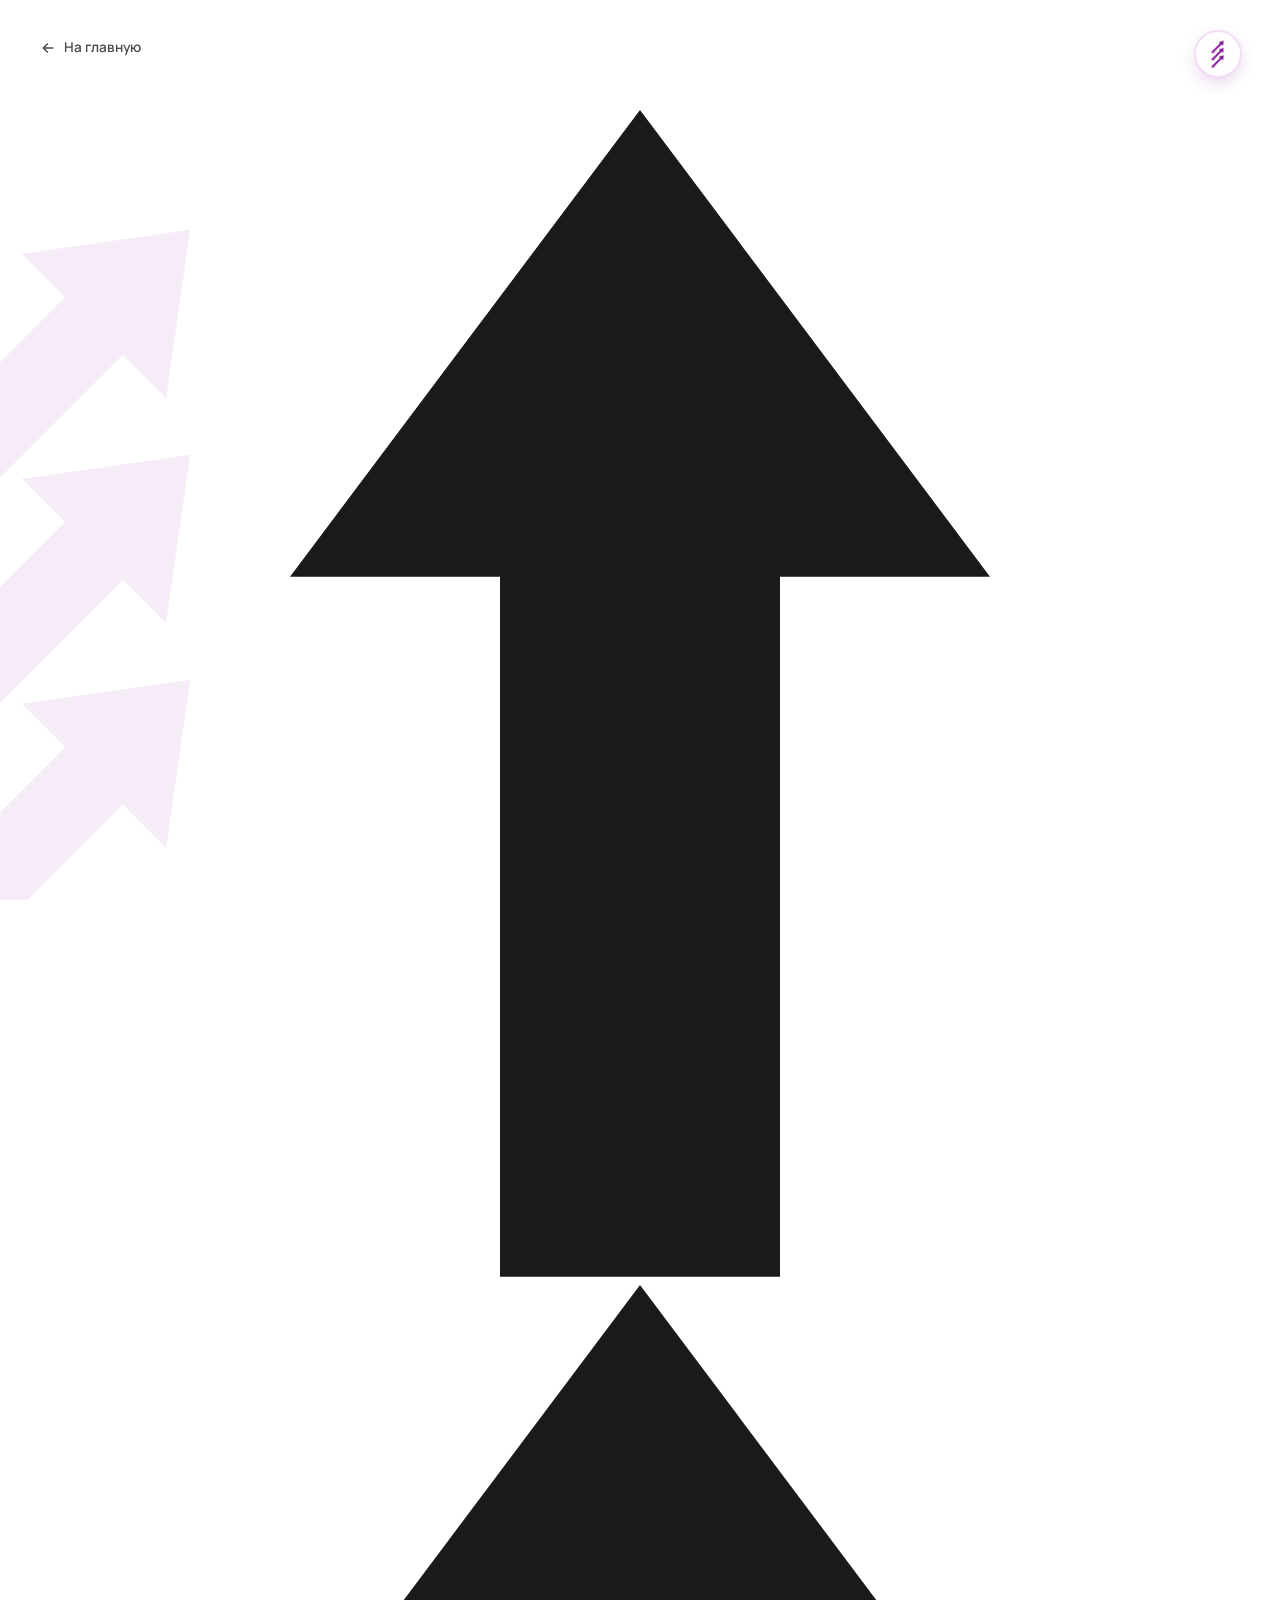
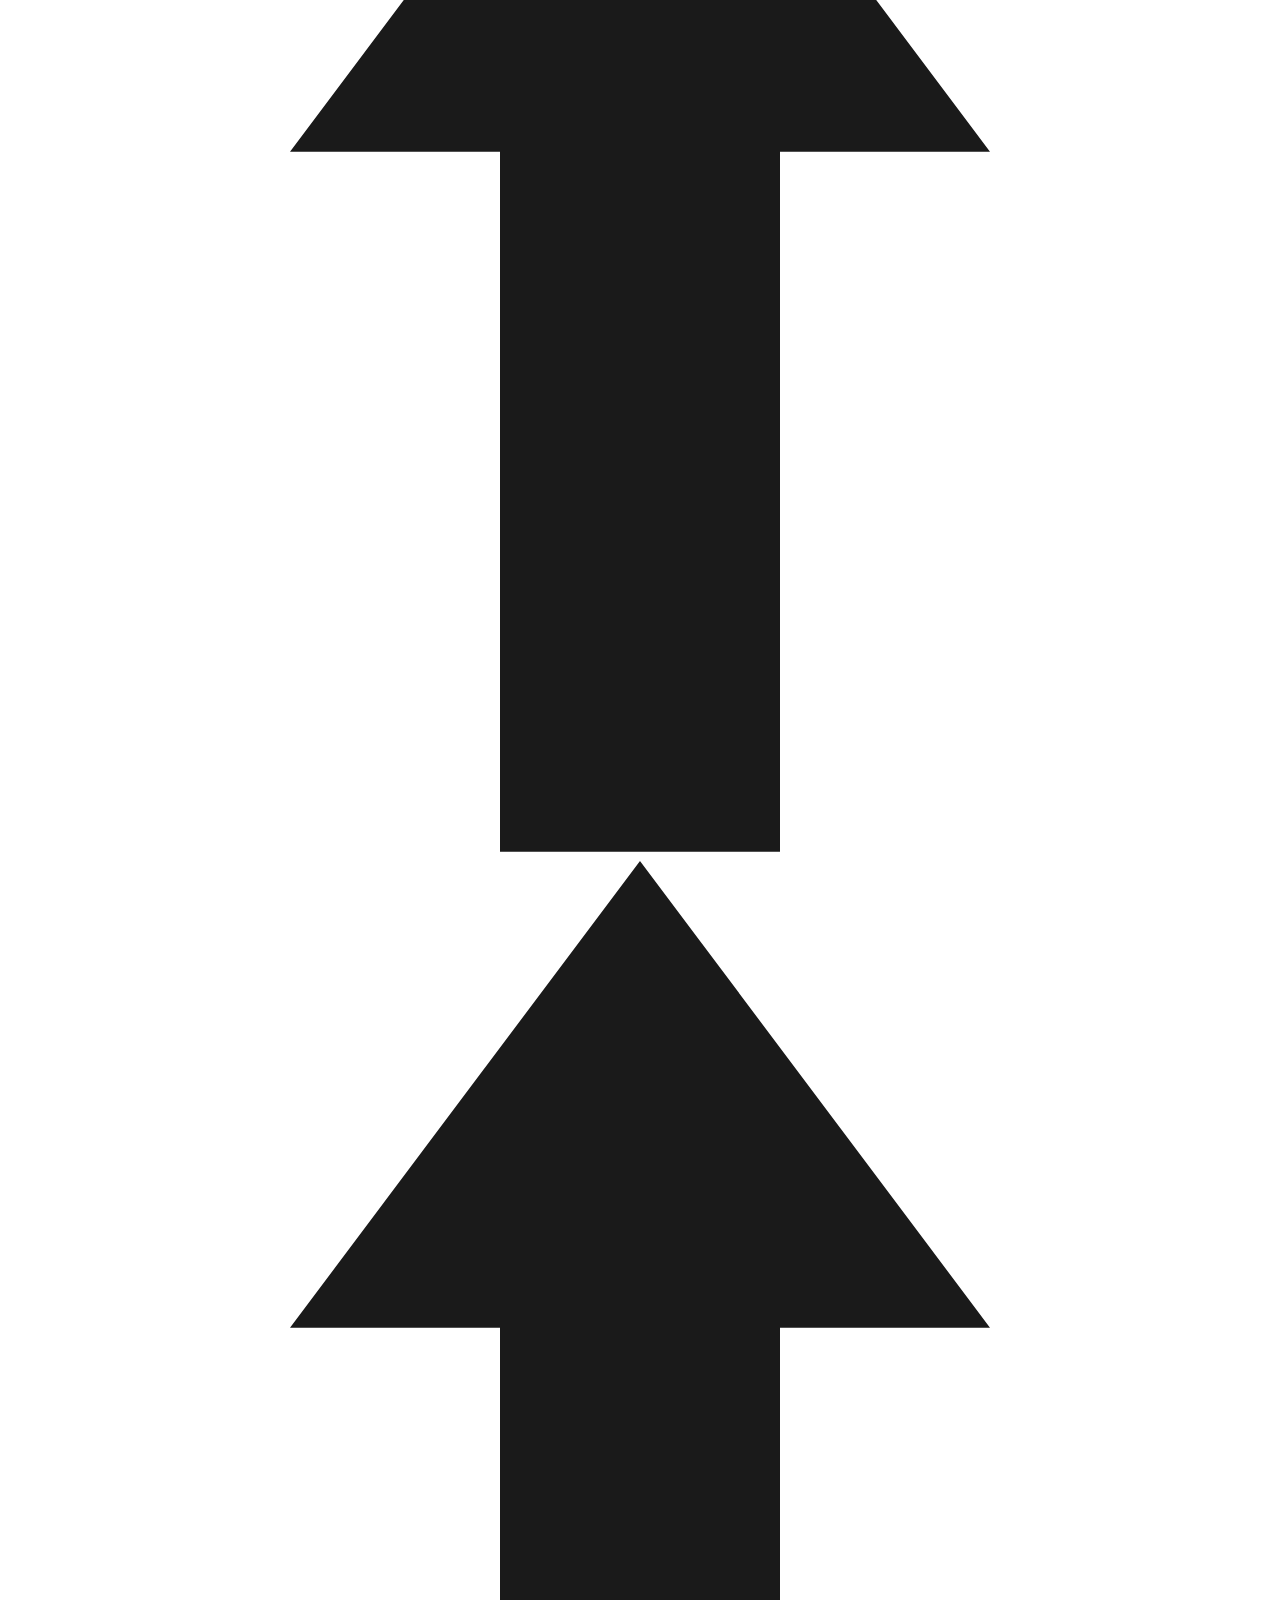
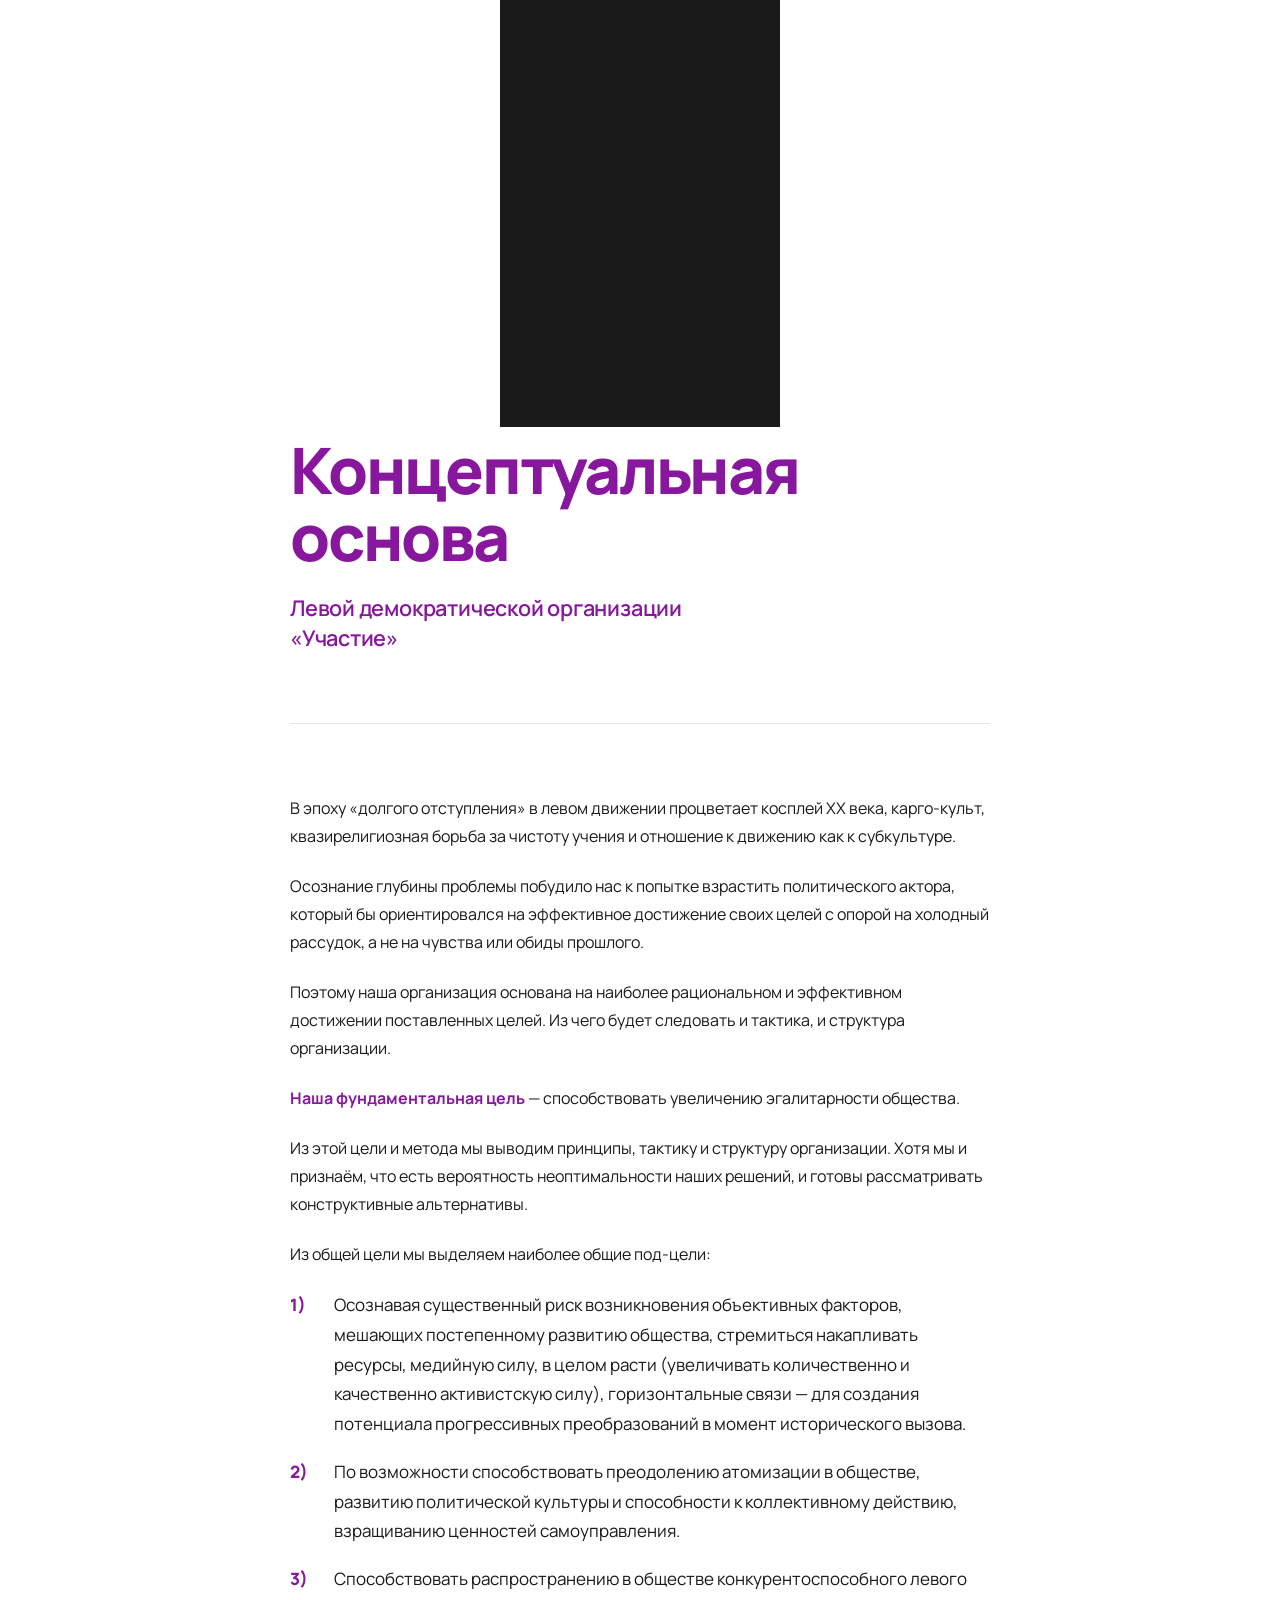
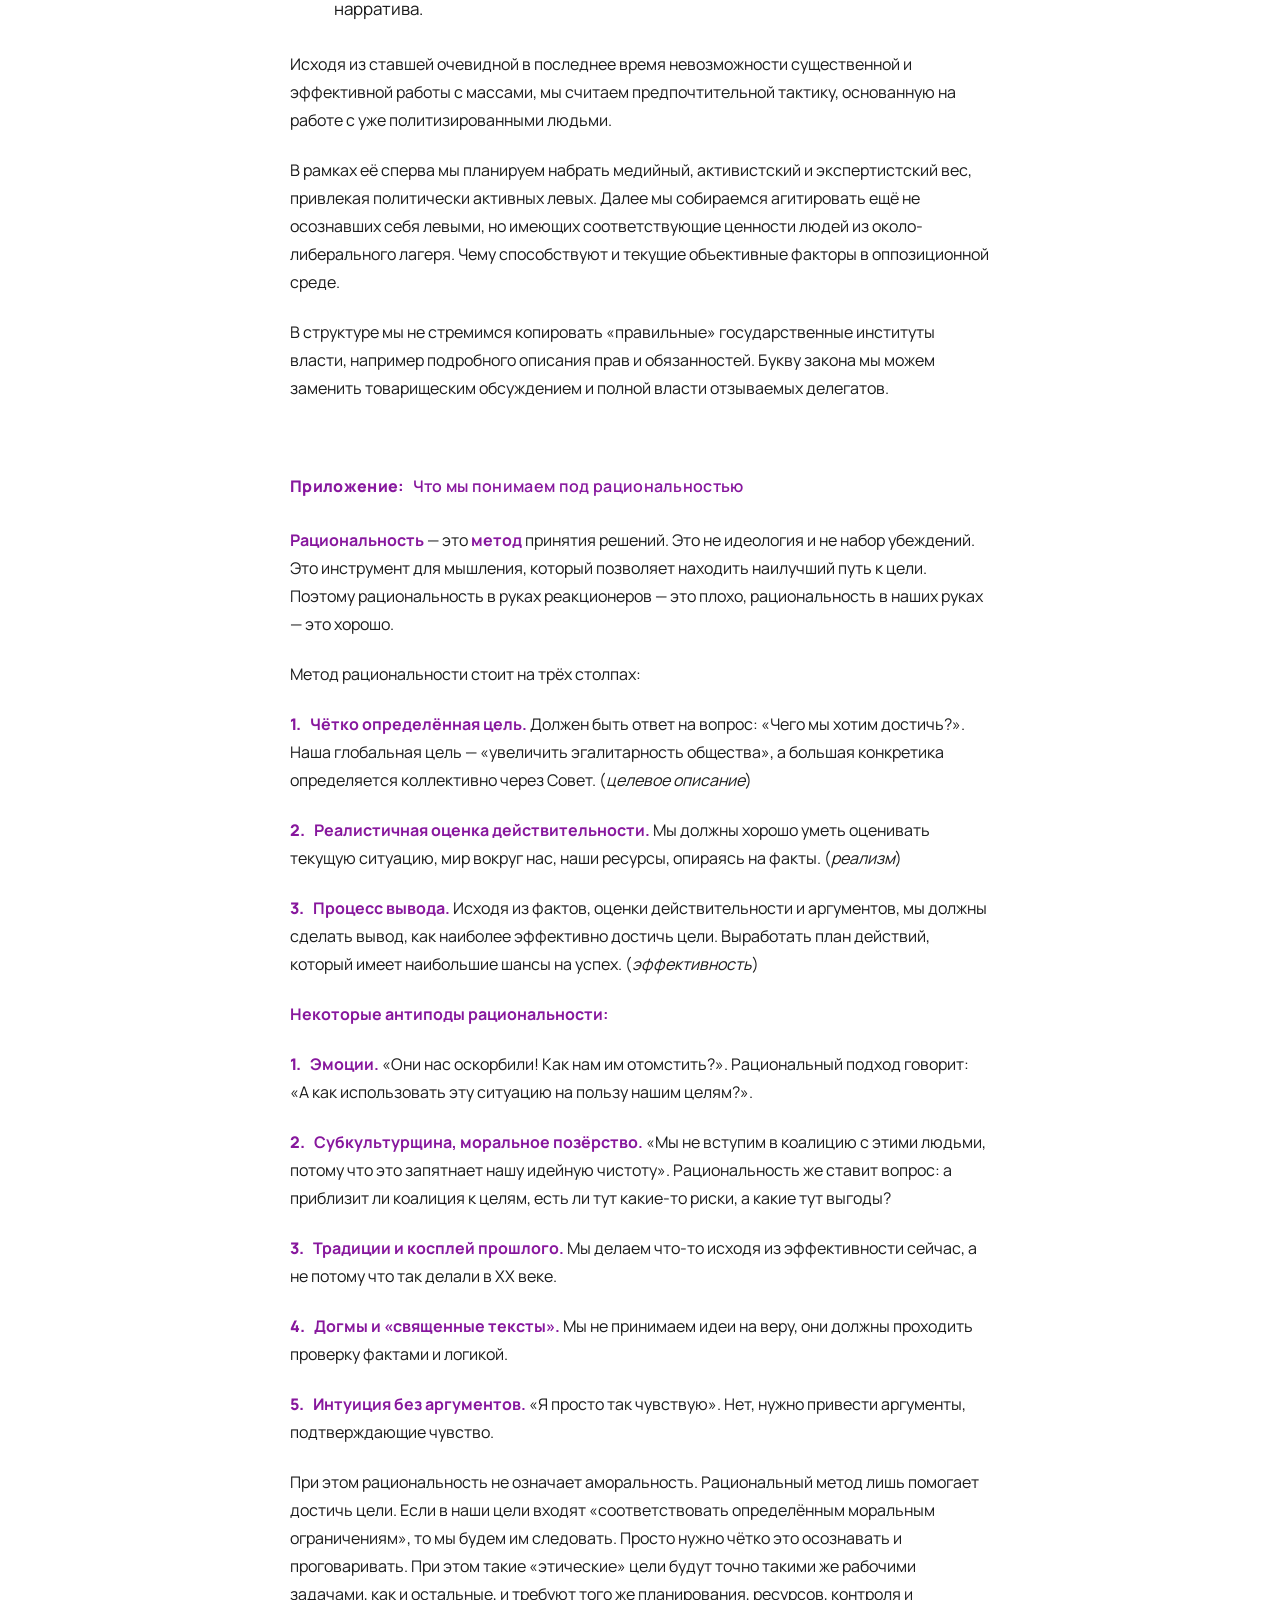
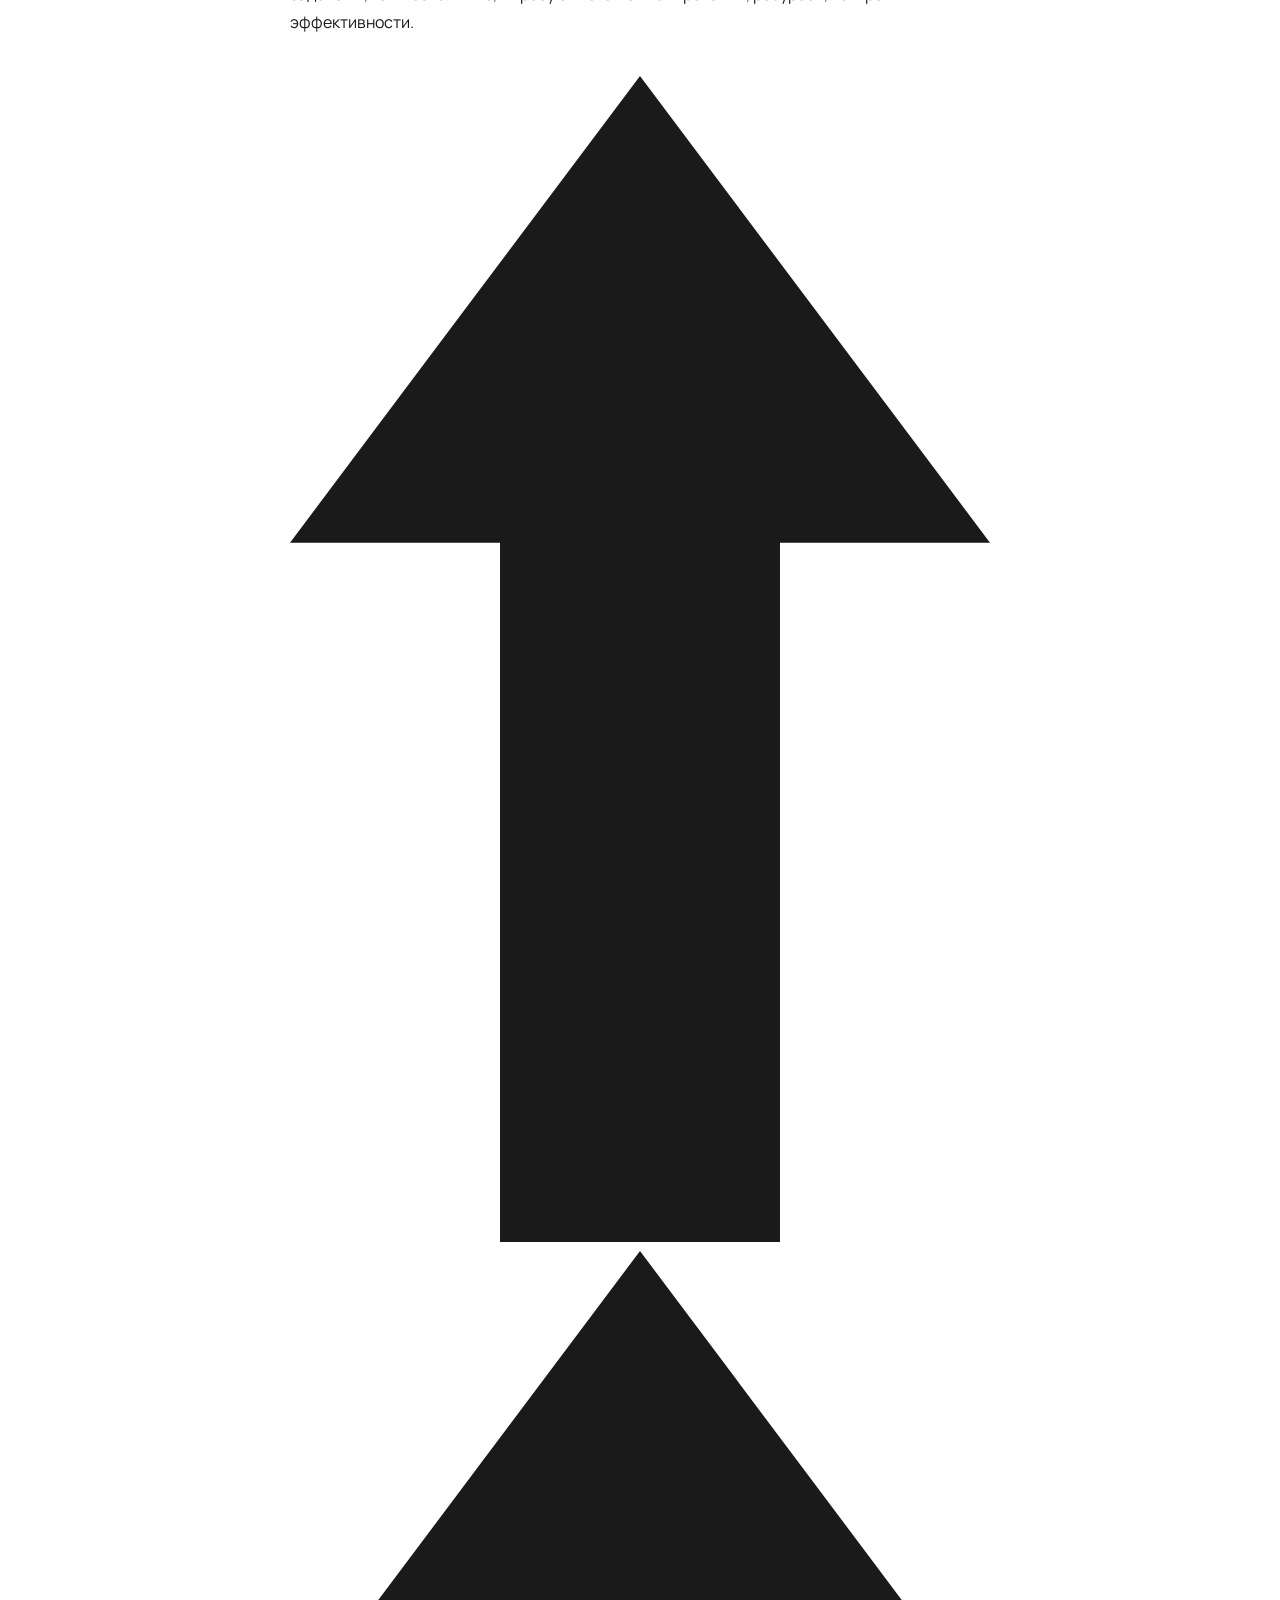
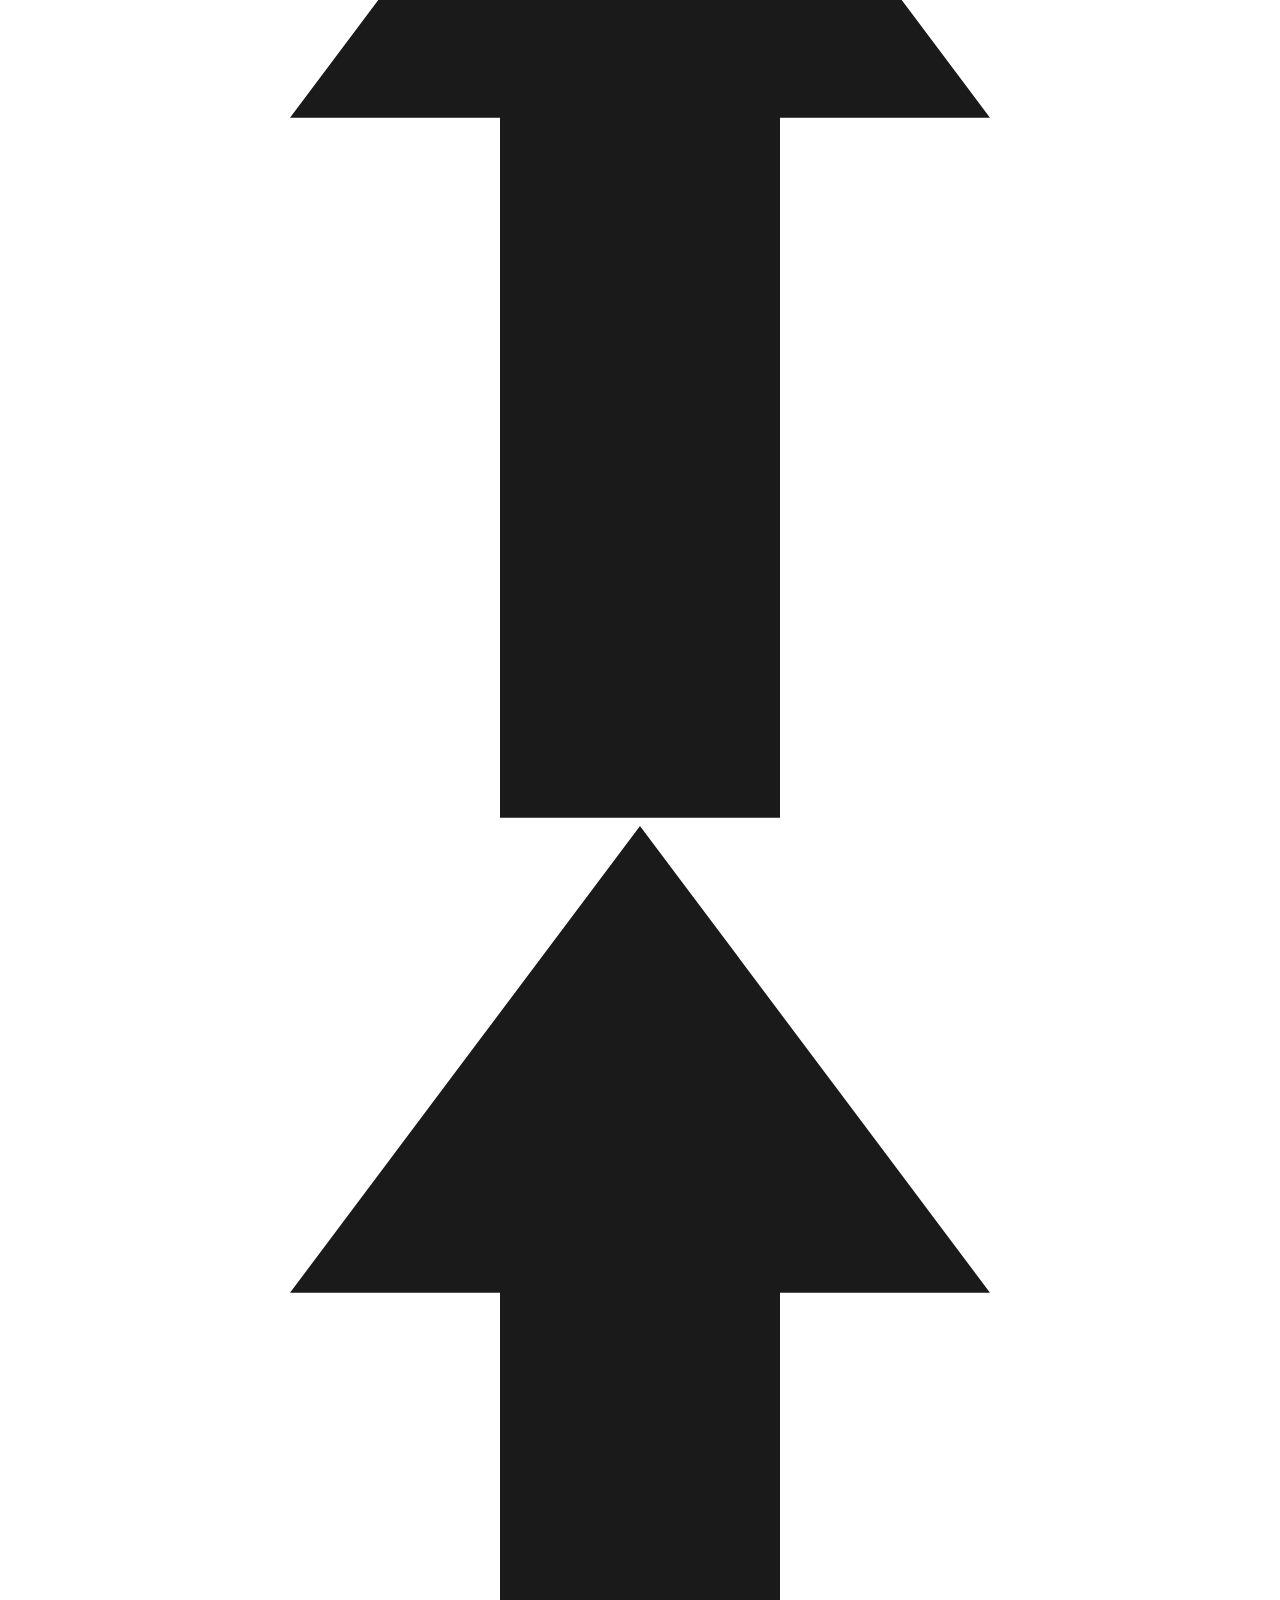
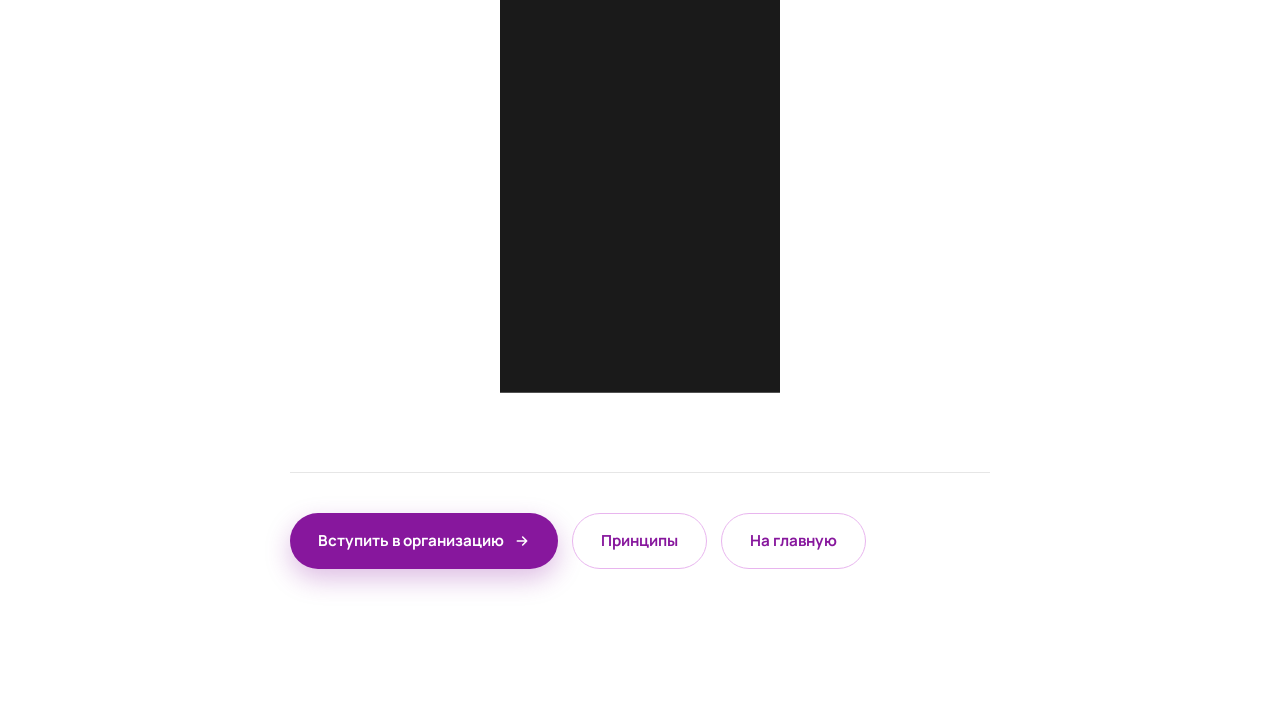
==== concept.html @ 1f8c71e1 "Update concept.html" ====
<!DOCTYPE html>
<html lang="ru">
<head>
<meta charset="UTF-8">
<meta name="viewport" content="width=device-width, initial-scale=1">
<link rel="icon" type="image/png" sizes="32x32" href="favicon-32x32.png">
<link rel="icon" type="image/png" sizes="16x16" href="favicon-16x16.png">
<link rel="apple-touch-icon" sizes="180x180" href="apple-touch-icon.png">
<title>Концептуальная основа — Левая демократическая организация «Участие»</title>
<meta name="description" content="Концептуальная основа Левой демократической организации «Участие».">
<link rel="preconnect" href="https://fonts.googleapis.com">
<link rel="preconnect" href="https://fonts.gstatic.com" crossorigin>
<link href="https://fonts.googleapis.com/css2?family=Manrope:wght@400;500;600;700;800&display=swap" rel="stylesheet">
<link rel="icon" type="image/png" href="favicon.png">
<style>
:root{
  --purple:#87179D;
  --purple-dark:#4F0F5D;
  --ink:#1a1a1a;
  --muted:#4a4a4a;
  --line:#e6e6e6;
}
*{margin:0;padding:0;box-sizing:border-box}
html{scroll-behavior:smooth}
body{
  font-family:'Manrope',-apple-system,system-ui,'Segoe UI',Roboto,sans-serif;
  color:var(--ink);
  background:#fff;
  line-height:1.75;
  font-size:17px;
  -webkit-font-smoothing:antialiased;
  overflow-x:hidden;
  position:relative;
}
a{text-decoration:none;color:inherit}

/* ---------- ФОНОВЫЕ СТРЕЛКИ (слева, столбиком) ---------- */
.bg-arrows{
  position:fixed;
  inset:0;
  pointer-events:none;
  z-index:0;
  overflow:hidden;
}
.bg-arrows svg{
  position:absolute;
  color:var(--purple);
  display:block;
}
.bg-arrows .bg-1{
  width:340px;height:340px;
  top:20%;left:-100px;
  transform:rotate(45deg);
  opacity:.08;
}
.bg-arrows .bg-2{
  width:340px;height:340px;
  top:45%;left:-100px;
  transform:rotate(45deg);
  opacity:.08;
}
.bg-arrows .bg-3{
  width:340px;height:340px;
  top:70%;left:-100px;
  transform:rotate(45deg);
  opacity:.08;
}

/* ---------- Верхняя навигация ---------- */
.top-back{
  position:absolute;
  top:36px;left:40px;
  display:inline-flex;align-items:center;gap:8px;
  font-size:.85rem;font-weight:600;
  color:var(--muted);
  transition:color .25s;
  z-index:5;
}
.top-back:hover{color:var(--purple)}
.top-back svg{width:16px;height:16px}
.top-logo{
  position:absolute;
  top:32px;right:40px;
  width:44px;height:44px;
  border-radius:50%;
  object-fit:cover;
  border:2px solid #fff;
  padding:2px;
  background:#fff;
  box-shadow:0 0 0 2px #F4DCF7, 0 6px 16px rgba(135,23,157,.20);
  z-index:5;
}

/* ---------- Документ ---------- */
.document{
  max-width:820px;
  margin:0 auto;
  padding:110px 60px 140px;
  position:relative;
  z-index:1;
}


/* ---------- Титул ---------- */
.title-block{
  position:relative;
  z-index:2;
  padding-bottom:70px;
  border-bottom:1px solid var(--line);
  margin-bottom:70px;
}
.title-block h1{
  font-size:clamp(2.4rem,6vw,4rem);
  line-height:1.05;
  letter-spacing:-.035em;
  font-weight:800;
  color:var(--purple);
  margin-bottom:22px;
}
.title-block .subtitle{
  font-size:clamp(1.1rem,2vw,1.35rem);
  font-weight:600;
  color:var(--purple);
  letter-spacing:-.01em;
  line-height:1.4;
  max-width:30ch;
}
.title-block .arrows-mid{
  position:absolute;
  bottom:-22px;
  left:0;
  display:flex;
  flex-direction:row;
  gap:8px;
}
.title-block .arrows-mid .arrow{
  width:30px;height:30px;
}

/* ---------- Секции ---------- */
.section-label{
  display:block;
  font-size:1rem;
  font-weight:800;
  color:var(--purple);
  letter-spacing:.02em;
  margin-bottom:26px;
}
.section-label span{
  color:var(--purple);
  font-weight:600;
  margin-left:8px;
}

.principles{
  margin-bottom:70px;
}
.principles:last-of-type{margin-bottom:40px}

.principles p{
  margin-bottom:22px;
  color:var(--ink);
  font-size:1rem;
  line-height:1.75;
}
.principles p .num{
  color:var(--purple);
  font-weight:800;
  margin-right:6px;
}
.principles p .name{
  font-weight:700;
  color:var(--purple);
}
.principles p strong{
  color:var(--purple);
  font-weight:700;
}

/* Список под-целей */
.subgoals{
  list-style:none;
  margin:10px 0 26px 0;
  display:flex;
  flex-direction:column;
  gap:18px;
}
.subgoals li{
  display:flex;
  gap:16px;
  align-items:flex-start;
}
.subgoals .num{
  color:var(--purple);
  font-weight:800;
  min-width:28px;
  flex:none;
}


/* ---------- Кнопки ---------- */
.actions{
  margin-top:70px;
  padding-top:40px;
  border-top:1px solid var(--line);
  display:flex;
  gap:14px;
  flex-wrap:wrap;
}
.btn{
  display:inline-flex;align-items:center;justify-content:center;gap:10px;
  padding:14px 28px;border-radius:100px;border:none;cursor:pointer;
  font-weight:700;font-size:.95rem;
  transition:transform .25s cubic-bezier(.22,.8,.3,1),
             box-shadow .25s cubic-bezier(.22,.8,.3,1),
             background .25s,color .25s;
}
.btn-primary{
  background:var(--purple);color:#fff;
  box-shadow:0 10px 26px rgba(135,23,157,.28);
}
.btn-primary:hover{
  background:var(--purple-dark);
  transform:translateY(-2px);
  box-shadow:0 16px 34px rgba(135,23,157,.36);
}
.btn-outline{
  background:#fff;color:var(--purple);
  border:1.5px solid #E8B5EE;
}
.btn-outline:hover{
  background:#FAF0FC;
  border-color:#D47DE0;
  transform:translateY(-2px);
}

/* ---------- Мобильные ---------- */
@media (max-width:760px){
  .document{padding:110px 28px 100px}
  .top-back{top:26px;left:20px;font-size:.78rem}
  .top-logo{top:22px;right:20px;width:38px;height:38px}
  .arrows-top{top:130px;right:20px}
  .arrows-top .arrow{width:34px;height:34px}
  .title-block{padding-bottom:56px;margin-bottom:56px}
  .title-block .subtitle{max-width:none}
  .principles{margin-bottom:56px}
  .principles p{font-size:.96rem}
  .actions .btn{width:100%}

  .bg-arrows .bg-1{width:220px;height:220px;top:22%;left:-70px}
  .bg-arrows .bg-2{width:220px;height:220px;top:46%;left:-70px}
  .bg-arrows .bg-3{width:220px;height:220px;top:70%;left:-70px}
}
@media (max-width:480px){
  .arrows-top{display:none}
  .document{padding-top:100px}

  .bg-arrows .bg-1{width:160px;height:160px;left:-50px}
  .bg-arrows .bg-2{width:160px;height:160px;left:-50px}
  .bg-arrows .bg-3{width:160px;height:160px;left:-50px}
}
</style>
</head>
<body>

<!-- ============ ФОН: ТРИ СТРЕЛКИ СЛЕВА ============ -->
<div class="bg-arrows" aria-hidden="true">
  <svg class="bg-1" viewBox="0 0 60 100" fill="currentColor">
    <path d="M30 0 L60 40 L42 40 L42 100 L18 100 L18 40 L0 40 Z"/>
  </svg>
  <svg class="bg-2" viewBox="0 0 60 100" fill="currentColor">
    <path d="M30 0 L60 40 L42 40 L42 100 L18 100 L18 40 L0 40 Z"/>
  </svg>
  <svg class="bg-3" viewBox="0 0 60 100" fill="currentColor">
    <path d="M30 0 L60 40 L42 40 L42 100 L18 100 L18 40 L0 40 Z"/>
  </svg>
</div>

<a href="index.html" class="top-back">
  <svg viewBox="0 0 24 24" fill="none" stroke="currentColor" stroke-width="2.4" stroke-linecap="round" stroke-linejoin="round">
    <path d="M19 12H5M11 18l-6-6 6-6"/>
  </svg>
  На главную
</a>
<img src="logo.png" alt="Участие" class="top-logo">

<main class="document">

  <!-- ============ ДЕКОР: СТРЕЛКИ СВЕРХУ СПРАВА ============ -->
  <div class="arrows arrows-top" aria-hidden="true">
    <span class="arrow arrow-1">
      <svg viewBox="0 0 60 100" fill="currentColor">
        <path d="M30 0 L60 40 L42 40 L42 100 L18 100 L18 40 L0 40 Z"/>
      </svg>
    </span>
    <span class="arrow arrow-2">
      <svg viewBox="0 0 60 100" fill="currentColor">
        <path d="M30 0 L60 40 L42 40 L42 100 L18 100 L18 40 L0 40 Z"/>
      </svg>
    </span>
    <span class="arrow arrow-3">
      <svg viewBox="0 0 60 100" fill="currentColor">
        <path d="M30 0 L60 40 L42 40 L42 100 L18 100 L18 40 L0 40 Z"/>
      </svg>
    </span>
  </div>

  <!-- ============ ТИТУЛ ============ -->
  <header class="title-block">
    <h1>Концептуальная основа</h1>
    <p class="subtitle">Левой демократической организации «Участие»</p>

    
  </header>

  <!-- ============ ОСНОВНОЙ ТЕКСТ ============ -->
  <section class="principles">

    <p>
      В эпоху «долгого отступления» в левом движении процветает косплей XX века, карго-культ, квазирелигиозная борьба за чистоту учения и отношение к движению как к субкультуре.
    </p>

    <p>
      Осознание глубины проблемы побудило нас к попытке взрастить политического актора, который бы ориентировался на эффективное достижение своих целей с опорой на холодный рассудок, а не на чувства или обиды прошлого.
    </p>

    <p>
      Поэтому наша организация основана на наиболее рациональном и эффективном достижении поставленных целей. Из чего будет следовать и тактика, и структура организации.
    </p>

    <p>
      <span class="name">Наша фундаментальная цель</span> — способствовать увеличению эгалитарности общества.
    </p>

    <p>
      Из этой цели и метода мы выводим принципы, тактику и структуру организации. Хотя мы и признаём, что есть вероятность неоптимальности наших решений, и готовы рассматривать конструктивные альтернативы.
    </p>

    <p>
      Из общей цели мы выделяем наиболее общие под-цели:
    </p>

    <ul class="subgoals">
      <li>
        <span class="num">1)</span>
        <span>Осознавая существенный риск возникновения объективных факторов, мешающих постепенному развитию общества, стремиться накапливать ресурсы, медийную силу, в целом расти (увеличивать количественно и качественно активистскую силу), горизонтальные связи — для создания потенциала прогрессивных преобразований в момент исторического вызова.</span>
      </li>
      <li>
        <span class="num">2)</span>
        <span>По возможности способствовать преодолению атомизации в обществе, развитию политической культуры и способности к коллективному действию, взращиванию ценностей самоуправления.</span>
      </li>
      <li>
        <span class="num">3)</span>
        <span>Способствовать распространению в обществе конкурентоспособного левого нарратива.</span>
      </li>
    </ul>

    <p>
      Исходя из ставшей очевидной в последнее время невозможности существенной и эффективной работы с массами, мы считаем предпочтительной тактику, основанную на работе с уже политизированными людьми.
    </p>

    <p>
      В рамках её сперва мы планируем набрать медийный, активистский и экспертистский вес, привлекая политически активных левых. Далее мы собираемся агитировать ещё не осознавших себя левыми, но имеющих соответствующие ценности людей из около-либерального лагеря. Чему способствуют и текущие объективные факторы в оппозиционной среде.
    </p>

    <p>
      В структуре мы не стремимся копировать «правильные» государственные институты власти, например подробного описания прав и обязанностей. Букву закона мы можем заменить товарищеским обсуждением и полной власти отзываемых делегатов.
    </p>

  </section>

  <!-- ============ ПРИЛОЖЕНИЕ ============ -->
  <section class="principles" aria-labelledby="prilozhenie">
    <span class="section-label" id="prilozhenie">Приложение:<span>Что мы понимаем под рациональностью</span></span>

    <p>
      <span class="name">Рациональность</span> — это <strong>метод</strong> принятия решений. Это не идеология и не набор убеждений. Это инструмент для мышления, который позволяет находить наилучший путь к цели. Поэтому рациональность в руках реакционеров — это плохо, рациональность в наших руках — это хорошо.
    </p>

    <p>
      Метод рациональности стоит на трёх столпах:
    </p>

    <p>
      <span class="num">1.</span>
      <span class="name">Чётко определённая цель.</span>
      Должен быть ответ на вопрос: «Чего мы хотим достичь?». Наша глобальная цель — «увеличить эгалитарность общества», а большая конкретика определяется коллективно через Совет. (<em>целевое описание</em>)
    </p>

    <p>
      <span class="num">2.</span>
      <span class="name">Реалистичная оценка действительности.</span>
      Мы должны хорошо уметь оценивать текущую ситуацию, мир вокруг нас, наши ресурсы, опираясь на факты. (<em>реализм</em>)
    </p>

    <p>
      <span class="num">3.</span>
      <span class="name">Процесс вывода.</span>
      Исходя из фактов, оценки действительности и аргументов, мы должны сделать вывод, как наиболее эффективно достичь цели. Выработать план действий, который имеет наибольшие шансы на успех. (<em>эффективность</em>)
    </p>

    <p>
      <span class="name">Некоторые антиподы рациональности:</span>
    </p>

    <p>
      <span class="num">1.</span>
      <span class="name">Эмоции.</span>
      «Они нас оскорбили! Как нам им отомстить?». Рациональный подход говорит: «А как использовать эту ситуацию на пользу нашим целям?».
    </p>

    <p>
      <span class="num">2.</span>
      <span class="name">Субкультурщина, моральное позёрство.</span>
      «Мы не вступим в коалицию с этими людьми, потому что это запятнает нашу идейную чистоту». Рациональность же ставит вопрос: а приблизит ли коалиция к целям, есть ли тут какие-то риски, а какие тут выгоды?
    </p>

    <p>
      <span class="num">3.</span>
      <span class="name">Традиции и косплей прошлого.</span>
      Мы делаем что-то исходя из эффективности сейчас, а не потому что так делали в XX веке.
    </p>

    <p>
      <span class="num">4.</span>
      <span class="name">Догмы и «священные тексты».</span>
      Мы не принимаем идеи на веру, они должны проходить проверку фактами и логикой.
    </p>

    <p>
      <span class="num">5.</span>
      <span class="name">Интуиция без аргументов.</span>
      «Я просто так чувствую». Нет, нужно привести аргументы, подтверждающие чувство.
    </p>

    <p>
      При этом рациональность не означает аморальность. Рациональный метод лишь помогает достичь цели. Если в наши цели входят «соответствовать определённым моральным ограничениям», то мы будем им следовать. Просто нужно чётко это осознавать и проговаривать. При этом такие «этические» цели будут точно такими же рабочими задачами, как и остальные, и требуют того же планирования, ресурсов, контроля и эффективности.
    </p>

  </section>

  <!-- ============ ФИНАЛЬНЫЕ СТРЕЛКИ ============ -->
  <div class="arrows-end" aria-hidden="true">
    <span class="arrow arrow-1">
      <svg viewBox="0 0 60 100" fill="currentColor">
        <path d="M30 0 L60 40 L42 40 L42 100 L18 100 L18 40 L0 40 Z"/>
      </svg>
    </span>
    <span class="arrow arrow-2">
      <svg viewBox="0 0 60 100" fill="currentColor">
        <path d="M30 0 L60 40 L42 40 L42 100 L18 100 L18 40 L0 40 Z"/>
      </svg>
    </span>
    <span class="arrow arrow-3">
      <svg viewBox="0 0 60 100" fill="currentColor">
        <path d="M30 0 L60 40 L42 40 L42 100 L18 100 L18 40 L0 40 Z"/>
      </svg>
    </span>
  </div>

  <!-- ============ КНОПКИ ============ -->
  <div class="actions">
    <a href="index.html#join" class="btn btn-primary">
      Вступить в организацию
      <svg width="16" height="16" viewBox="0 0 24 24" fill="none" stroke="currentColor" stroke-width="2.4" stroke-linecap="round" stroke-linejoin="round">
        <path d="M5 12h14M13 6l6 6-6 6"/>
      </svg>
    </a>
    <a href="printsipy.html" class="btn btn-outline">Принципы</a>
    <a href="index.html" class="btn btn-outline">На главную</a>
  </div>

</main>

</body>
</html>
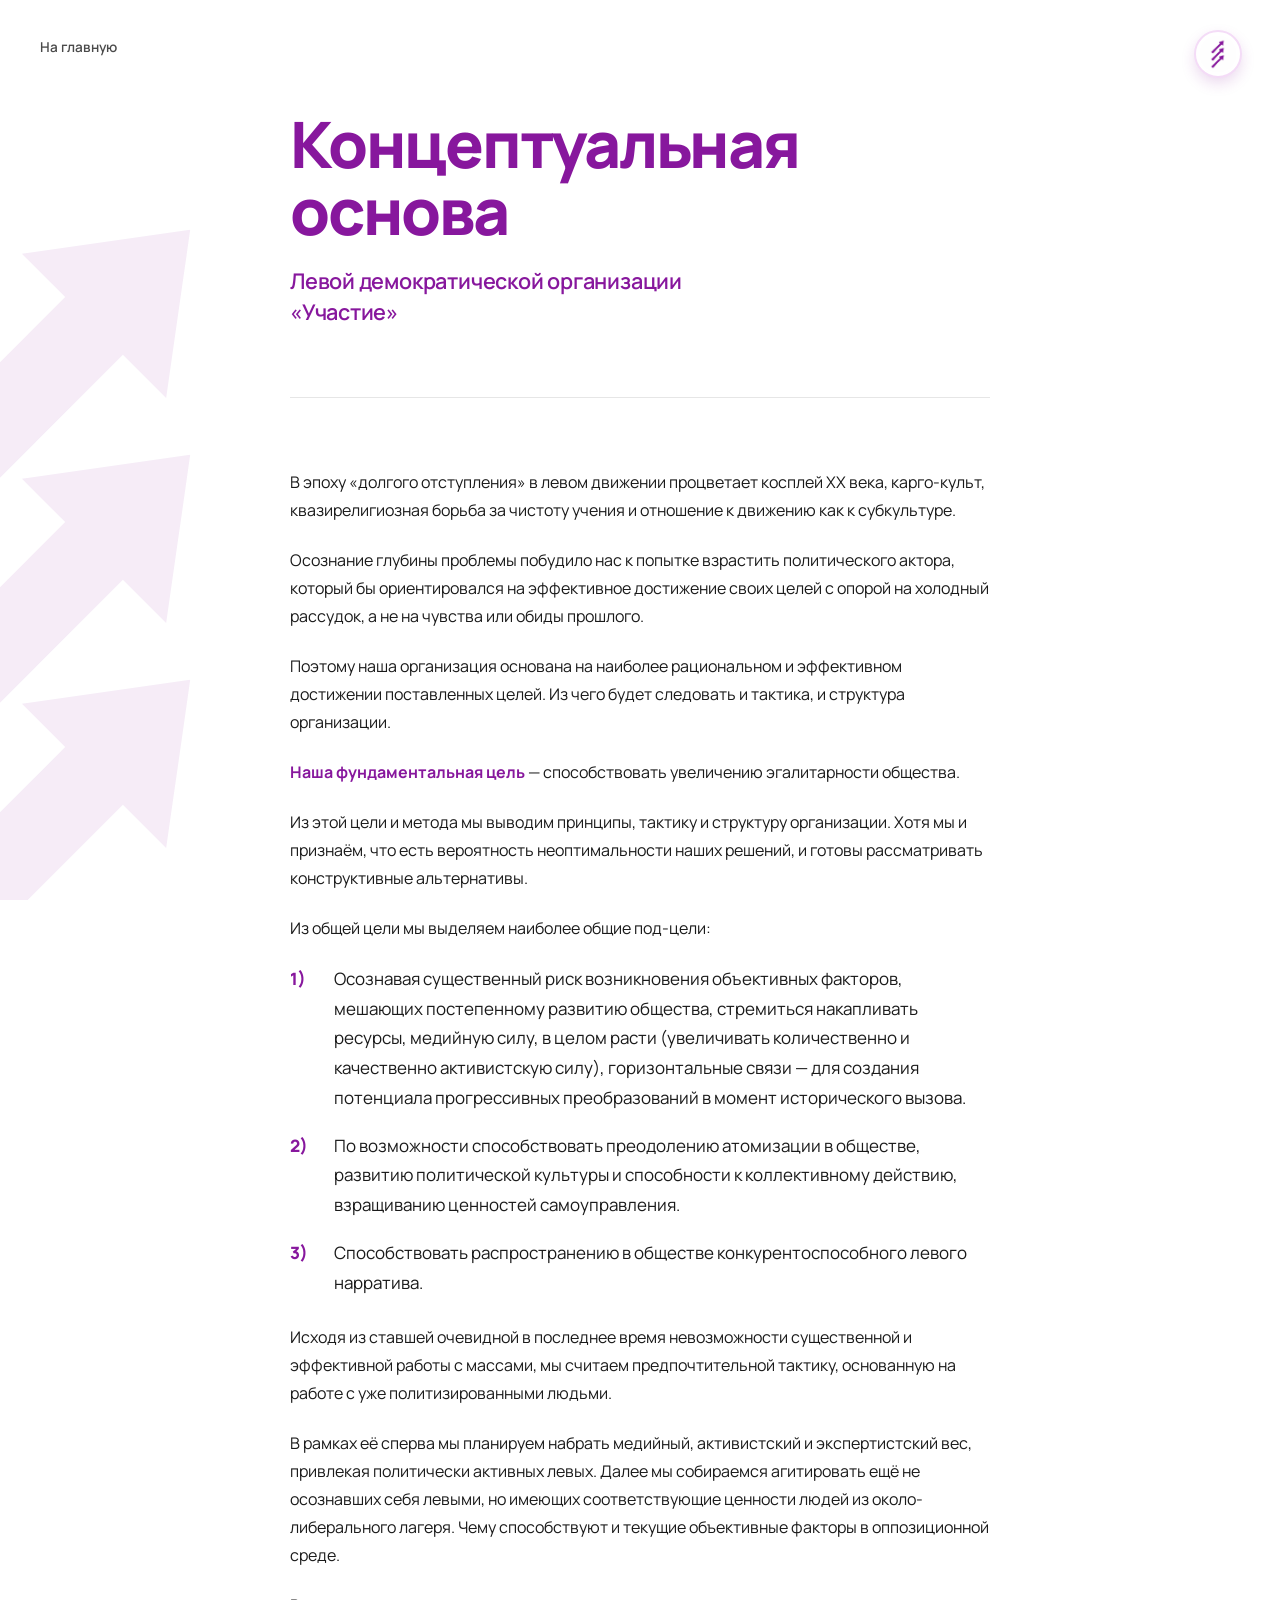
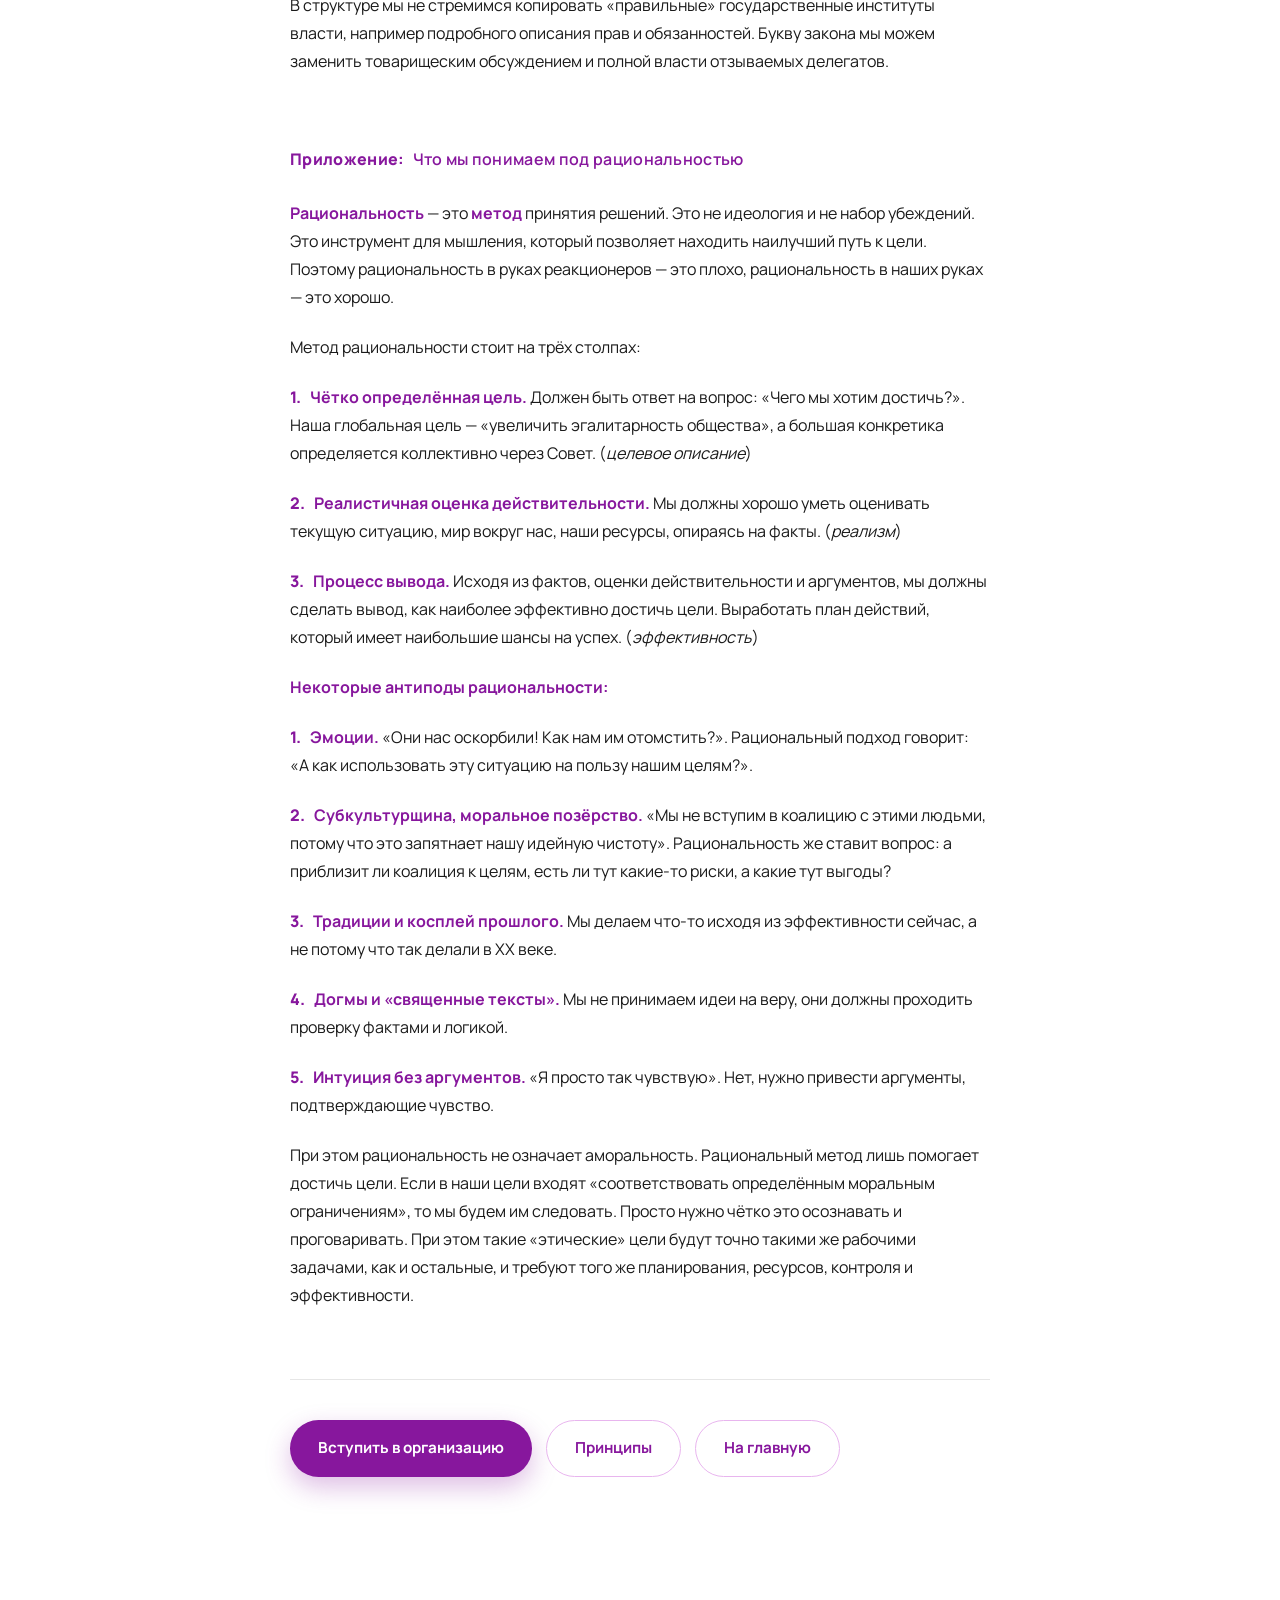
==== commit eac5730d: "Update concept.html" ====
--- a/concept.html
+++ b/concept.html
@@ -11,7 +11,6 @@
 <link rel="preconnect" href="https://fonts.googleapis.com">
 <link rel="preconnect" href="https://fonts.gstatic.com" crossorigin>
 <link href="https://fonts.googleapis.com/css2?family=Manrope:wght@400;500;600;700;800&display=swap" rel="stylesheet">
-<link rel="icon" type="image/png" href="favicon.png">
 <style>
 :root{
   --purple:#87179D;
@@ -77,7 +76,6 @@
   z-index:5;
 }
 .top-back:hover{color:var(--purple)}
-.top-back svg{width:16px;height:16px}
 .top-logo{
   position:absolute;
   top:32px;right:40px;
@@ -100,7 +98,6 @@
   z-index:1;
 }
 
-
 /* ---------- Титул ---------- */
 .title-block{
   position:relative;
@@ -125,17 +122,6 @@
   line-height:1.4;
   max-width:30ch;
 }
-.title-block .arrows-mid{
-  position:absolute;
-  bottom:-22px;
-  left:0;
-  display:flex;
-  flex-direction:row;
-  gap:8px;
-}
-.title-block .arrows-mid .arrow{
-  width:30px;height:30px;
-}
 
 /* ---------- Секции ---------- */
 .section-label{
@@ -196,7 +182,6 @@
   min-width:28px;
   flex:none;
 }
-
 
 /* ---------- Кнопки ---------- */
 .actions{
@@ -208,7 +193,7 @@
   flex-wrap:wrap;
 }
 .btn{
-  display:inline-flex;align-items:center;justify-content:center;gap:10px;
+  display:inline-flex;align-items:center;justify-content:center;
   padding:14px 28px;border-radius:100px;border:none;cursor:pointer;
   font-weight:700;font-size:.95rem;
   transition:transform .25s cubic-bezier(.22,.8,.3,1),
@@ -239,8 +224,6 @@
   .document{padding:110px 28px 100px}
   .top-back{top:26px;left:20px;font-size:.78rem}
   .top-logo{top:22px;right:20px;width:38px;height:38px}
-  .arrows-top{top:130px;right:20px}
-  .arrows-top .arrow{width:34px;height:34px}
   .title-block{padding-bottom:56px;margin-bottom:56px}
   .title-block .subtitle{max-width:none}
   .principles{margin-bottom:56px}
@@ -252,7 +235,6 @@
   .bg-arrows .bg-3{width:220px;height:220px;top:70%;left:-70px}
 }
 @media (max-width:480px){
-  .arrows-top{display:none}
   .document{padding-top:100px}
 
   .bg-arrows .bg-1{width:160px;height:160px;left:-50px}
@@ -277,40 +259,16 @@
 </div>
 
 <a href="index.html" class="top-back">
-  <svg viewBox="0 0 24 24" fill="none" stroke="currentColor" stroke-width="2.4" stroke-linecap="round" stroke-linejoin="round">
-    <path d="M19 12H5M11 18l-6-6 6-6"/>
-  </svg>
   На главную
 </a>
 <img src="logo.png" alt="Участие" class="top-logo">
 
 <main class="document">
-
-  <!-- ============ ДЕКОР: СТРЕЛКИ СВЕРХУ СПРАВА ============ -->
-  <div class="arrows arrows-top" aria-hidden="true">
-    <span class="arrow arrow-1">
-      <svg viewBox="0 0 60 100" fill="currentColor">
-        <path d="M30 0 L60 40 L42 40 L42 100 L18 100 L18 40 L0 40 Z"/>
-      </svg>
-    </span>
-    <span class="arrow arrow-2">
-      <svg viewBox="0 0 60 100" fill="currentColor">
-        <path d="M30 0 L60 40 L42 40 L42 100 L18 100 L18 40 L0 40 Z"/>
-      </svg>
-    </span>
-    <span class="arrow arrow-3">
-      <svg viewBox="0 0 60 100" fill="currentColor">
-        <path d="M30 0 L60 40 L42 40 L42 100 L18 100 L18 40 L0 40 Z"/>
-      </svg>
-    </span>
-  </div>
 
   <!-- ============ ТИТУЛ ============ -->
   <header class="title-block">
     <h1>Концептуальная основа</h1>
     <p class="subtitle">Левой демократической организации «Участие»</p>
-
-    
   </header>
 
   <!-- ============ ОСНОВНОЙ ТЕКСТ ============ -->
@@ -439,32 +397,10 @@
 
   </section>
 
-  <!-- ============ ФИНАЛЬНЫЕ СТРЕЛКИ ============ -->
-  <div class="arrows-end" aria-hidden="true">
-    <span class="arrow arrow-1">
-      <svg viewBox="0 0 60 100" fill="currentColor">
-        <path d="M30 0 L60 40 L42 40 L42 100 L18 100 L18 40 L0 40 Z"/>
-      </svg>
-    </span>
-    <span class="arrow arrow-2">
-      <svg viewBox="0 0 60 100" fill="currentColor">
-        <path d="M30 0 L60 40 L42 40 L42 100 L18 100 L18 40 L0 40 Z"/>
-      </svg>
-    </span>
-    <span class="arrow arrow-3">
-      <svg viewBox="0 0 60 100" fill="currentColor">
-        <path d="M30 0 L60 40 L42 40 L42 100 L18 100 L18 40 L0 40 Z"/>
-      </svg>
-    </span>
-  </div>
-
   <!-- ============ КНОПКИ ============ -->
   <div class="actions">
     <a href="index.html#join" class="btn btn-primary">
       Вступить в организацию
-      <svg width="16" height="16" viewBox="0 0 24 24" fill="none" stroke="currentColor" stroke-width="2.4" stroke-linecap="round" stroke-linejoin="round">
-        <path d="M5 12h14M13 6l6 6-6 6"/>
-      </svg>
     </a>
     <a href="printsipy.html" class="btn btn-outline">Принципы</a>
     <a href="index.html" class="btn btn-outline">На главную</a>
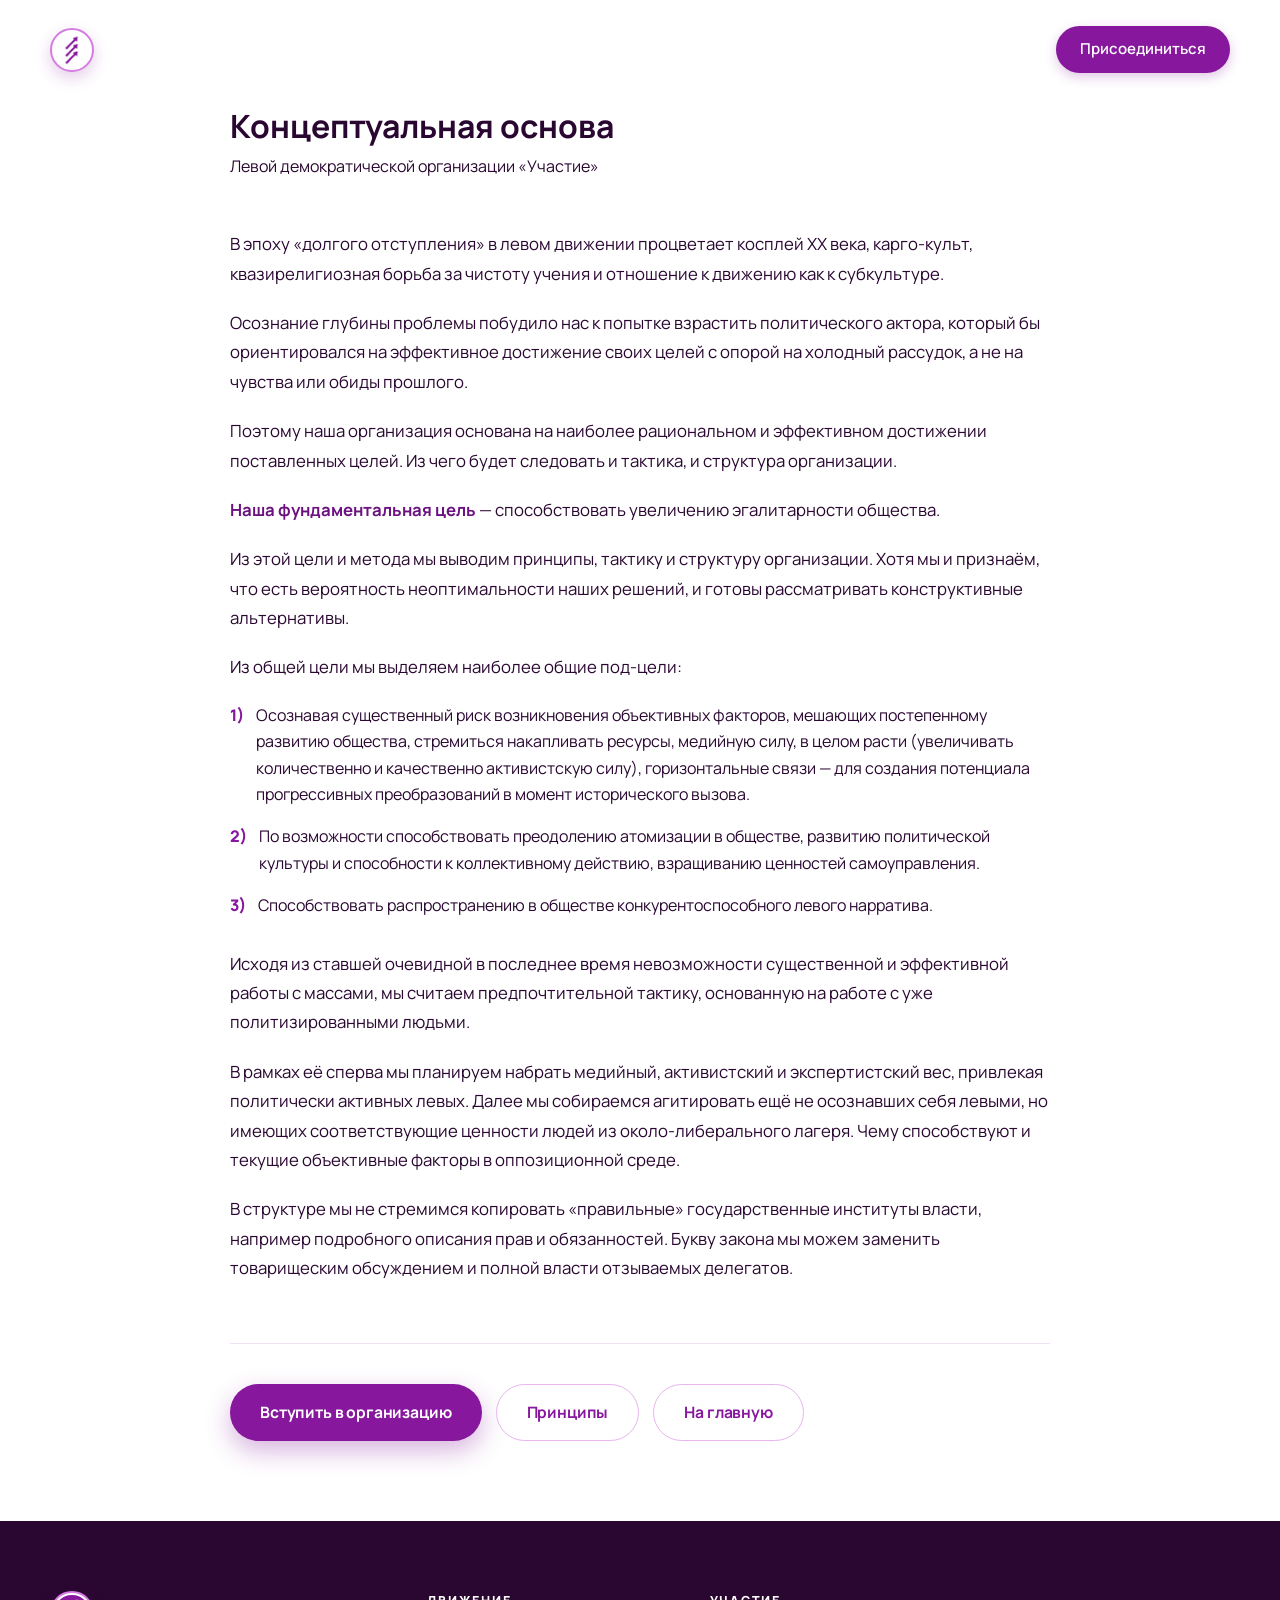
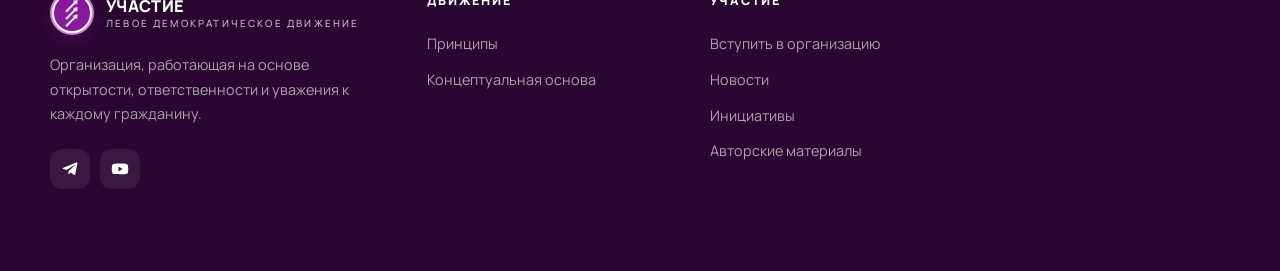
==== commit e9b23984: "Update concept.html" ====
--- a/concept.html
+++ b/concept.html
@@ -3,410 +3,71 @@
 <head>
 <meta charset="UTF-8">
 <meta name="viewport" content="width=device-width, initial-scale=1">
-<link rel="icon" type="image/png" sizes="32x32" href="favicon-32x32.png">
-<link rel="icon" type="image/png" sizes="16x16" href="favicon-16x16.png">
-<link rel="apple-touch-icon" sizes="180x180" href="apple-touch-icon.png">
 <title>Концептуальная основа — Левая демократическая организация «Участие»</title>
 <meta name="description" content="Концептуальная основа Левой демократической организации «Участие».">
 <link rel="preconnect" href="https://fonts.googleapis.com">
 <link rel="preconnect" href="https://fonts.gstatic.com" crossorigin>
 <link href="https://fonts.googleapis.com/css2?family=Manrope:wght@400;500;600;700;800&display=swap" rel="stylesheet">
-<style>
-:root{
-  --purple:#87179D;
-  --purple-dark:#4F0F5D;
-  --ink:#1a1a1a;
-  --muted:#4a4a4a;
-  --line:#e6e6e6;
-}
-*{margin:0;padding:0;box-sizing:border-box}
-html{scroll-behavior:smooth}
-body{
-  font-family:'Manrope',-apple-system,system-ui,'Segoe UI',Roboto,sans-serif;
-  color:var(--ink);
-  background:#fff;
-  line-height:1.75;
-  font-size:17px;
-  -webkit-font-smoothing:antialiased;
-  overflow-x:hidden;
-  position:relative;
-}
-a{text-decoration:none;color:inherit}
-
-/* ---------- ФОНОВЫЕ СТРЕЛКИ (слева, столбиком) ---------- */
-.bg-arrows{
-  position:fixed;
-  inset:0;
-  pointer-events:none;
-  z-index:0;
-  overflow:hidden;
-}
-.bg-arrows svg{
-  position:absolute;
-  color:var(--purple);
-  display:block;
-}
-.bg-arrows .bg-1{
-  width:340px;height:340px;
-  top:20%;left:-100px;
-  transform:rotate(45deg);
-  opacity:.08;
-}
-.bg-arrows .bg-2{
-  width:340px;height:340px;
-  top:45%;left:-100px;
-  transform:rotate(45deg);
-  opacity:.08;
-}
-.bg-arrows .bg-3{
-  width:340px;height:340px;
-  top:70%;left:-100px;
-  transform:rotate(45deg);
-  opacity:.08;
-}
-
-/* ---------- Верхняя навигация ---------- */
-.top-back{
-  position:absolute;
-  top:36px;left:40px;
-  display:inline-flex;align-items:center;gap:8px;
-  font-size:.85rem;font-weight:600;
-  color:var(--muted);
-  transition:color .25s;
-  z-index:5;
-}
-.top-back:hover{color:var(--purple)}
-.top-logo{
-  position:absolute;
-  top:32px;right:40px;
-  width:44px;height:44px;
-  border-radius:50%;
-  object-fit:cover;
-  border:2px solid #fff;
-  padding:2px;
-  background:#fff;
-  box-shadow:0 0 0 2px #F4DCF7, 0 6px 16px rgba(135,23,157,.20);
-  z-index:5;
-}
-
-/* ---------- Документ ---------- */
-.document{
-  max-width:820px;
-  margin:0 auto;
-  padding:110px 60px 140px;
-  position:relative;
-  z-index:1;
-}
-
-/* ---------- Титул ---------- */
-.title-block{
-  position:relative;
-  z-index:2;
-  padding-bottom:70px;
-  border-bottom:1px solid var(--line);
-  margin-bottom:70px;
-}
-.title-block h1{
-  font-size:clamp(2.4rem,6vw,4rem);
-  line-height:1.05;
-  letter-spacing:-.035em;
-  font-weight:800;
-  color:var(--purple);
-  margin-bottom:22px;
-}
-.title-block .subtitle{
-  font-size:clamp(1.1rem,2vw,1.35rem);
-  font-weight:600;
-  color:var(--purple);
-  letter-spacing:-.01em;
-  line-height:1.4;
-  max-width:30ch;
-}
-
-/* ---------- Секции ---------- */
-.section-label{
-  display:block;
-  font-size:1rem;
-  font-weight:800;
-  color:var(--purple);
-  letter-spacing:.02em;
-  margin-bottom:26px;
-}
-.section-label span{
-  color:var(--purple);
-  font-weight:600;
-  margin-left:8px;
-}
-
-.principles{
-  margin-bottom:70px;
-}
-.principles:last-of-type{margin-bottom:40px}
-
-.principles p{
-  margin-bottom:22px;
-  color:var(--ink);
-  font-size:1rem;
-  line-height:1.75;
-}
-.principles p .num{
-  color:var(--purple);
-  font-weight:800;
-  margin-right:6px;
-}
-.principles p .name{
-  font-weight:700;
-  color:var(--purple);
-}
-.principles p strong{
-  color:var(--purple);
-  font-weight:700;
-}
-
-/* Список под-целей */
-.subgoals{
-  list-style:none;
-  margin:10px 0 26px 0;
-  display:flex;
-  flex-direction:column;
-  gap:18px;
-}
-.subgoals li{
-  display:flex;
-  gap:16px;
-  align-items:flex-start;
-}
-.subgoals .num{
-  color:var(--purple);
-  font-weight:800;
-  min-width:28px;
-  flex:none;
-}
-
-/* ---------- Кнопки ---------- */
-.actions{
-  margin-top:70px;
-  padding-top:40px;
-  border-top:1px solid var(--line);
-  display:flex;
-  gap:14px;
-  flex-wrap:wrap;
-}
-.btn{
-  display:inline-flex;align-items:center;justify-content:center;
-  padding:14px 28px;border-radius:100px;border:none;cursor:pointer;
-  font-weight:700;font-size:.95rem;
-  transition:transform .25s cubic-bezier(.22,.8,.3,1),
-             box-shadow .25s cubic-bezier(.22,.8,.3,1),
-             background .25s,color .25s;
-}
-.btn-primary{
-  background:var(--purple);color:#fff;
-  box-shadow:0 10px 26px rgba(135,23,157,.28);
-}
-.btn-primary:hover{
-  background:var(--purple-dark);
-  transform:translateY(-2px);
-  box-shadow:0 16px 34px rgba(135,23,157,.36);
-}
-.btn-outline{
-  background:#fff;color:var(--purple);
-  border:1.5px solid #E8B5EE;
-}
-.btn-outline:hover{
-  background:#FAF0FC;
-  border-color:#D47DE0;
-  transform:translateY(-2px);
-}
-
-/* ---------- Мобильные ---------- */
-@media (max-width:760px){
-  .document{padding:110px 28px 100px}
-  .top-back{top:26px;left:20px;font-size:.78rem}
-  .top-logo{top:22px;right:20px;width:38px;height:38px}
-  .title-block{padding-bottom:56px;margin-bottom:56px}
-  .title-block .subtitle{max-width:none}
-  .principles{margin-bottom:56px}
-  .principles p{font-size:.96rem}
-  .actions .btn{width:100%}
-
-  .bg-arrows .bg-1{width:220px;height:220px;top:22%;left:-70px}
-  .bg-arrows .bg-2{width:220px;height:220px;top:46%;left:-70px}
-  .bg-arrows .bg-3{width:220px;height:220px;top:70%;left:-70px}
-}
-@media (max-width:480px){
-  .document{padding-top:100px}
-
-  .bg-arrows .bg-1{width:160px;height:160px;left:-50px}
-  .bg-arrows .bg-2{width:160px;height:160px;left:-50px}
-  .bg-arrows .bg-3{width:160px;height:160px;left:-50px}
-}
-</style>
+<link rel="icon" type="image/png" sizes="32x32" href="favicon-32x32.png">
+<link rel="icon" type="image/png" sizes="16x16" href="favicon-16x16.png">
+<link rel="apple-touch-icon" sizes="180x180" href="apple-touch-icon.png">
+<link rel="stylesheet" href="style.css">
 </head>
 <body>
 
-<!-- ============ ФОН: ТРИ СТРЕЛКИ СЛЕВА ============ -->
-<div class="bg-arrows" aria-hidden="true">
-  <svg class="bg-1" viewBox="0 0 60 100" fill="currentColor">
-    <path d="M30 0 L60 40 L42 40 L42 100 L18 100 L18 40 L0 40 Z"/>
-  </svg>
-  <svg class="bg-2" viewBox="0 0 60 100" fill="currentColor">
-    <path d="M30 0 L60 40 L42 40 L42 100 L18 100 L18 40 L0 40 Z"/>
-  </svg>
-  <svg class="bg-3" viewBox="0 0 60 100" fill="currentColor">
-    <path d="M30 0 L60 40 L42 40 L42 100 L18 100 L18 40 L0 40 Z"/>
-  </svg>
-</div>
+<main id="top" style="padding-top: 100px; padding-bottom: 80px;">
+  <div class="container" style="max-width: 820px;">
+    
+    <header class="title-block reveal" style="margin-bottom: 50px;">
+      <h1>Концептуальная основа</h1>
+      <p class="subtitle">Левой демократической организации «Участие»</p>
+    </header>
 
-<a href="index.html" class="top-back">
-  На главную
-</a>
-<img src="logo.png" alt="Участие" class="top-logo">
+    <section class="principles" style="margin-bottom: 60px;">
+      <p style="margin-bottom: 20px; font-size: 1.05rem; line-height: 1.75;">В эпоху «долгого отступления» в левом движении процветает косплей XX века, карго-культ, квазирелигиозная борьба за чистоту учения и отношение к движению как к субкультуре.</p>
+      
+      <p style="margin-bottom: 20px; font-size: 1.05rem; line-height: 1.75;">Осознание глубины проблемы побудило нас к попытке взрастить политического актора, который бы ориентировался на эффективное достижение своих целей с опорой на холодный рассудок, а не на чувства или обиды прошлого.</p>
+      
+      <p style="margin-bottom: 20px; font-size: 1.05rem; line-height: 1.75;">Поэтому наша организация основана на наиболее рациональном и эффективном достижении поставленных целей. Из чего будет следовать и тактика, и структура организации.</p>
+      
+      <p style="margin-bottom: 20px; font-size: 1.05rem; line-height: 1.75;"><strong style="color: var(--purple-700);">Наша фундаментальная цель</strong> — способствовать увеличению эгалитарности общества.</p>
+      
+      <p style="margin-bottom: 20px; font-size: 1.05rem; line-height: 1.75;">Из этой цели и метода мы выводим принципы, тактику и структуру организации. Хотя мы и признаём, что есть вероятность неоптимальности наших решений, и готовы рассматривать конструктивные альтернативы.</p>
+      
+      <p style="margin-bottom: 20px; font-size: 1.05rem; line-height: 1.75;">Из общей цели мы выделяем наиболее общие под-цели:</p>
 
-<main class="document">
+      <ul style="list-style: none; padding: 0; margin-bottom: 30px;">
+        <li style="margin-bottom: 16px; display: flex; gap: 12px; align-items: flex-start;">
+          <span style="color: var(--purple-600); font-weight: 800;">1)</span>
+          <span>Осознавая существенный риск возникновения объективных факторов, мешающих постепенному развитию общества, стремиться накапливать ресурсы, медийную силу, в целом расти (увеличивать количественно и качественно активистскую силу), горизонтальные связи — для создания потенциала прогрессивных преобразований в момент исторического вызова.</span>
+        </li>
+        <li style="margin-bottom: 16px; display: flex; gap: 12px; align-items: flex-start;">
+          <span style="color: var(--purple-600); font-weight: 800;">2)</span>
+          <span>По возможности способствовать преодолению атомизации в обществе, развитию политической культуры и способности к коллективному действию, взращиванию ценностей самоуправления.</span>
+        </li>
+        <li style="margin-bottom: 16px; display: flex; gap: 12px; align-items: flex-start;">
+          <span style="color: var(--purple-600); font-weight: 800;">3)</span>
+          <span>Способствовать распространению в обществе конкурентоспособного левого нарратива.</span>
+        </li>
+      </ul>
 
-  <!-- ============ ТИТУЛ ============ -->
-  <header class="title-block">
-    <h1>Концептуальная основа</h1>
-    <p class="subtitle">Левой демократической организации «Участие»</p>
-  </header>
+      <p style="margin-bottom: 20px; font-size: 1.05rem; line-height: 1.75;">Исходя из ставшей очевидной в последнее время невозможности существенной и эффективной работы с массами, мы считаем предпочтительной тактику, основанную на работе с уже политизированными людьми.</p>
 
-  <!-- ============ ОСНОВНОЙ ТЕКСТ ============ -->
-  <section class="principles">
+      <p style="margin-bottom: 20px; font-size: 1.05rem; line-height: 1.75;">В рамках её сперва мы планируем набрать медийный, активистский и экспертистский вес, привлекая политически активных левых. Далее мы собираемся агитировать ещё не осознавших себя левыми, но имеющих соответствующие ценности людей из около-либерального лагеря. Чему способствуют и текущие объективные факторы в оппозиционной среде.</p>
 
-    <p>
-      В эпоху «долгого отступления» в левом движении процветает косплей XX века, карго-культ, квазирелигиозная борьба за чистоту учения и отношение к движению как к субкультуре.
-    </p>
+      <p style="margin-bottom: 20px; font-size: 1.05rem; line-height: 1.75;">В структуре мы не стремимся копировать «правильные» государственные институты власти, например подробного описания прав и обязанностей. Букву закона мы можем заменить товарищеским обсуждением и полной власти отзываемых делегатов.</p>
+    </section>
 
-    <p>
-      Осознание глубины проблемы побудило нас к попытке взрастить политического актора, который бы ориентировался на эффективное достижение своих целей с опорой на холодный рассудок, а не на чувства или обиды прошлого.
-    </p>
+    <div class="actions" style="margin-top: 40px; padding-top: 40px; border-top: 1px solid var(--line); display: flex; gap: 14px; flex-wrap: wrap;">
+      <a href="index.html#join" class="btn btn-primary">Вступить в организацию</a>
+      <a href="printsipy.html" class="btn btn-outline" style="background: #fff; color: var(--purple-600); border: 1.5px solid var(--purple-200);">Принципы</a>
+      <a href="index.html" class="btn btn-outline" style="background: #fff; color: var(--purple-600); border: 1.5px solid var(--purple-200);">На главную</a>
+    </div>
 
-    <p>
-      Поэтому наша организация основана на наиболее рациональном и эффективном достижении поставленных целей. Из чего будет следовать и тактика, и структура организации.
-    </p>
-
-    <p>
-      <span class="name">Наша фундаментальная цель</span> — способствовать увеличению эгалитарности общества.
-    </p>
-
-    <p>
-      Из этой цели и метода мы выводим принципы, тактику и структуру организации. Хотя мы и признаём, что есть вероятность неоптимальности наших решений, и готовы рассматривать конструктивные альтернативы.
-    </p>
-
-    <p>
-      Из общей цели мы выделяем наиболее общие под-цели:
-    </p>
-
-    <ul class="subgoals">
-      <li>
-        <span class="num">1)</span>
-        <span>Осознавая существенный риск возникновения объективных факторов, мешающих постепенному развитию общества, стремиться накапливать ресурсы, медийную силу, в целом расти (увеличивать количественно и качественно активистскую силу), горизонтальные связи — для создания потенциала прогрессивных преобразований в момент исторического вызова.</span>
-      </li>
-      <li>
-        <span class="num">2)</span>
-        <span>По возможности способствовать преодолению атомизации в обществе, развитию политической культуры и способности к коллективному действию, взращиванию ценностей самоуправления.</span>
-      </li>
-      <li>
-        <span class="num">3)</span>
-        <span>Способствовать распространению в обществе конкурентоспособного левого нарратива.</span>
-      </li>
-    </ul>
-
-    <p>
-      Исходя из ставшей очевидной в последнее время невозможности существенной и эффективной работы с массами, мы считаем предпочтительной тактику, основанную на работе с уже политизированными людьми.
-    </p>
-
-    <p>
-      В рамках её сперва мы планируем набрать медийный, активистский и экспертистский вес, привлекая политически активных левых. Далее мы собираемся агитировать ещё не осознавших себя левыми, но имеющих соответствующие ценности людей из около-либерального лагеря. Чему способствуют и текущие объективные факторы в оппозиционной среде.
-    </p>
-
-    <p>
-      В структуре мы не стремимся копировать «правильные» государственные институты власти, например подробного описания прав и обязанностей. Букву закона мы можем заменить товарищеским обсуждением и полной власти отзываемых делегатов.
-    </p>
-
-  </section>
-
-  <!-- ============ ПРИЛОЖЕНИЕ ============ -->
-  <section class="principles" aria-labelledby="prilozhenie">
-    <span class="section-label" id="prilozhenie">Приложение:<span>Что мы понимаем под рациональностью</span></span>
-
-    <p>
-      <span class="name">Рациональность</span> — это <strong>метод</strong> принятия решений. Это не идеология и не набор убеждений. Это инструмент для мышления, который позволяет находить наилучший путь к цели. Поэтому рациональность в руках реакционеров — это плохо, рациональность в наших руках — это хорошо.
-    </p>
-
-    <p>
-      Метод рациональности стоит на трёх столпах:
-    </p>
-
-    <p>
-      <span class="num">1.</span>
-      <span class="name">Чётко определённая цель.</span>
-      Должен быть ответ на вопрос: «Чего мы хотим достичь?». Наша глобальная цель — «увеличить эгалитарность общества», а большая конкретика определяется коллективно через Совет. (<em>целевое описание</em>)
-    </p>
-
-    <p>
-      <span class="num">2.</span>
-      <span class="name">Реалистичная оценка действительности.</span>
-      Мы должны хорошо уметь оценивать текущую ситуацию, мир вокруг нас, наши ресурсы, опираясь на факты. (<em>реализм</em>)
-    </p>
-
-    <p>
-      <span class="num">3.</span>
-      <span class="name">Процесс вывода.</span>
-      Исходя из фактов, оценки действительности и аргументов, мы должны сделать вывод, как наиболее эффективно достичь цели. Выработать план действий, который имеет наибольшие шансы на успех. (<em>эффективность</em>)
-    </p>
-
-    <p>
-      <span class="name">Некоторые антиподы рациональности:</span>
-    </p>
-
-    <p>
-      <span class="num">1.</span>
-      <span class="name">Эмоции.</span>
-      «Они нас оскорбили! Как нам им отомстить?». Рациональный подход говорит: «А как использовать эту ситуацию на пользу нашим целям?».
-    </p>
-
-    <p>
-      <span class="num">2.</span>
-      <span class="name">Субкультурщина, моральное позёрство.</span>
-      «Мы не вступим в коалицию с этими людьми, потому что это запятнает нашу идейную чистоту». Рациональность же ставит вопрос: а приблизит ли коалиция к целям, есть ли тут какие-то риски, а какие тут выгоды?
-    </p>
-
-    <p>
-      <span class="num">3.</span>
-      <span class="name">Традиции и косплей прошлого.</span>
-      Мы делаем что-то исходя из эффективности сейчас, а не потому что так делали в XX веке.
-    </p>
-
-    <p>
-      <span class="num">4.</span>
-      <span class="name">Догмы и «священные тексты».</span>
-      Мы не принимаем идеи на веру, они должны проходить проверку фактами и логикой.
-    </p>
-
-    <p>
-      <span class="num">5.</span>
-      <span class="name">Интуиция без аргументов.</span>
-      «Я просто так чувствую». Нет, нужно привести аргументы, подтверждающие чувство.
-    </p>
-
-    <p>
-      При этом рациональность не означает аморальность. Рациональный метод лишь помогает достичь цели. Если в наши цели входят «соответствовать определённым моральным ограничениям», то мы будем им следовать. Просто нужно чётко это осознавать и проговаривать. При этом такие «этические» цели будут точно такими же рабочими задачами, как и остальные, и требуют того же планирования, ресурсов, контроля и эффективности.
-    </p>
-
-  </section>
-
-  <!-- ============ КНОПКИ ============ -->
-  <div class="actions">
-    <a href="index.html#join" class="btn btn-primary">
-      Вступить в организацию
-    </a>
-    <a href="printsipy.html" class="btn btn-outline">Принципы</a>
-    <a href="index.html" class="btn btn-outline">На главную</a>
   </div>
-
 </main>
 
+<script src="components.js"></script>
+<script src="app.js"></script>
 </body>
 </html>
--- a/style.css
+++ b/style.css
@@ -0,0 +1,465 @@
+:root{
+  --purple-950:#2A0731;
+  --purple-900:#3D0B47;
+  --purple-800:#4F0F5D;
+  --purple-700:#6B1280;
+  --purple-600:#87179D;
+  --purple-500:#A21DB8;
+  --purple-400:#BC3DD0;
+  --purple-300:#D47DE0;
+  --purple-200:#E8B5EE;
+  --purple-100:#F4DCF7;
+  --purple-50:#FAF0FC;
+  --purple-25:#FDF7FE;
+  --ink:#2A0731;
+  --muted:#7E5C86;
+  --line:#F0E0F3;
+  --white:#ffffff;
+  --radius:24px; /* Увеличенное скругление */
+  --shadow-sm:0 2px 8px rgba(42,7,49,.06);
+  --shadow-md:0 12px 32px rgba(42,7,49,.10);
+  --shadow-lg:0 28px 60px rgba(42,7,49,.18);
+  --ease:cubic-bezier(.22,.8,.3,1);
+}
+*{margin:0;padding:0;box-sizing:border-box}
+html{scroll-behavior:smooth;scroll-padding-top:96px}
+body{
+  font-family:'Manrope',system-ui,-apple-system,'Segoe UI',Roboto,sans-serif;
+  color:var(--ink);
+  background:var(--white);
+  line-height:1.65;
+  -webkit-font-smoothing:antialiased;
+  overflow-x:hidden;
+}
+img{max-width:100%;display:block}
+a{text-decoration:none;color:inherit}
+button{font:inherit;color:inherit;cursor:pointer;border:none;background:transparent}
+.container{width:min(1180px,100% - 40px);margin-inline:auto}
+
+/* ---------- UTILITIES ---------- */
+.section{padding:clamp(80px,10vw,150px) 0; /* Больше воздуха */}
+.eyebrow{
+  display:inline-flex;align-items:center;gap:9px;
+  font-size:.78rem;font-weight:800;letter-spacing:.14em;text-transform:uppercase;
+  color:var(--purple-600);margin-bottom:18px;
+}
+.eyebrow::before{content:"";width:26px;height:2px;background:var(--purple-500);border-radius:2px}
+h2.title{
+  font-size:clamp(1.85rem,4.2vw,3rem);
+  line-height:1.14;letter-spacing:-.025em;font-weight:800;
+}
+.lead{color:var(--muted);font-size:1.06rem;max-width:60ch}
+.section-head{max-width:720px;margin-bottom:clamp(40px,5vw,64px)}
+.section-head .lead{margin-top:18px}
+
+.btn{
+  display:inline-flex;align-items:center;justify-content:center;gap:10px;
+  padding:15px 30px;border-radius:100px;
+  font-weight:700;font-size:.98rem;letter-spacing:-.01em;
+  transition:transform .25s var(--ease),box-shadow .25s var(--ease),background .25s,color .25s;
+  white-space:nowrap;
+}
+.btn:active{transform:translateY(1px) scale(.99)}
+.btn-primary{
+  background:var(--purple-600);color:#fff;
+  box-shadow:0 10px 26px rgba(135,23,157,.32);
+}
+.btn-primary:hover{
+  background:var(--purple-700);transform:translateY(-2px);
+  box-shadow:0 16px 34px rgba(135,23,157,.4);
+}
+.btn-ghost{
+  background:rgba(255,255,255,.08);color:#fff;
+  border:1.5px solid rgba(255,255,255,.32);
+  backdrop-filter:blur(8px);
+}
+.btn-ghost:hover{background:rgba(255,255,255,.16);transform:translateY(-2px)}
+
+/* ---------- HEADER ---------- */
+.site-header{
+  position:fixed;inset:0 0 auto 0;z-index:200;
+  --hdr:#fff;
+  padding:16px 0;
+  transition:background .35s var(--ease),box-shadow .35s var(--ease),padding .35s var(--ease);
+}
+.site-header.scrolled{
+  --hdr:var(--ink);
+  background:rgba(255,255,255,.88);
+  backdrop-filter:blur(16px) saturate(180%);
+  box-shadow:0 1px 0 var(--line),0 8px 28px rgba(42,7,49,.07);
+  padding:10px 0;
+}
+.header-inner{display:flex;align-items:center;justify-content:space-between;gap:24px}
+.logo{display:flex;align-items:center;gap:12px;color:var(--hdr);transition:color .35s}
+.logo-img{
+  width:44px;height:44px;
+  object-fit:cover;
+  border-radius:50%;
+  border:2px solid var(--purple-300);
+  padding:2px;
+  background:#fff;
+  flex:none;
+  box-shadow:0 6px 16px rgba(135,23,157,.22);
+}
+.logo-text{font-weight:800;font-size:1.02rem;letter-spacing:.02em;text-transform:uppercase;line-height:1}
+.logo-text span{font-weight:500;opacity:.72;display:block;font-size:.62rem;letter-spacing:.22em;margin-top:4px}
+
+.nav{display:flex;align-items:center;gap:6px}
+.nav a{
+  color:var(--hdr);font-weight:600;font-size:.94rem;
+  padding:9px 15px;border-radius:100px;
+  transition:background .25s,color .25s,opacity .25s;
+  opacity:.86;
+}
+.nav a:hover{opacity:1;background:rgba(135,23,157,.14)}
+.nav .nav-cta{
+  margin-left:10px;
+  background:var(--purple-600);
+  color:#fff !important;
+  opacity:1;
+  padding:11px 24px;
+  border:none;
+  box-shadow:0 4px 12px rgba(135,23,157,.25); /* Упрощенная кнопка */
+}
+.nav .nav-cta:hover{
+  background:var(--purple-700);
+  box-shadow:0 6px 16px rgba(135,23,157,.35);
+  transform:translateY(-1px);
+}
+
+.burger{
+  display:none;width:44px;height:44px;
+  border-radius:12px;position:relative;
+}
+.burger span{
+  position:absolute;left:11px;width:22px;height:2px;border-radius:2px;
+  background:var(--hdr);transition:.3s var(--ease);
+}
+.burger span:nth-child(1){top:16px}
+.burger span:nth-child(2){top:21px}
+.burger span:nth-child(3){top:26px}
+.burger.open span:nth-child(1){top:21px;transform:rotate(45deg)}
+.burger.open span:nth-child(2){opacity:0}
+.burger.open span:nth-child(3){top:21px;transform:rotate(-45deg)}
+
+/* ---------- HERO ---------- */
+.hero{
+  position:relative;overflow:hidden;
+  background:linear-gradient(155deg, #2A0731 0%, #4F0F5D 100%); /* Строгий градиент */
+  color:#fff;
+  padding:clamp(140px,17vw,210px) 0 clamp(90px,11vw,140px);
+}
+.hero::before{
+  content:"";position:absolute;inset:0;
+  background-image:linear-gradient(rgba(255,255,255,.045) 1px,transparent 1px),
+                   linear-gradient(90deg,rgba(255,255,255,.045) 1px,transparent 1px);
+  background-size:64px 64px;
+  mask-image:radial-gradient(ellipse 90% 70% at 50% 30%,#000 20%,transparent 78%);
+  -webkit-mask-image:radial-gradient(ellipse 90% 70% at 50% 30%,#000 20%,transparent 78%);
+}
+.orb{position:absolute;border-radius:50%;filter:blur(70px);pointer-events:none}
+.orb-1{width:520px;height:520px;background:rgba(188,61,208,.35);top:-160px;right:-120px}
+.orb-2{width:420px;height:420px;background:rgba(135,23,157,.45);bottom:-180px;left:-140px}
+.orb-3{width:300px;height:300px;background:rgba(212,125,224,.25);top:42%;left:52%}
+.hero-inner{position:relative;z-index:2;max-width:920px}
+.hero h1{
+  font-size:clamp(2rem,5.5vw,3.8rem); /* Чуть компактнее */
+  line-height:1.1;letter-spacing:-.03em;font-weight:800;
+  margin-bottom:26px;
+  max-width: 20ch;
+}
+.hero h1 .accent{
+  background:linear-gradient(100deg,var(--purple-300),#fff 60%);
+  -webkit-background-clip:text;background-clip:text;color:transparent;
+}
+.hero p.hero-sub{
+  font-size:clamp(1.02rem,1.6vw,1.18rem);
+  color:rgba(255,255,255,.8);max-width:60ch;margin-bottom:38px;
+}
+.hero-actions{display:flex;flex-wrap:wrap;gap:14px}
+
+/* ---------- VALUES ---------- */
+.values{background:var(--purple-50);position:relative;overflow:hidden}
+.values::before{
+  content:"";position:absolute;width:600px;height:600px;border-radius:50%;
+  background:radial-gradient(circle,rgba(188,61,208,.22),transparent 68%);
+  top:-260px;left:-200px;
+}
+
+.value-list{
+  display: flex;
+  flex-direction: column;
+  position: relative;
+  padding-left: 32px;
+  max-width: 900px;
+  margin-top: 40px;
+}
+
+.value-list::before{
+  content: "";
+  position: absolute;
+  left: 0;
+  top: 10px;
+  bottom: 10px;
+  width: 2px;
+  background: var(--purple-100);
+  border-radius: 2px;
+}
+
+.value-item{
+  position: relative;
+  padding: 28px 0 28px 16px;
+  transition: background .3s ease;
+  border-radius: 0 12px 12px 0;
+  border-bottom: 1px solid rgba(135,23,157,.08); /* Тонкий разделитель */
+}
+
+.value-header{
+  display: flex;
+  align-items: baseline;
+  gap: 14px;
+  margin-bottom: 12px;
+}
+
+.value-num{
+  background: var(--purple-100);
+  color: var(--purple-700);
+  padding: 4px 10px;
+  border-radius: 8px;
+  font-size: 0.95rem;
+  font-weight: 800;
+  line-height: 1;
+}
+
+.value-header h4{
+  font-size: 1.35rem;
+  font-weight: 800;
+  letter-spacing: -.02em;
+  color: var(--ink);
+  line-height: 1.25;
+  margin: 0;
+}
+
+.value-desc{
+  color: var(--muted);
+  font-size: 1rem;
+  line-height: 1.7;
+  max-width: 75ch;
+}
+
+.value-item:hover{
+  background: rgba(135,23,157,.03); /* Мягкая подсветка */
+}
+
+/* ---------- NEWS / INITIATIVES / AUTHORS ---------- */
+.news-grid{
+  display:grid;
+  grid-template-columns:repeat(3,1fr);
+  gap:24px;
+  max-width: 1200px; 
+  margin-inline: auto;
+}
+.news-card{
+  border-radius:var(--radius);overflow:hidden;background:#fff;
+  border:1px solid var(--line);
+  transition:box-shadow .35s var(--ease), border-color .35s var(--ease);
+  display:flex;flex-direction:column;
+}
+/* Без прыжков, только тень */
+.news-card:hover{
+  box-shadow: 0 12px 24px rgba(42,7,49,.12); 
+  border-color: var(--purple-300);
+}
+
+.news-thumb{
+  height:350px; /* Вернули прежнюю высоту */
+  position:relative;overflow:hidden;
+  background:linear-gradient(140deg,var(--purple-700),var(--purple-500) 60%,var(--purple-400));
+}
+.news-thumb::before{
+  content:"";position:absolute;inset:0;
+  background-image:radial-gradient(circle at 22% 28%,rgba(255,255,255,.35),transparent 42%),
+                   radial-gradient(circle at 78% 72%,rgba(255,255,255,.22),transparent 46%);
+  z-index:0;
+}
+.news-thumb img{
+  position:absolute;
+  inset:0;
+  width:100%;
+  height:100%;
+  object-fit:cover;
+  z-index:1;
+}
+.news-thumb img.is-full {
+  inset: 0;
+  top: 0;
+  left: 0;
+  transform: none;
+  width: 100%;
+  height: 100%;
+  border-radius: 0;
+  border: none;
+  padding: 0;              
+  background: transparent;
+  box-shadow: none;
+  object-fit: cover;       
+}
+
+.news-body{
+  padding: 28px 32px 32px;  
+  display: flex;
+  flex-direction: column;
+  flex: 1;
+}
+.news-meta{
+  display:flex;align-items:center;gap:12px;
+  font-size:.78rem;font-weight:700;letter-spacing:.06em;text-transform:uppercase;
+  color:var(--purple-600);margin-bottom:14px;
+}
+.news-meta .dot{width:4px;height:4px;border-radius:50%;background:var(--purple-300)}
+.news-meta .date{color:var(--muted);font-weight:600;letter-spacing:.02em;text-transform:none;font-size:.84rem}
+
+.news-card h3{
+  font-size: 1.15rem; 
+  font-weight: 800;
+  letter-spacing: -.02em;
+  line-height: 1.35;
+  margin-bottom: 10px;
+  color: var(--ink);
+  display: -webkit-box;
+  -webkit-line-clamp: 3;
+  -webkit-box-orient: vertical;
+  overflow: hidden;
+}
+
+.news-card p{
+  color: #5A4664; 
+  font-size: .94rem;
+  flex: 1;
+  line-height: 1.65;
+  display: -webkit-box;
+  -webkit-line-clamp: 4;
+  -webkit-box-orient: vertical;
+  overflow: hidden;
+}
+
+/* Эмодзи 1.6em */
+.tg-emoji {
+  width: 1.6em;
+  height: 1.6em;
+  display: inline-block;
+  vertical-align: -0.3em;
+  margin: 0 3px;
+  max-width: none;
+}
+
+.news-link{
+  margin-top:20px;display:inline-flex;align-items:center;gap:8px;
+  font-weight:700;font-size:.9rem;color:var(--purple-600);
+  transition:gap .3s var(--ease);
+}
+.news-card:hover .news-link{gap:14px}
+
+/* ---------- INITIATIVES ---------- */
+.initiatives{background:var(--purple-25);position:relative;overflow:hidden}
+.initiatives::before{
+  content:"";position:absolute;width:520px;height:520px;border-radius:50%;
+  background:radial-gradient(circle,rgba(188,61,208,.18),transparent 68%);
+  bottom:-240px;right:-180px;
+  pointer-events:none;
+}
+.initiatives .container{position:relative;z-index:1}
+.initiatives .news-card{border-color:var(--purple-200)}
+.initiatives .news-thumb{
+  background:linear-gradient(140deg,var(--purple-800),var(--purple-600) 60%,var(--purple-500));
+}
+
+/* ---------- AUTHORS ---------- */
+.authors{background:#fff;position:relative;overflow:hidden}
+.authors::before{
+  content:"";position:absolute;width:520px;height:520px;border-radius:50%;
+  background:radial-gradient(circle,rgba(188,61,208,.14),transparent 68%);
+  top:-240px;left:-180px;
+  pointer-events:none;
+}
+.authors .container{position:relative;z-index:1}
+.authors .news-card{border-color:var(--purple-200)}
+.authors .news-thumb{
+  background:linear-gradient(140deg,var(--purple-900),var(--purple-700) 60%,var(--purple-500));
+}
+
+/* ---------- FOOTER ---------- */
+.footer{background:var(--purple-950);color:rgba(255,255,255,.62);padding:70px 0 34px;font-size:.9rem}
+.footer-top{
+  display:grid;grid-template-columns:1.4fr repeat(3,1fr);gap:44px;
+  padding-bottom:48px;
+}
+.footer .logo{color:#fff;margin-bottom:18px}
+.footer-about{max-width:34ch;line-height:1.7}
+.footer h5{
+  color:#fff;font-size:.78rem;font-weight:800;letter-spacing:.14em;
+  text-transform:uppercase;margin-bottom:20px;
+}
+.footer ul{list-style:none;display:flex;flex-direction:column;gap:12px}
+.footer ul a{transition:color .25s,padding-left .25s}
+.footer ul a:hover{color:#fff;padding-left:5px}
+.socials{display:flex;gap:10px;margin-top:22px}
+.socials a{
+  width:40px;height:40px;border-radius:12px;display:grid;place-items:center;
+  background:rgba(255,255,255,.07);color:#fff;
+  transition:background .25s,transform .25s var(--ease);
+}
+.socials a:hover{background:var(--purple-600);transform:translateY(-3px)}
+.socials svg{width:18px;height:18px}
+.footer-bottom{
+  padding-top:26px;display:flex;justify-content:space-between;gap:20px;flex-wrap:wrap;
+  font-size:.82rem;color:rgba(255,255,255,.42);
+}
+.footer-bottom a:hover{color:#fff}
+
+/* ---------- REVEAL ---------- */
+.reveal{opacity:0;transform:translateY(28px);transition:opacity .8s var(--ease),transform .8s var(--ease)}
+.reveal.in{opacity:1;transform:none}
+
+/* ---------- RESPONSIVE ---------- */
+@media (max-width:1024px){
+  .news-grid{ grid-template-columns: repeat(2, 1fr); }
+  .footer-top{grid-template-columns:1fr 1fr;gap:36px}
+}
+@media (max-width:860px){
+  .nav{
+    position:fixed;top:0;right:0;height:100vh;width:min(340px,86vw);
+    background:#fff;flex-direction:column;align-items:stretch;
+    padding:104px 26px 40px;gap:6px;
+    box-shadow:-20px 0 60px rgba(42,7,49,.18);
+    transform:translateX(105%);transition:transform .45s var(--ease);
+    --hdr:var(--ink);
+  }
+  .nav.open{transform:none}
+  .nav a{color:var(--ink) !important;padding:15px 18px;font-size:1.05rem;border-radius:14px}
+  .nav a:hover{background:var(--purple-50)}
+  .nav .nav-cta{margin:16px 0 0;text-align:center;justify-content:center;padding:16px 24px}
+  .burger{display:block;position:relative;z-index:10}
+  .site-header.menu-open{--hdr:var(--ink);background:#fff}
+}
+@media (max-width:768px){
+  .value-list{ padding-left: 24px; }
+  .value-item{ padding: 22px 0 22px 12px; }
+  .value-header{ flex-direction: column; gap: 6px; margin-bottom: 8px; align-items: flex-start; }
+  .value-num{ font-size: 0.85rem; }
+  .value-header h4{ font-size: 1.15rem; }
+  .value-desc{ font-size: .93rem; }
+}
+@media (max-width:640px){
+  .container{width:calc(100% - 32px)}
+  .news-grid{grid-template-columns:1fr}
+  .news-thumb{height:350px} /* Вернули прежнюю высоту для мобилки */
+  .hero-actions .btn{width:100%}
+  .footer-top{grid-template-columns:1fr}
+  .news-body{padding: 22px 24px 28px;}
+}
+@media (prefers-reduced-motion:reduce){
+  *{animation:none !important;transition:none !important}
+  .reveal{opacity:1;transform:none}
+  html{scroll-behavior:auto}
+}
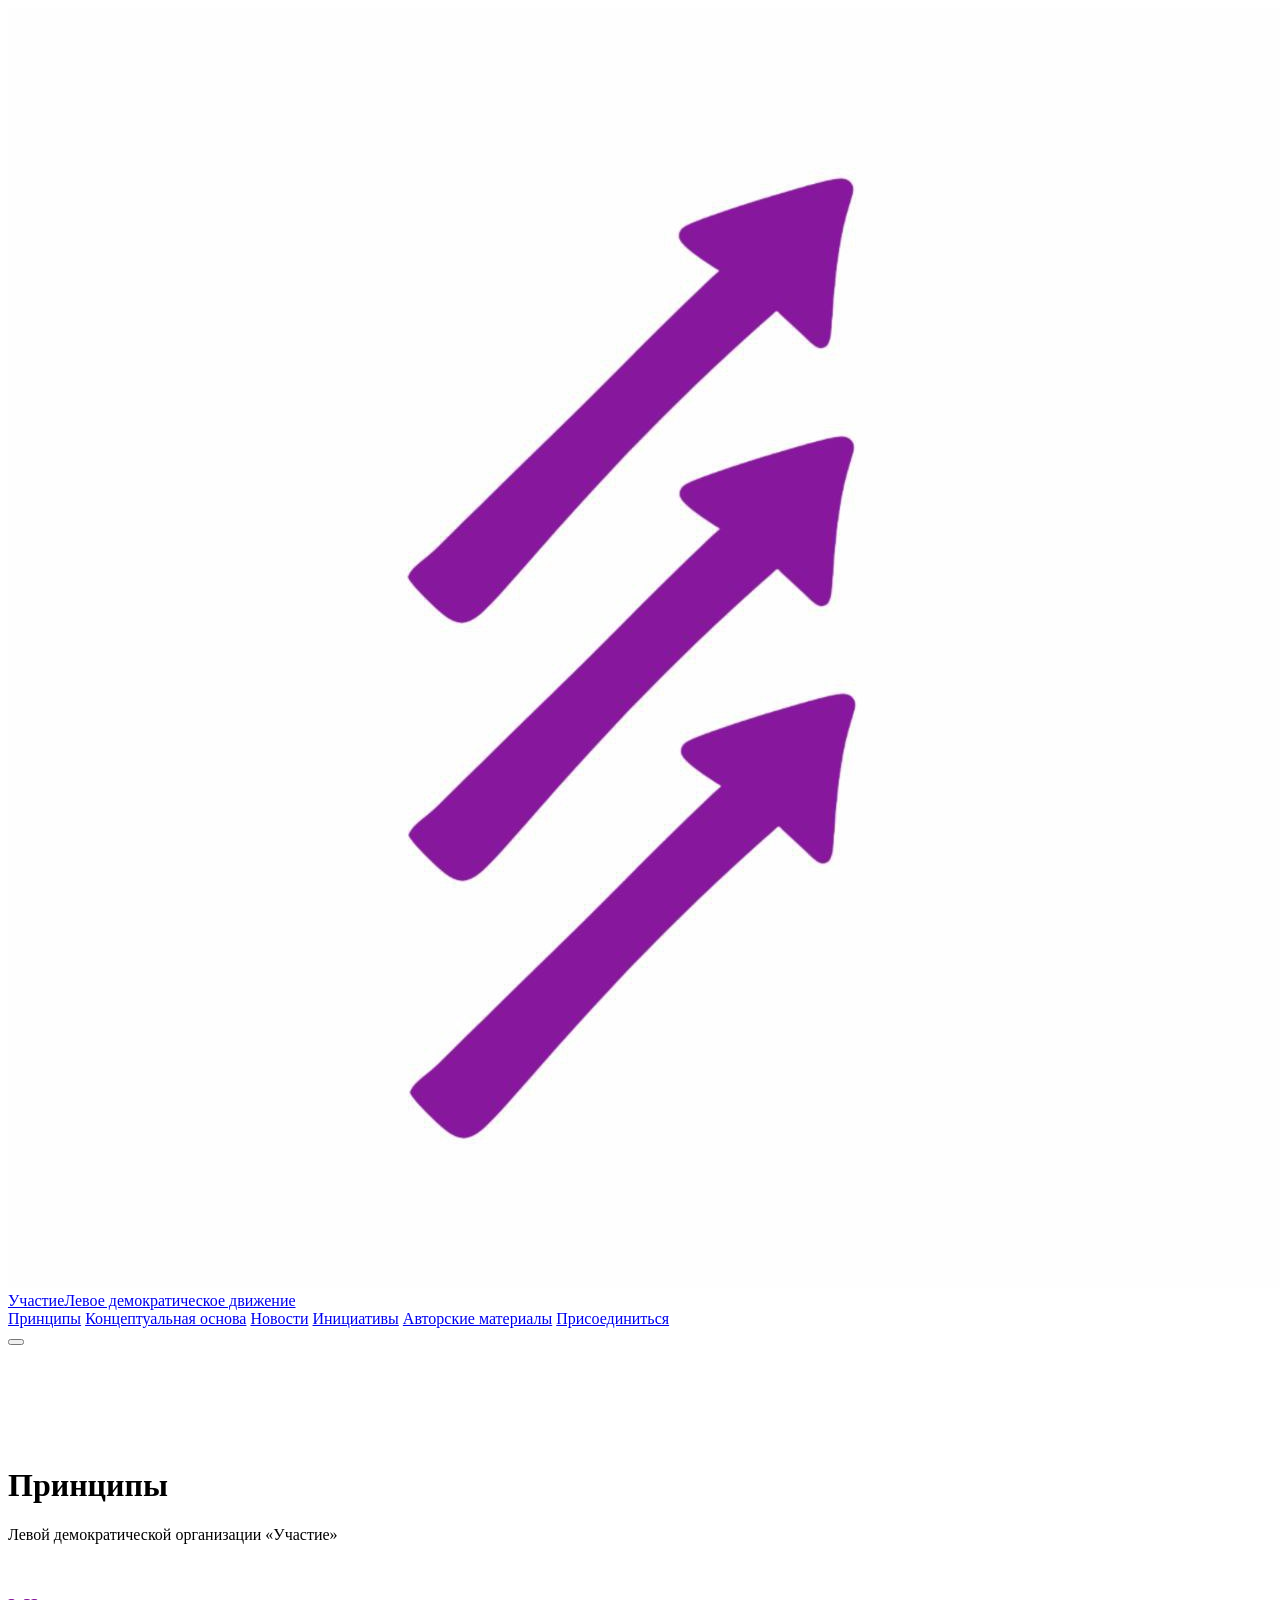
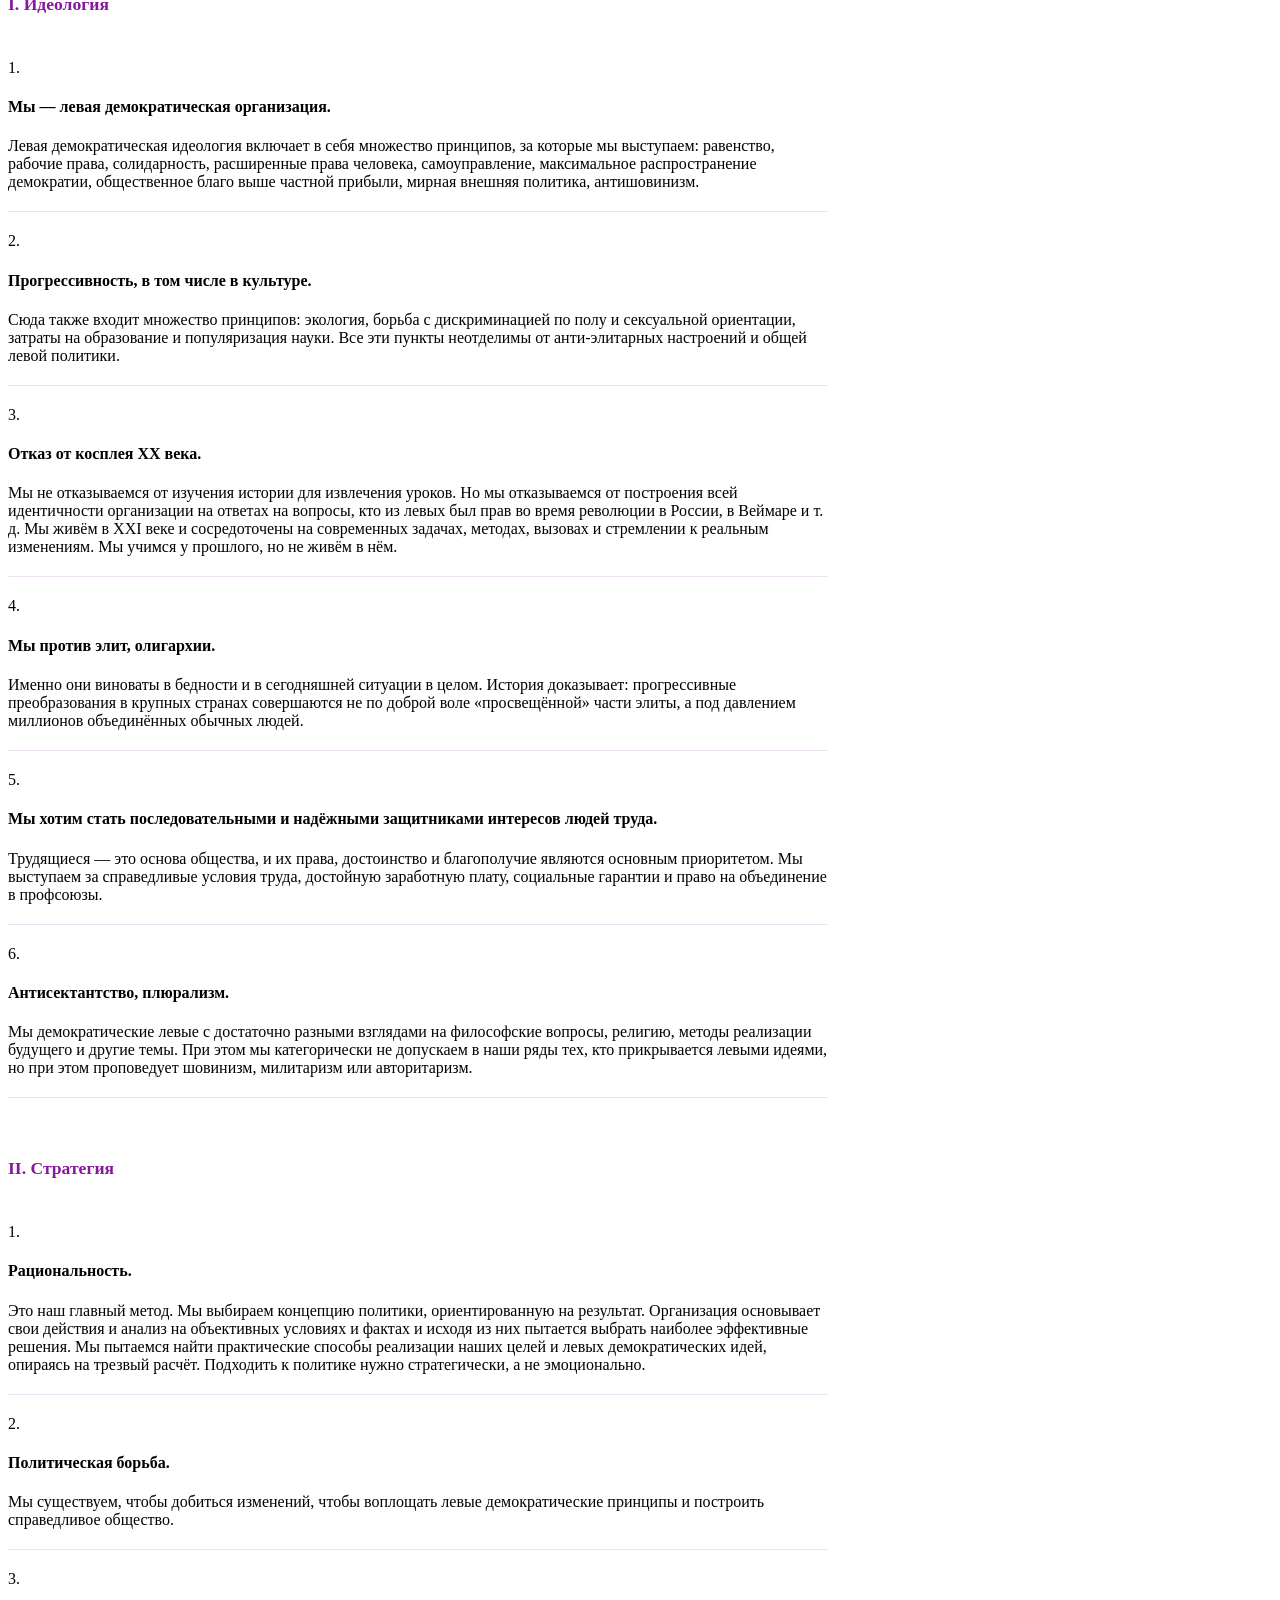
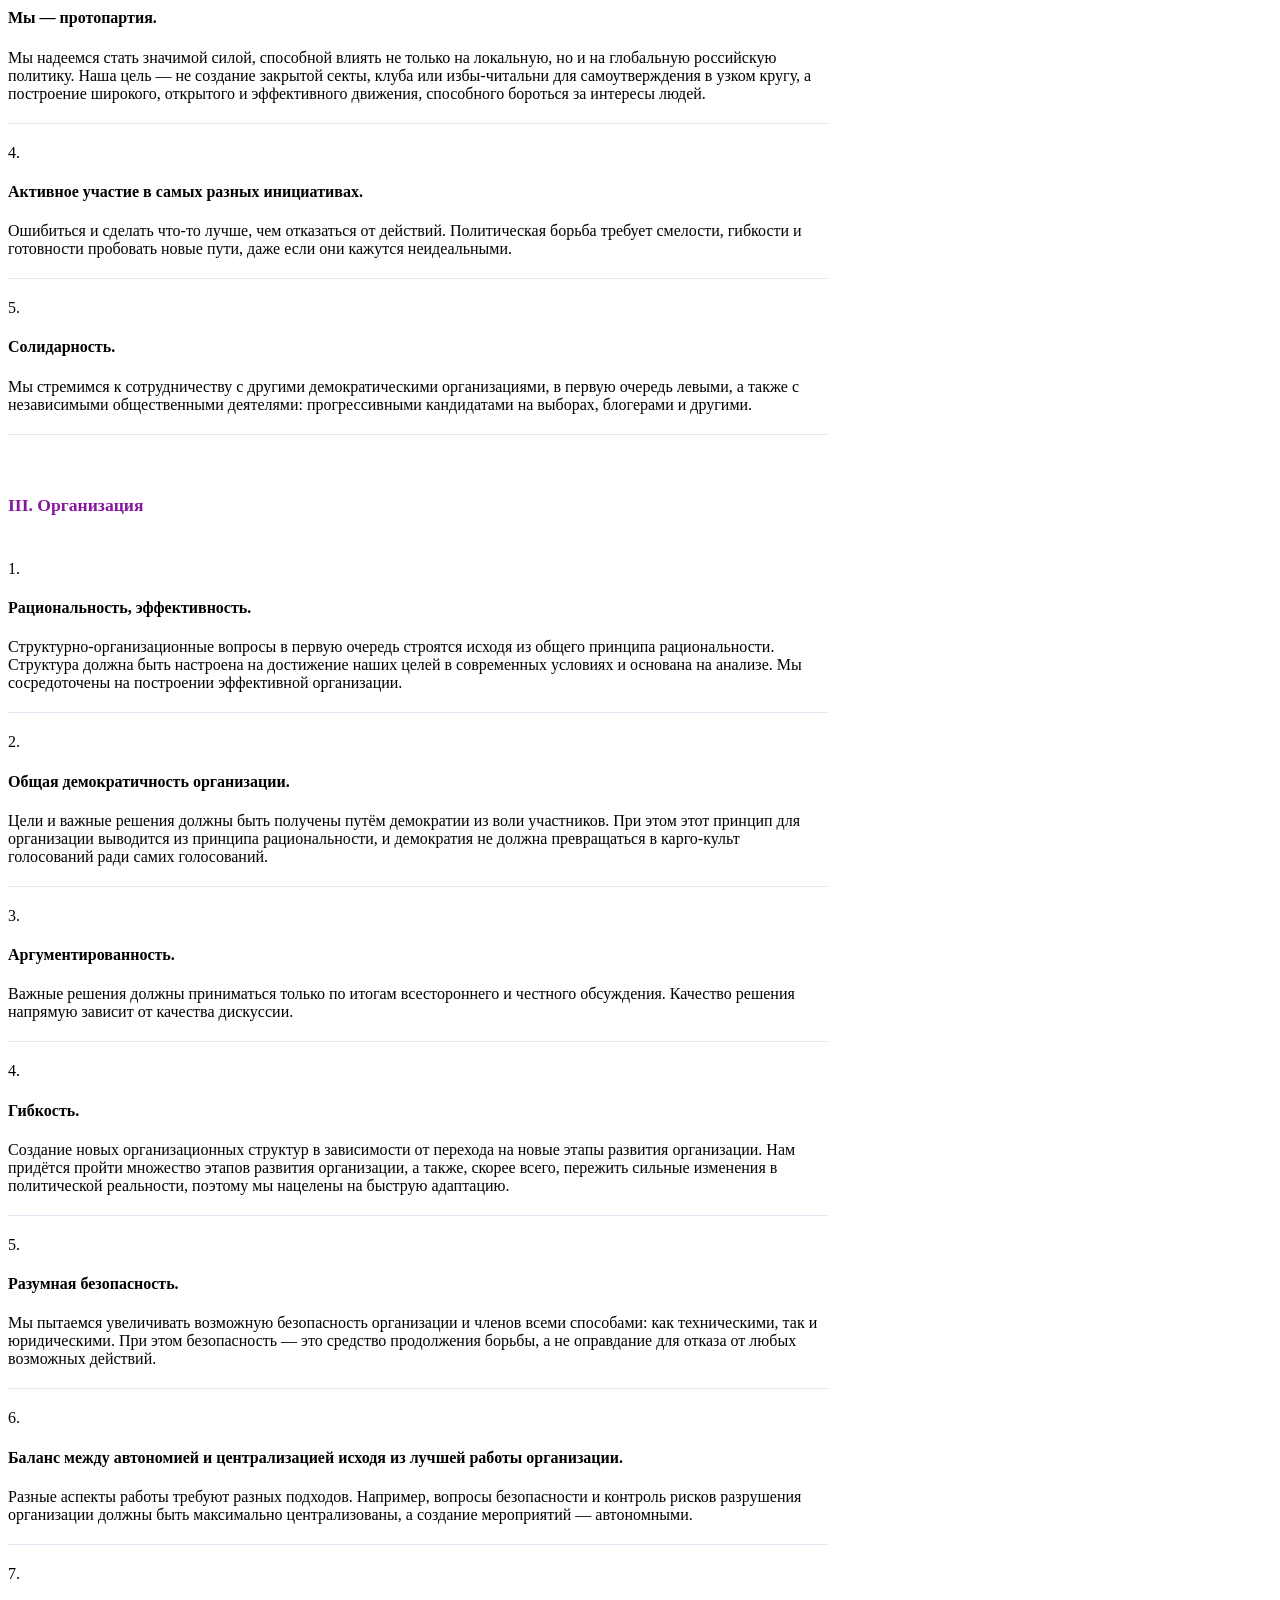
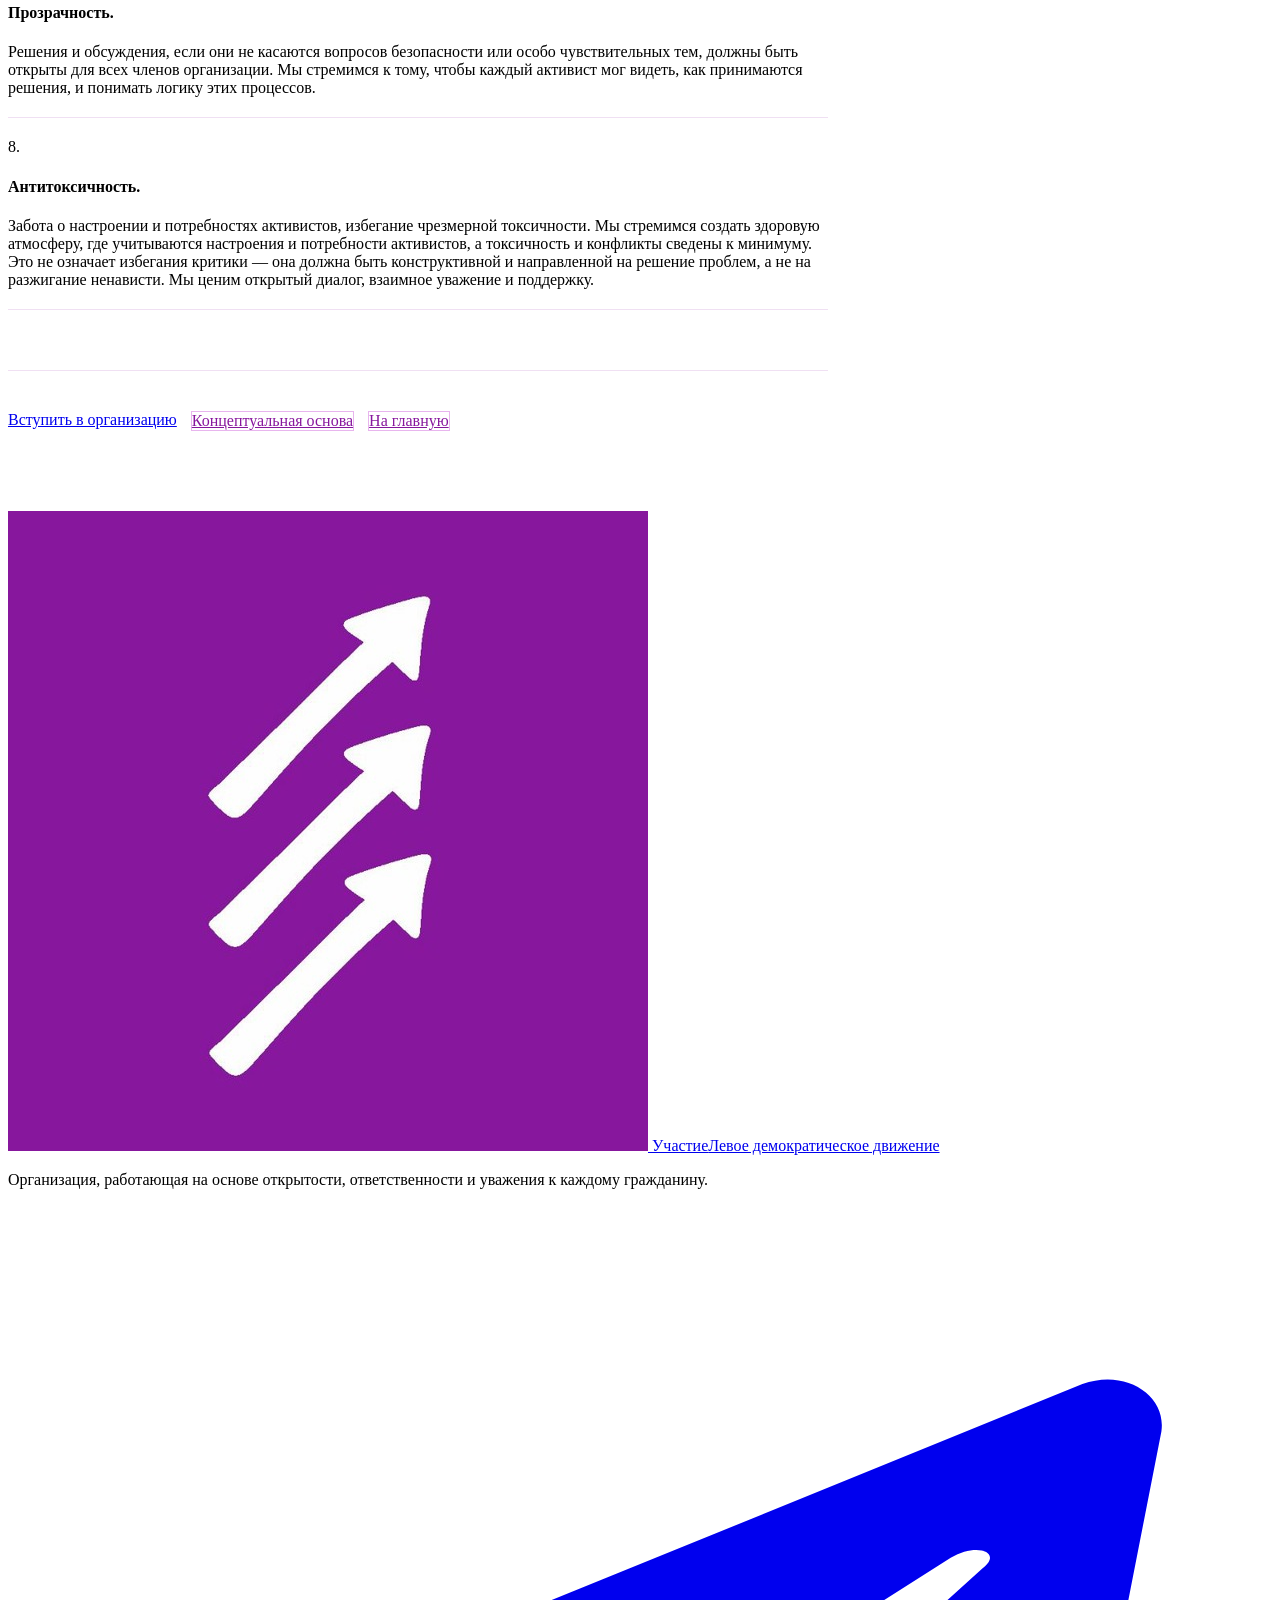
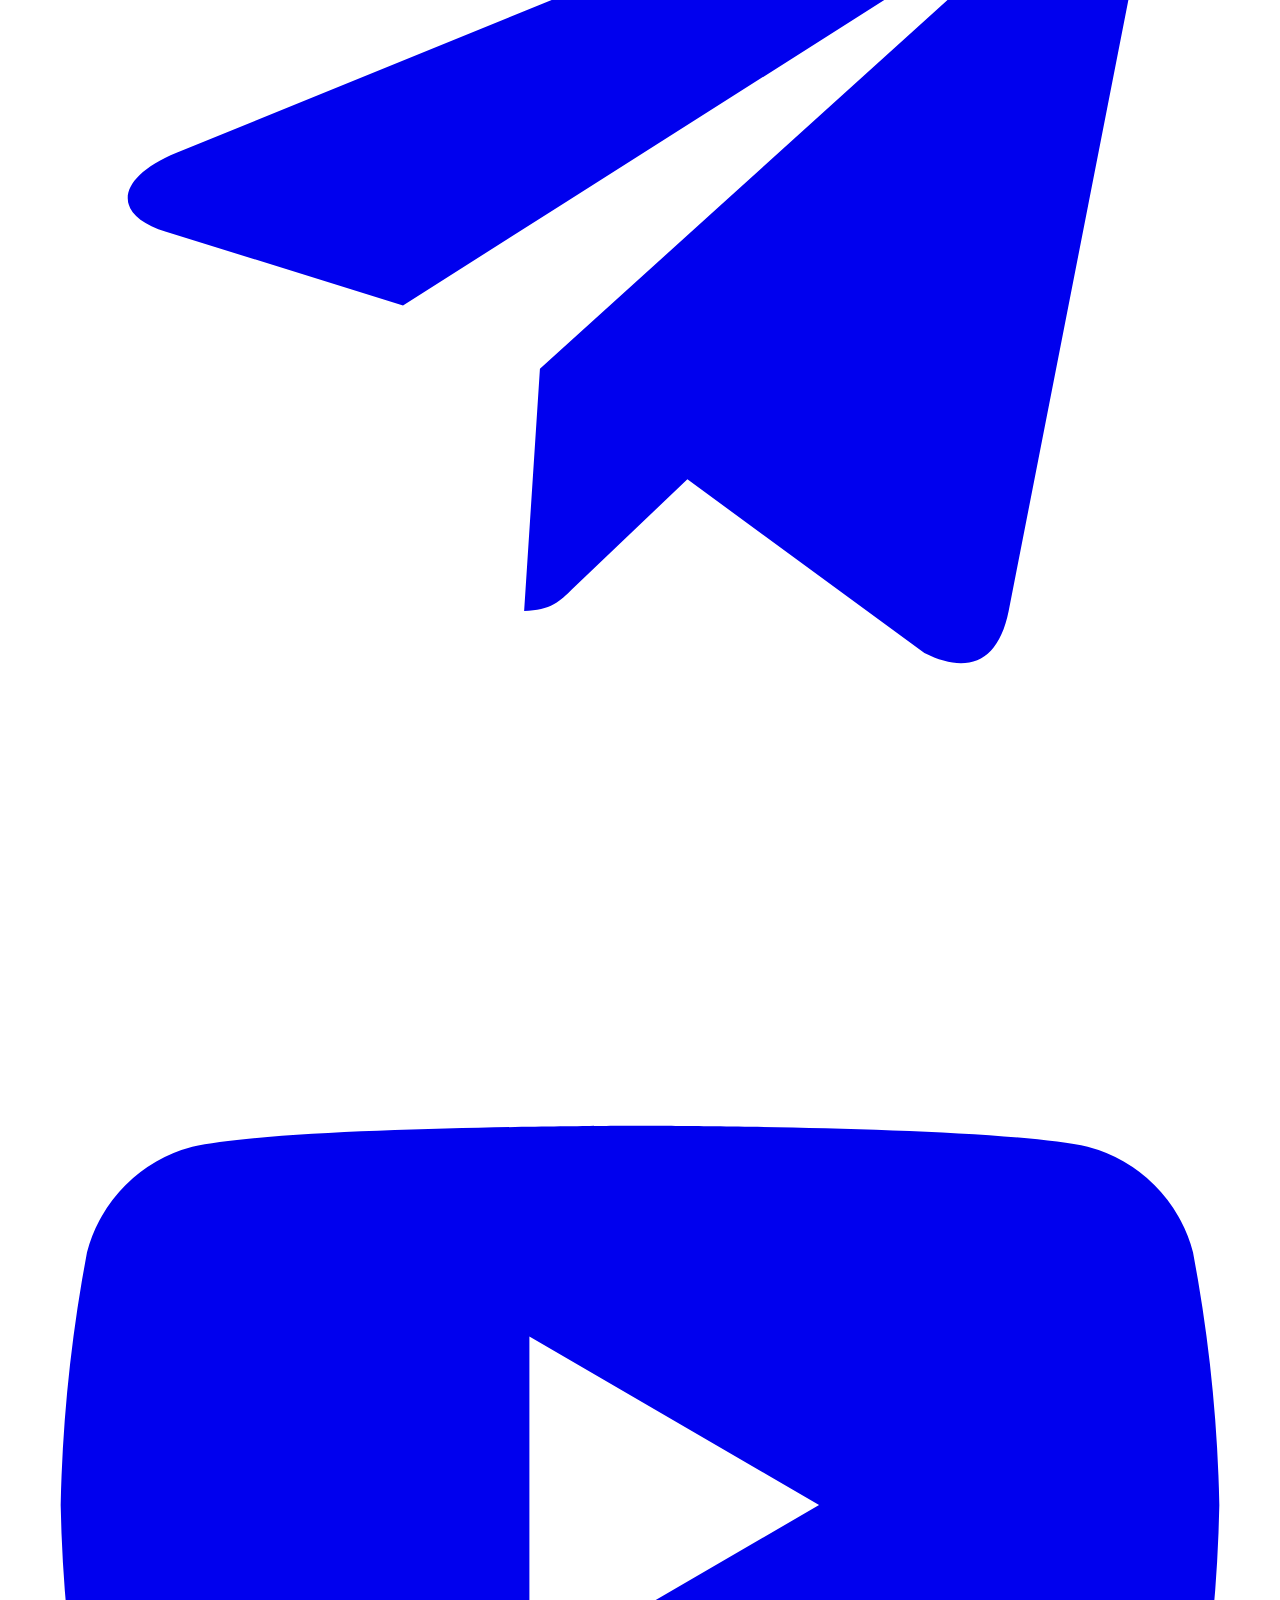
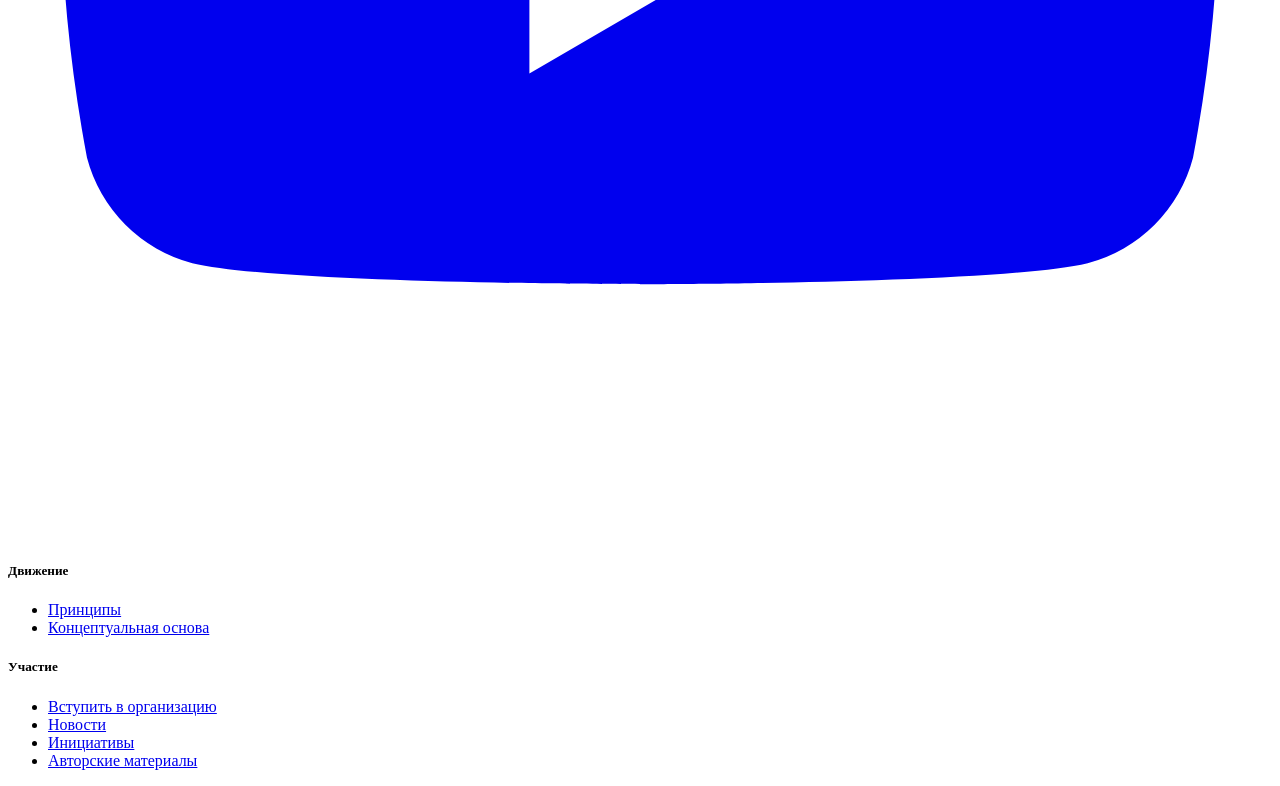
==== commit eef9fa50: "Update concept.html" ====
--- a/concept.html
+++ b/concept.html
@@ -3,8 +3,8 @@
 <head>
 <meta charset="UTF-8">
 <meta name="viewport" content="width=device-width, initial-scale=1">
-<title>Концептуальная основа — Левая демократическая организация «Участие»</title>
-<meta name="description" content="Концептуальная основа Левой демократической организации «Участие».">
+<title>Принципы — Левая демократическая организация «Участие»</title>
+<meta name="description" content="Принципы Левой демократической организации «Участие».">
 <link rel="preconnect" href="https://fonts.googleapis.com">
 <link rel="preconnect" href="https://fonts.gstatic.com" crossorigin>
 <link href="https://fonts.googleapis.com/css2?family=Manrope:wght@400;500;600;700;800&display=swap" rel="stylesheet">
@@ -15,52 +15,128 @@
 </head>
 <body>
 
+<!-- Шапка и подвал вставляются автоматически -->
 <main id="top" style="padding-top: 100px; padding-bottom: 80px;">
   <div class="container" style="max-width: 820px;">
     
-    <header class="title-block reveal" style="margin-bottom: 50px;">
-      <h1>Концептуальная основа</h1>
+    <header class="title-block" style="margin-bottom: 50px;">
+      <h1>Принципы</h1>
       <p class="subtitle">Левой демократической организации «Участие»</p>
     </header>
 
+    <!-- Блок I -->
     <section class="principles" style="margin-bottom: 60px;">
-      <p style="margin-bottom: 20px; font-size: 1.05rem; line-height: 1.75;">В эпоху «долгого отступления» в левом движении процветает косплей XX века, карго-культ, квазирелигиозная борьба за чистоту учения и отношение к движению как к субкультуре.</p>
+      <span class="section-label" style="font-size: 1.1rem; font-weight: 800; color: var(--purple-600); display: block; margin-bottom: 24px;">I. Идеология</span>
       
-      <p style="margin-bottom: 20px; font-size: 1.05rem; line-height: 1.75;">Осознание глубины проблемы побудило нас к попытке взрастить политического актора, который бы ориентировался на эффективное достижение своих целей с опорой на холодный рассудок, а не на чувства или обиды прошлого.</p>
+      <div class="value-item" style="border-bottom: 1px solid var(--line); padding: 20px 0;">
+        <div class="value-header"><div class="value-num">1.</div><h4>Мы — левая демократическая организация.</h4></div>
+        <div class="value-desc">Левая демократическая идеология включает в себя множество принципов, за которые мы выступаем: равенство, рабочие права, солидарность, расширенные права человека, самоуправление, максимальное распространение демократии, общественное благо выше частной прибыли, мирная внешняя политика, антишовинизм.</div>
+      </div>
       
-      <p style="margin-bottom: 20px; font-size: 1.05rem; line-height: 1.75;">Поэтому наша организация основана на наиболее рациональном и эффективном достижении поставленных целей. Из чего будет следовать и тактика, и структура организации.</p>
+      <div class="value-item" style="border-bottom: 1px solid var(--line); padding: 20px 0;">
+        <div class="value-header"><div class="value-num">2.</div><h4>Прогрессивность, в том числе в культуре.</h4></div>
+        <div class="value-desc">Сюда также входит множество принципов: экология, борьба с дискриминацией по полу и сексуальной ориентации, затраты на образование и популяризация науки. Все эти пункты неотделимы от анти-элитарных настроений и общей левой политики.</div>
+      </div>
+
+      <div class="value-item" style="border-bottom: 1px solid var(--line); padding: 20px 0;">
+        <div class="value-header"><div class="value-num">3.</div><h4>Отказ от косплея XX века.</h4></div>
+        <div class="value-desc">Мы не отказываемся от изучения истории для извлечения уроков. Но мы отказываемся от построения всей идентичности организации на ответах на вопросы, кто из левых был прав во время революции в России, в Веймаре и т. д. Мы живём в XXI веке и сосредоточены на современных задачах, методах, вызовах и стремлении к реальным изменениям. Мы учимся у прошлого, но не живём в нём.</div>
+      </div>
+
+      <div class="value-item" style="border-bottom: 1px solid var(--line); padding: 20px 0;">
+        <div class="value-header"><div class="value-num">4.</div><h4>Мы против элит, олигархии.</h4></div>
+        <div class="value-desc">Именно они виноваты в бедности и в сегодняшней ситуации в целом. История доказывает: прогрессивные преобразования в крупных странах совершаются не по доброй воле «просвещённой» части элиты, а под давлением миллионов объединённых обычных людей.</div>
+      </div>
+
+      <div class="value-item" style="border-bottom: 1px solid var(--line); padding: 20px 0;">
+        <div class="value-header"><div class="value-num">5.</div><h4>Мы хотим стать последовательными и надёжными защитниками интересов людей труда.</h4></div>
+        <div class="value-desc">Трудящиеся — это основа общества, и их права, достоинство и благополучие являются основным приоритетом. Мы выступаем за справедливые условия труда, достойную заработную плату, социальные гарантии и право на объединение в профсоюзы.</div>
+      </div>
+
+      <div class="value-item" style="border-bottom: 1px solid var(--line); padding: 20px 0;">
+        <div class="value-header"><div class="value-num">6.</div><h4>Антисектантство, плюрализм.</h4></div>
+        <div class="value-desc">Мы демократические левые с достаточно разными взглядами на философские вопросы, религию, методы реализации будущего и другие темы. При этом мы категорически не допускаем в наши ряды тех, кто прикрывается левыми идеями, но при этом проповедует шовинизм, милитаризм или авторитаризм.</div>
+      </div>
+    </section>
+
+    <!-- Блок II -->
+    <section class="principles" style="margin-bottom: 60px;">
+      <span class="section-label" style="font-size: 1.1rem; font-weight: 800; color: var(--purple-600); display: block; margin-bottom: 24px;">II. Стратегия</span>
       
-      <p style="margin-bottom: 20px; font-size: 1.05rem; line-height: 1.75;"><strong style="color: var(--purple-700);">Наша фундаментальная цель</strong> — способствовать увеличению эгалитарности общества.</p>
+      <div class="value-item" style="border-bottom: 1px solid var(--line); padding: 20px 0;">
+        <div class="value-header"><div class="value-num">1.</div><h4>Рациональность.</h4></div>
+        <div class="value-desc">Это наш главный метод. Мы выбираем концепцию политики, ориентированную на результат. Организация основывает свои действия и анализ на объективных условиях и фактах и исходя из них пытается выбрать наиболее эффективные решения. Мы пытаемся найти практические способы реализации наших целей и левых демократических идей, опираясь на трезвый расчёт. Подходить к политике нужно стратегически, а не эмоционально.</div>
+      </div>
+
+      <div class="value-item" style="border-bottom: 1px solid var(--line); padding: 20px 0;">
+        <div class="value-header"><div class="value-num">2.</div><h4>Политическая борьба.</h4></div>
+        <div class="value-desc">Мы существуем, чтобы добиться изменений, чтобы воплощать левые демократические принципы и построить справедливое общество.</div>
+      </div>
+
+      <div class="value-item" style="border-bottom: 1px solid var(--line); padding: 20px 0;">
+        <div class="value-header"><div class="value-num">3.</div><h4>Мы — протопартия.</h4></div>
+        <div class="value-desc">Мы надеемся стать значимой силой, способной влиять не только на локальную, но и на глобальную российскую политику. Наша цель — не создание закрытой секты, клуба или избы-читальни для самоутверждения в узком кругу, а построение широкого, открытого и эффективного движения, способного бороться за интересы людей.</div>
+      </div>
+
+      <div class="value-item" style="border-bottom: 1px solid var(--line); padding: 20px 0;">
+        <div class="value-header"><div class="value-num">4.</div><h4>Активное участие в самых разных инициативах.</h4></div>
+        <div class="value-desc">Ошибиться и сделать что-то лучше, чем отказаться от действий. Политическая борьба требует смелости, гибкости и готовности пробовать новые пути, даже если они кажутся неидеальными.</div>
+      </div>
+
+      <div class="value-item" style="border-bottom: 1px solid var(--line); padding: 20px 0;">
+        <div class="value-header"><div class="value-num">5.</div><h4>Солидарность.</h4></div>
+        <div class="value-desc">Мы стремимся к сотрудничеству с другими демократическими организациями, в первую очередь левыми, а также с независимыми общественными деятелями: прогрессивными кандидатами на выборах, блогерами и другими.</div>
+      </div>
+    </section>
+
+    <!-- Блок III -->
+    <section class="principles" style="margin-bottom: 60px;">
+      <span class="section-label" style="font-size: 1.1rem; font-weight: 800; color: var(--purple-600); display: block; margin-bottom: 24px;">III. Организация</span>
       
-      <p style="margin-bottom: 20px; font-size: 1.05rem; line-height: 1.75;">Из этой цели и метода мы выводим принципы, тактику и структуру организации. Хотя мы и признаём, что есть вероятность неоптимальности наших решений, и готовы рассматривать конструктивные альтернативы.</p>
-      
-      <p style="margin-bottom: 20px; font-size: 1.05rem; line-height: 1.75;">Из общей цели мы выделяем наиболее общие под-цели:</p>
+      <div class="value-item" style="border-bottom: 1px solid var(--line); padding: 20px 0;">
+        <div class="value-header"><div class="value-num">1.</div><h4>Рациональность, эффективность.</h4></div>
+        <div class="value-desc">Структурно-организационные вопросы в первую очередь строятся исходя из общего принципа рациональности. Структура должна быть настроена на достижение наших целей в современных условиях и основана на анализе. Мы сосредоточены на построении эффективной организации.</div>
+      </div>
 
-      <ul style="list-style: none; padding: 0; margin-bottom: 30px;">
-        <li style="margin-bottom: 16px; display: flex; gap: 12px; align-items: flex-start;">
-          <span style="color: var(--purple-600); font-weight: 800;">1)</span>
-          <span>Осознавая существенный риск возникновения объективных факторов, мешающих постепенному развитию общества, стремиться накапливать ресурсы, медийную силу, в целом расти (увеличивать количественно и качественно активистскую силу), горизонтальные связи — для создания потенциала прогрессивных преобразований в момент исторического вызова.</span>
-        </li>
-        <li style="margin-bottom: 16px; display: flex; gap: 12px; align-items: flex-start;">
-          <span style="color: var(--purple-600); font-weight: 800;">2)</span>
-          <span>По возможности способствовать преодолению атомизации в обществе, развитию политической культуры и способности к коллективному действию, взращиванию ценностей самоуправления.</span>
-        </li>
-        <li style="margin-bottom: 16px; display: flex; gap: 12px; align-items: flex-start;">
-          <span style="color: var(--purple-600); font-weight: 800;">3)</span>
-          <span>Способствовать распространению в обществе конкурентоспособного левого нарратива.</span>
-        </li>
-      </ul>
+      <div class="value-item" style="border-bottom: 1px solid var(--line); padding: 20px 0;">
+        <div class="value-header"><div class="value-num">2.</div><h4>Общая демократичность организации.</h4></div>
+        <div class="value-desc">Цели и важные решения должны быть получены путём демократии из воли участников. При этом этот принцип для организации выводится из принципа рациональности, и демократия не должна превращаться в карго-культ голосований ради самих голосований.</div>
+      </div>
 
-      <p style="margin-bottom: 20px; font-size: 1.05rem; line-height: 1.75;">Исходя из ставшей очевидной в последнее время невозможности существенной и эффективной работы с массами, мы считаем предпочтительной тактику, основанную на работе с уже политизированными людьми.</p>
+      <div class="value-item" style="border-bottom: 1px solid var(--line); padding: 20px 0;">
+        <div class="value-header"><div class="value-num">3.</div><h4>Аргументированность.</h4></div>
+        <div class="value-desc">Важные решения должны приниматься только по итогам всестороннего и честного обсуждения. Качество решения напрямую зависит от качества дискуссии.</div>
+      </div>
 
-      <p style="margin-bottom: 20px; font-size: 1.05rem; line-height: 1.75;">В рамках её сперва мы планируем набрать медийный, активистский и экспертистский вес, привлекая политически активных левых. Далее мы собираемся агитировать ещё не осознавших себя левыми, но имеющих соответствующие ценности людей из около-либерального лагеря. Чему способствуют и текущие объективные факторы в оппозиционной среде.</p>
+      <div class="value-item" style="border-bottom: 1px solid var(--line); padding: 20px 0;">
+        <div class="value-header"><div class="value-num">4.</div><h4>Гибкость.</h4></div>
+        <div class="value-desc">Создание новых организационных структур в зависимости от перехода на новые этапы развития организации. Нам придётся пройти множество этапов развития организации, а также, скорее всего, пережить сильные изменения в политической реальности, поэтому мы нацелены на быструю адаптацию.</div>
+      </div>
 
-      <p style="margin-bottom: 20px; font-size: 1.05rem; line-height: 1.75;">В структуре мы не стремимся копировать «правильные» государственные институты власти, например подробного описания прав и обязанностей. Букву закона мы можем заменить товарищеским обсуждением и полной власти отзываемых делегатов.</p>
+      <div class="value-item" style="border-bottom: 1px solid var(--line); padding: 20px 0;">
+        <div class="value-header"><div class="value-num">5.</div><h4>Разумная безопасность.</h4></div>
+        <div class="value-desc">Мы пытаемся увеличивать возможную безопасность организации и членов всеми способами: как техническими, так и юридическими. При этом безопасность — это средство продолжения борьбы, а не оправдание для отказа от любых возможных действий.</div>
+      </div>
+
+      <div class="value-item" style="border-bottom: 1px solid var(--line); padding: 20px 0;">
+        <div class="value-header"><div class="value-num">6.</div><h4>Баланс между автономией и централизацией исходя из лучшей работы организации.</h4></div>
+        <div class="value-desc">Разные аспекты работы требуют разных подходов. Например, вопросы безопасности и контроль рисков разрушения организации должны быть максимально централизованы, а создание мероприятий — автономными.</div>
+      </div>
+
+      <div class="value-item" style="border-bottom: 1px solid var(--line); padding: 20px 0;">
+        <div class="value-header"><div class="value-num">7.</div><h4>Прозрачность.</h4></div>
+        <div class="value-desc">Решения и обсуждения, если они не касаются вопросов безопасности или особо чувствительных тем, должны быть открыты для всех членов организации. Мы стремимся к тому, чтобы каждый активист мог видеть, как принимаются решения, и понимать логику этих процессов.</div>
+      </div>
+
+      <div class="value-item" style="border-bottom: 1px solid var(--line); padding: 20px 0;">
+        <div class="value-header"><div class="value-num">8.</div><h4>Антитоксичность.</h4></div>
+        <div class="value-desc">Забота о настроении и потребностях активистов, избегание чрезмерной токсичности. Мы стремимся создать здоровую атмосферу, где учитываются настроения и потребности активистов, а токсичность и конфликты сведены к минимуму. Это не означает избегания критики — она должна быть конструктивной и направленной на решение проблем, а не на разжигание ненависти. Мы ценим открытый диалог, взаимное уважение и поддержку.</div>
+      </div>
     </section>
 
     <div class="actions" style="margin-top: 40px; padding-top: 40px; border-top: 1px solid var(--line); display: flex; gap: 14px; flex-wrap: wrap;">
       <a href="index.html#join" class="btn btn-primary">Вступить в организацию</a>
-      <a href="printsipy.html" class="btn btn-outline" style="background: #fff; color: var(--purple-600); border: 1.5px solid var(--purple-200);">Принципы</a>
+      <a href="concept.html" class="btn btn-outline" style="background: #fff; color: var(--purple-600); border: 1.5px solid var(--purple-200);">Концептуальная основа</a>
       <a href="index.html" class="btn btn-outline" style="background: #fff; color: var(--purple-600); border: 1.5px solid var(--purple-200);">На главную</a>
     </div>
 
@@ -68,6 +144,5 @@
 </main>
 
 <script src="components.js"></script>
-<script src="app.js"></script>
 </body>
 </html>
--- a/style.css
+++ b/style.css
@@ -15,451 +15,9 @@
   --muted:#7E5C86;
   --line:#F0E0F3;
   --white:#ffffff;
-  --radius:24px; /* Увеличенное скругление */
+  --radius:18px; /* Вернул ваше значение */
   --shadow-sm:0 2px 8px rgba(42,7,49,.06);
   --shadow-md:0 12px 32px rgba(42,7,49,.10);
   --shadow-lg:0 28px 60px rgba(42,7,49,.18);
   --ease:cubic-bezier(.22,.8,.3,1);
 }
-*{margin:0;padding:0;box-sizing:border-box}
-html{scroll-behavior:smooth;scroll-padding-top:96px}
-body{
-  font-family:'Manrope',system-ui,-apple-system,'Segoe UI',Roboto,sans-serif;
-  color:var(--ink);
-  background:var(--white);
-  line-height:1.65;
-  -webkit-font-smoothing:antialiased;
-  overflow-x:hidden;
-}
-img{max-width:100%;display:block}
-a{text-decoration:none;color:inherit}
-button{font:inherit;color:inherit;cursor:pointer;border:none;background:transparent}
-.container{width:min(1180px,100% - 40px);margin-inline:auto}
-
-/* ---------- UTILITIES ---------- */
-.section{padding:clamp(80px,10vw,150px) 0; /* Больше воздуха */}
-.eyebrow{
-  display:inline-flex;align-items:center;gap:9px;
-  font-size:.78rem;font-weight:800;letter-spacing:.14em;text-transform:uppercase;
-  color:var(--purple-600);margin-bottom:18px;
-}
-.eyebrow::before{content:"";width:26px;height:2px;background:var(--purple-500);border-radius:2px}
-h2.title{
-  font-size:clamp(1.85rem,4.2vw,3rem);
-  line-height:1.14;letter-spacing:-.025em;font-weight:800;
-}
-.lead{color:var(--muted);font-size:1.06rem;max-width:60ch}
-.section-head{max-width:720px;margin-bottom:clamp(40px,5vw,64px)}
-.section-head .lead{margin-top:18px}
-
-.btn{
-  display:inline-flex;align-items:center;justify-content:center;gap:10px;
-  padding:15px 30px;border-radius:100px;
-  font-weight:700;font-size:.98rem;letter-spacing:-.01em;
-  transition:transform .25s var(--ease),box-shadow .25s var(--ease),background .25s,color .25s;
-  white-space:nowrap;
-}
-.btn:active{transform:translateY(1px) scale(.99)}
-.btn-primary{
-  background:var(--purple-600);color:#fff;
-  box-shadow:0 10px 26px rgba(135,23,157,.32);
-}
-.btn-primary:hover{
-  background:var(--purple-700);transform:translateY(-2px);
-  box-shadow:0 16px 34px rgba(135,23,157,.4);
-}
-.btn-ghost{
-  background:rgba(255,255,255,.08);color:#fff;
-  border:1.5px solid rgba(255,255,255,.32);
-  backdrop-filter:blur(8px);
-}
-.btn-ghost:hover{background:rgba(255,255,255,.16);transform:translateY(-2px)}
-
-/* ---------- HEADER ---------- */
-.site-header{
-  position:fixed;inset:0 0 auto 0;z-index:200;
-  --hdr:#fff;
-  padding:16px 0;
-  transition:background .35s var(--ease),box-shadow .35s var(--ease),padding .35s var(--ease);
-}
-.site-header.scrolled{
-  --hdr:var(--ink);
-  background:rgba(255,255,255,.88);
-  backdrop-filter:blur(16px) saturate(180%);
-  box-shadow:0 1px 0 var(--line),0 8px 28px rgba(42,7,49,.07);
-  padding:10px 0;
-}
-.header-inner{display:flex;align-items:center;justify-content:space-between;gap:24px}
-.logo{display:flex;align-items:center;gap:12px;color:var(--hdr);transition:color .35s}
-.logo-img{
-  width:44px;height:44px;
-  object-fit:cover;
-  border-radius:50%;
-  border:2px solid var(--purple-300);
-  padding:2px;
-  background:#fff;
-  flex:none;
-  box-shadow:0 6px 16px rgba(135,23,157,.22);
-}
-.logo-text{font-weight:800;font-size:1.02rem;letter-spacing:.02em;text-transform:uppercase;line-height:1}
-.logo-text span{font-weight:500;opacity:.72;display:block;font-size:.62rem;letter-spacing:.22em;margin-top:4px}
-
-.nav{display:flex;align-items:center;gap:6px}
-.nav a{
-  color:var(--hdr);font-weight:600;font-size:.94rem;
-  padding:9px 15px;border-radius:100px;
-  transition:background .25s,color .25s,opacity .25s;
-  opacity:.86;
-}
-.nav a:hover{opacity:1;background:rgba(135,23,157,.14)}
-.nav .nav-cta{
-  margin-left:10px;
-  background:var(--purple-600);
-  color:#fff !important;
-  opacity:1;
-  padding:11px 24px;
-  border:none;
-  box-shadow:0 4px 12px rgba(135,23,157,.25); /* Упрощенная кнопка */
-}
-.nav .nav-cta:hover{
-  background:var(--purple-700);
-  box-shadow:0 6px 16px rgba(135,23,157,.35);
-  transform:translateY(-1px);
-}
-
-.burger{
-  display:none;width:44px;height:44px;
-  border-radius:12px;position:relative;
-}
-.burger span{
-  position:absolute;left:11px;width:22px;height:2px;border-radius:2px;
-  background:var(--hdr);transition:.3s var(--ease);
-}
-.burger span:nth-child(1){top:16px}
-.burger span:nth-child(2){top:21px}
-.burger span:nth-child(3){top:26px}
-.burger.open span:nth-child(1){top:21px;transform:rotate(45deg)}
-.burger.open span:nth-child(2){opacity:0}
-.burger.open span:nth-child(3){top:21px;transform:rotate(-45deg)}
-
-/* ---------- HERO ---------- */
-.hero{
-  position:relative;overflow:hidden;
-  background:linear-gradient(155deg, #2A0731 0%, #4F0F5D 100%); /* Строгий градиент */
-  color:#fff;
-  padding:clamp(140px,17vw,210px) 0 clamp(90px,11vw,140px);
-}
-.hero::before{
-  content:"";position:absolute;inset:0;
-  background-image:linear-gradient(rgba(255,255,255,.045) 1px,transparent 1px),
-                   linear-gradient(90deg,rgba(255,255,255,.045) 1px,transparent 1px);
-  background-size:64px 64px;
-  mask-image:radial-gradient(ellipse 90% 70% at 50% 30%,#000 20%,transparent 78%);
-  -webkit-mask-image:radial-gradient(ellipse 90% 70% at 50% 30%,#000 20%,transparent 78%);
-}
-.orb{position:absolute;border-radius:50%;filter:blur(70px);pointer-events:none}
-.orb-1{width:520px;height:520px;background:rgba(188,61,208,.35);top:-160px;right:-120px}
-.orb-2{width:420px;height:420px;background:rgba(135,23,157,.45);bottom:-180px;left:-140px}
-.orb-3{width:300px;height:300px;background:rgba(212,125,224,.25);top:42%;left:52%}
-.hero-inner{position:relative;z-index:2;max-width:920px}
-.hero h1{
-  font-size:clamp(2rem,5.5vw,3.8rem); /* Чуть компактнее */
-  line-height:1.1;letter-spacing:-.03em;font-weight:800;
-  margin-bottom:26px;
-  max-width: 20ch;
-}
-.hero h1 .accent{
-  background:linear-gradient(100deg,var(--purple-300),#fff 60%);
-  -webkit-background-clip:text;background-clip:text;color:transparent;
-}
-.hero p.hero-sub{
-  font-size:clamp(1.02rem,1.6vw,1.18rem);
-  color:rgba(255,255,255,.8);max-width:60ch;margin-bottom:38px;
-}
-.hero-actions{display:flex;flex-wrap:wrap;gap:14px}
-
-/* ---------- VALUES ---------- */
-.values{background:var(--purple-50);position:relative;overflow:hidden}
-.values::before{
-  content:"";position:absolute;width:600px;height:600px;border-radius:50%;
-  background:radial-gradient(circle,rgba(188,61,208,.22),transparent 68%);
-  top:-260px;left:-200px;
-}
-
-.value-list{
-  display: flex;
-  flex-direction: column;
-  position: relative;
-  padding-left: 32px;
-  max-width: 900px;
-  margin-top: 40px;
-}
-
-.value-list::before{
-  content: "";
-  position: absolute;
-  left: 0;
-  top: 10px;
-  bottom: 10px;
-  width: 2px;
-  background: var(--purple-100);
-  border-radius: 2px;
-}
-
-.value-item{
-  position: relative;
-  padding: 28px 0 28px 16px;
-  transition: background .3s ease;
-  border-radius: 0 12px 12px 0;
-  border-bottom: 1px solid rgba(135,23,157,.08); /* Тонкий разделитель */
-}
-
-.value-header{
-  display: flex;
-  align-items: baseline;
-  gap: 14px;
-  margin-bottom: 12px;
-}
-
-.value-num{
-  background: var(--purple-100);
-  color: var(--purple-700);
-  padding: 4px 10px;
-  border-radius: 8px;
-  font-size: 0.95rem;
-  font-weight: 800;
-  line-height: 1;
-}
-
-.value-header h4{
-  font-size: 1.35rem;
-  font-weight: 800;
-  letter-spacing: -.02em;
-  color: var(--ink);
-  line-height: 1.25;
-  margin: 0;
-}
-
-.value-desc{
-  color: var(--muted);
-  font-size: 1rem;
-  line-height: 1.7;
-  max-width: 75ch;
-}
-
-.value-item:hover{
-  background: rgba(135,23,157,.03); /* Мягкая подсветка */
-}
-
-/* ---------- NEWS / INITIATIVES / AUTHORS ---------- */
-.news-grid{
-  display:grid;
-  grid-template-columns:repeat(3,1fr);
-  gap:24px;
-  max-width: 1200px; 
-  margin-inline: auto;
-}
-.news-card{
-  border-radius:var(--radius);overflow:hidden;background:#fff;
-  border:1px solid var(--line);
-  transition:box-shadow .35s var(--ease), border-color .35s var(--ease);
-  display:flex;flex-direction:column;
-}
-/* Без прыжков, только тень */
-.news-card:hover{
-  box-shadow: 0 12px 24px rgba(42,7,49,.12); 
-  border-color: var(--purple-300);
-}
-
-.news-thumb{
-  height:350px; /* Вернули прежнюю высоту */
-  position:relative;overflow:hidden;
-  background:linear-gradient(140deg,var(--purple-700),var(--purple-500) 60%,var(--purple-400));
-}
-.news-thumb::before{
-  content:"";position:absolute;inset:0;
-  background-image:radial-gradient(circle at 22% 28%,rgba(255,255,255,.35),transparent 42%),
-                   radial-gradient(circle at 78% 72%,rgba(255,255,255,.22),transparent 46%);
-  z-index:0;
-}
-.news-thumb img{
-  position:absolute;
-  inset:0;
-  width:100%;
-  height:100%;
-  object-fit:cover;
-  z-index:1;
-}
-.news-thumb img.is-full {
-  inset: 0;
-  top: 0;
-  left: 0;
-  transform: none;
-  width: 100%;
-  height: 100%;
-  border-radius: 0;
-  border: none;
-  padding: 0;              
-  background: transparent;
-  box-shadow: none;
-  object-fit: cover;       
-}
-
-.news-body{
-  padding: 28px 32px 32px;  
-  display: flex;
-  flex-direction: column;
-  flex: 1;
-}
-.news-meta{
-  display:flex;align-items:center;gap:12px;
-  font-size:.78rem;font-weight:700;letter-spacing:.06em;text-transform:uppercase;
-  color:var(--purple-600);margin-bottom:14px;
-}
-.news-meta .dot{width:4px;height:4px;border-radius:50%;background:var(--purple-300)}
-.news-meta .date{color:var(--muted);font-weight:600;letter-spacing:.02em;text-transform:none;font-size:.84rem}
-
-.news-card h3{
-  font-size: 1.15rem; 
-  font-weight: 800;
-  letter-spacing: -.02em;
-  line-height: 1.35;
-  margin-bottom: 10px;
-  color: var(--ink);
-  display: -webkit-box;
-  -webkit-line-clamp: 3;
-  -webkit-box-orient: vertical;
-  overflow: hidden;
-}
-
-.news-card p{
-  color: #5A4664; 
-  font-size: .94rem;
-  flex: 1;
-  line-height: 1.65;
-  display: -webkit-box;
-  -webkit-line-clamp: 4;
-  -webkit-box-orient: vertical;
-  overflow: hidden;
-}
-
-/* Эмодзи 1.6em */
-.tg-emoji {
-  width: 1.6em;
-  height: 1.6em;
-  display: inline-block;
-  vertical-align: -0.3em;
-  margin: 0 3px;
-  max-width: none;
-}
-
-.news-link{
-  margin-top:20px;display:inline-flex;align-items:center;gap:8px;
-  font-weight:700;font-size:.9rem;color:var(--purple-600);
-  transition:gap .3s var(--ease);
-}
-.news-card:hover .news-link{gap:14px}
-
-/* ---------- INITIATIVES ---------- */
-.initiatives{background:var(--purple-25);position:relative;overflow:hidden}
-.initiatives::before{
-  content:"";position:absolute;width:520px;height:520px;border-radius:50%;
-  background:radial-gradient(circle,rgba(188,61,208,.18),transparent 68%);
-  bottom:-240px;right:-180px;
-  pointer-events:none;
-}
-.initiatives .container{position:relative;z-index:1}
-.initiatives .news-card{border-color:var(--purple-200)}
-.initiatives .news-thumb{
-  background:linear-gradient(140deg,var(--purple-800),var(--purple-600) 60%,var(--purple-500));
-}
-
-/* ---------- AUTHORS ---------- */
-.authors{background:#fff;position:relative;overflow:hidden}
-.authors::before{
-  content:"";position:absolute;width:520px;height:520px;border-radius:50%;
-  background:radial-gradient(circle,rgba(188,61,208,.14),transparent 68%);
-  top:-240px;left:-180px;
-  pointer-events:none;
-}
-.authors .container{position:relative;z-index:1}
-.authors .news-card{border-color:var(--purple-200)}
-.authors .news-thumb{
-  background:linear-gradient(140deg,var(--purple-900),var(--purple-700) 60%,var(--purple-500));
-}
-
-/* ---------- FOOTER ---------- */
-.footer{background:var(--purple-950);color:rgba(255,255,255,.62);padding:70px 0 34px;font-size:.9rem}
-.footer-top{
-  display:grid;grid-template-columns:1.4fr repeat(3,1fr);gap:44px;
-  padding-bottom:48px;
-}
-.footer .logo{color:#fff;margin-bottom:18px}
-.footer-about{max-width:34ch;line-height:1.7}
-.footer h5{
-  color:#fff;font-size:.78rem;font-weight:800;letter-spacing:.14em;
-  text-transform:uppercase;margin-bottom:20px;
-}
-.footer ul{list-style:none;display:flex;flex-direction:column;gap:12px}
-.footer ul a{transition:color .25s,padding-left .25s}
-.footer ul a:hover{color:#fff;padding-left:5px}
-.socials{display:flex;gap:10px;margin-top:22px}
-.socials a{
-  width:40px;height:40px;border-radius:12px;display:grid;place-items:center;
-  background:rgba(255,255,255,.07);color:#fff;
-  transition:background .25s,transform .25s var(--ease);
-}
-.socials a:hover{background:var(--purple-600);transform:translateY(-3px)}
-.socials svg{width:18px;height:18px}
-.footer-bottom{
-  padding-top:26px;display:flex;justify-content:space-between;gap:20px;flex-wrap:wrap;
-  font-size:.82rem;color:rgba(255,255,255,.42);
-}
-.footer-bottom a:hover{color:#fff}
-
-/* ---------- REVEAL ---------- */
-.reveal{opacity:0;transform:translateY(28px);transition:opacity .8s var(--ease),transform .8s var(--ease)}
-.reveal.in{opacity:1;transform:none}
-
-/* ---------- RESPONSIVE ---------- */
-@media (max-width:1024px){
-  .news-grid{ grid-template-columns: repeat(2, 1fr); }
-  .footer-top{grid-template-columns:1fr 1fr;gap:36px}
-}
-@media (max-width:860px){
-  .nav{
-    position:fixed;top:0;right:0;height:100vh;width:min(340px,86vw);
-    background:#fff;flex-direction:column;align-items:stretch;
-    padding:104px 26px 40px;gap:6px;
-    box-shadow:-20px 0 60px rgba(42,7,49,.18);
-    transform:translateX(105%);transition:transform .45s var(--ease);
-    --hdr:var(--ink);
-  }
-  .nav.open{transform:none}
-  .nav a{color:var(--ink) !important;padding:15px 18px;font-size:1.05rem;border-radius:14px}
-  .nav a:hover{background:var(--purple-50)}
-  .nav .nav-cta{margin:16px 0 0;text-align:center;justify-content:center;padding:16px 24px}
-  .burger{display:block;position:relative;z-index:10}
-  .site-header.menu-open{--hdr:var(--ink);background:#fff}
-}
-@media (max-width:768px){
-  .value-list{ padding-left: 24px; }
-  .value-item{ padding: 22px 0 22px 12px; }
-  .value-header{ flex-direction: column; gap: 6px; margin-bottom: 8px; align-items: flex-start; }
-  .value-num{ font-size: 0.85rem; }
-  .value-header h4{ font-size: 1.15rem; }
-  .value-desc{ font-size: .93rem; }
-}
-@media (max-width:640px){
-  .container{width:calc(100% - 32px)}
-  .news-grid{grid-template-columns:1fr}
-  .news-thumb{height:350px} /* Вернули прежнюю высоту для мобилки */
-  .hero-actions .btn{width:100%}
-  .footer-top{grid-template-columns:1fr}
-  .news-body{padding: 22px 24px 28px;}
-}
-@media (prefers-reduced-motion:reduce){
-  *{animation:none !important;transition:none !important}
-  .reveal{opacity:1;transform:none}
-  html{scroll-behavior:auto}
-}
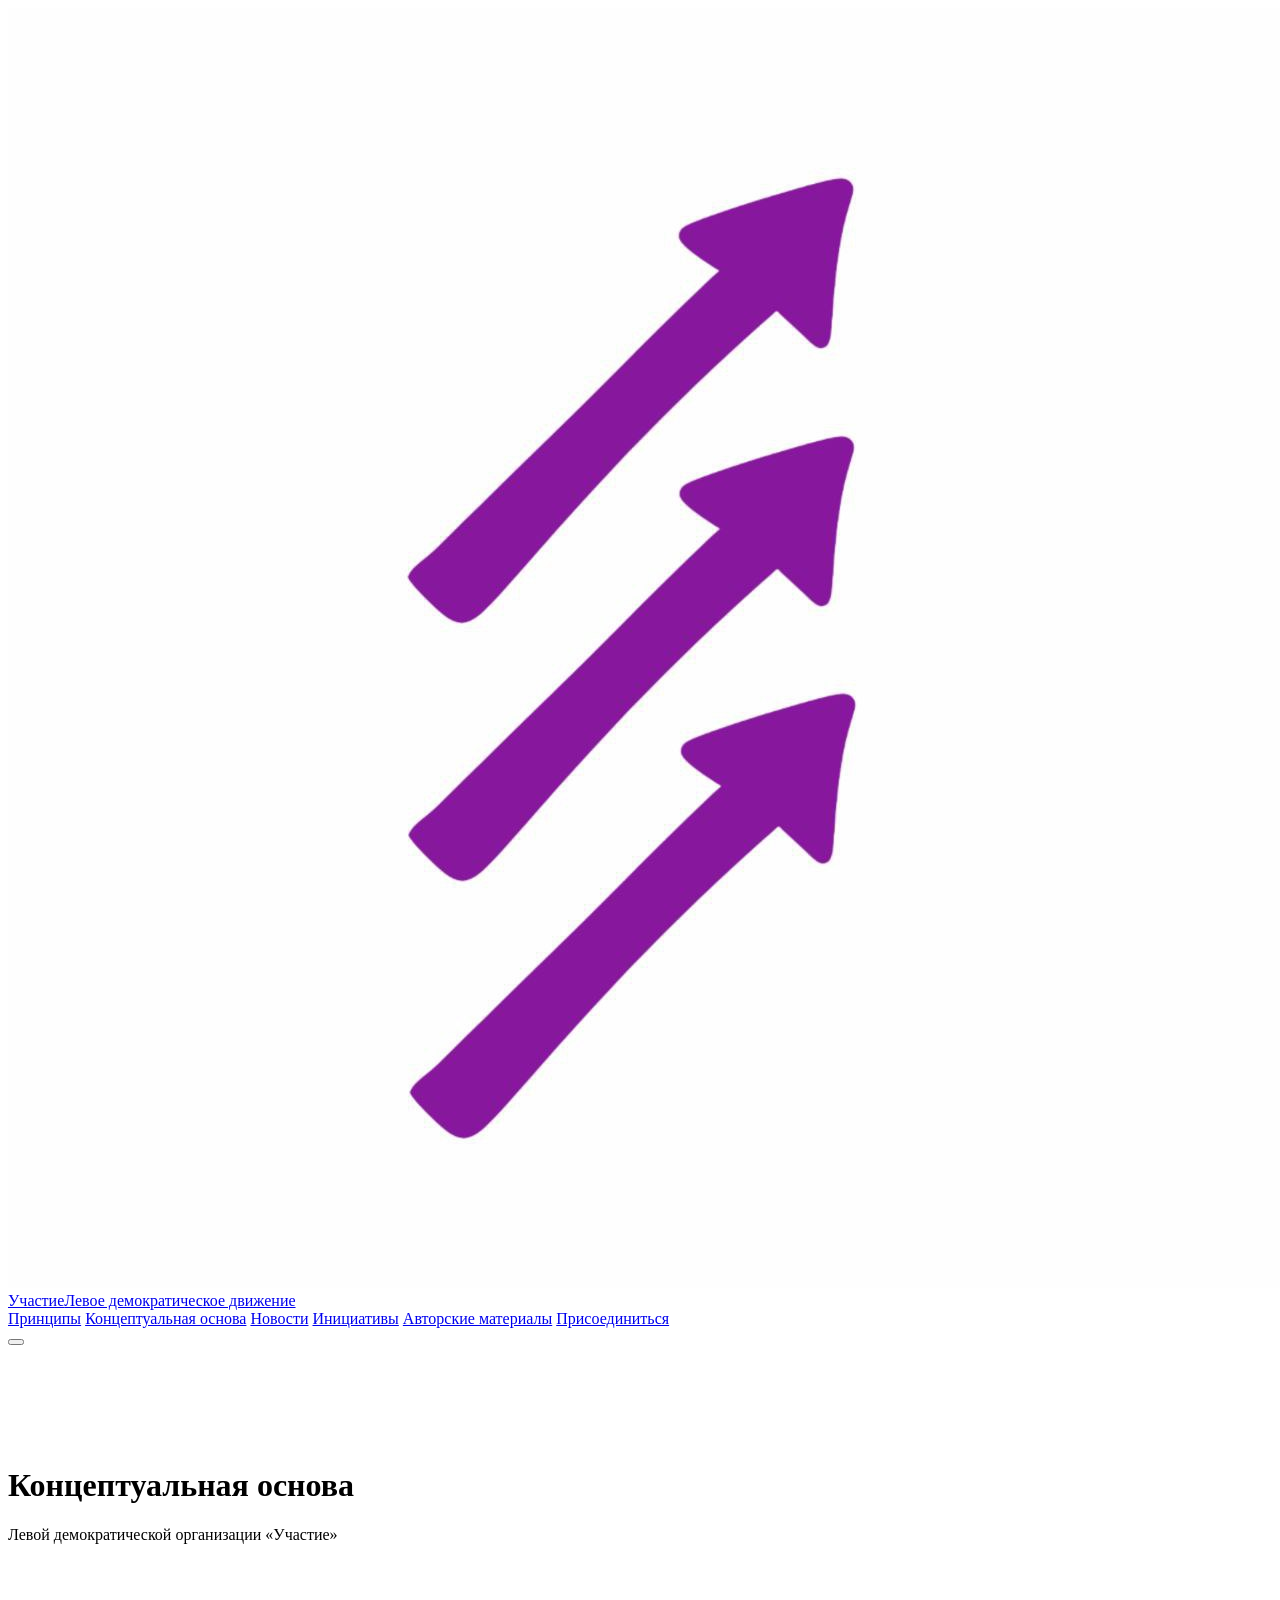
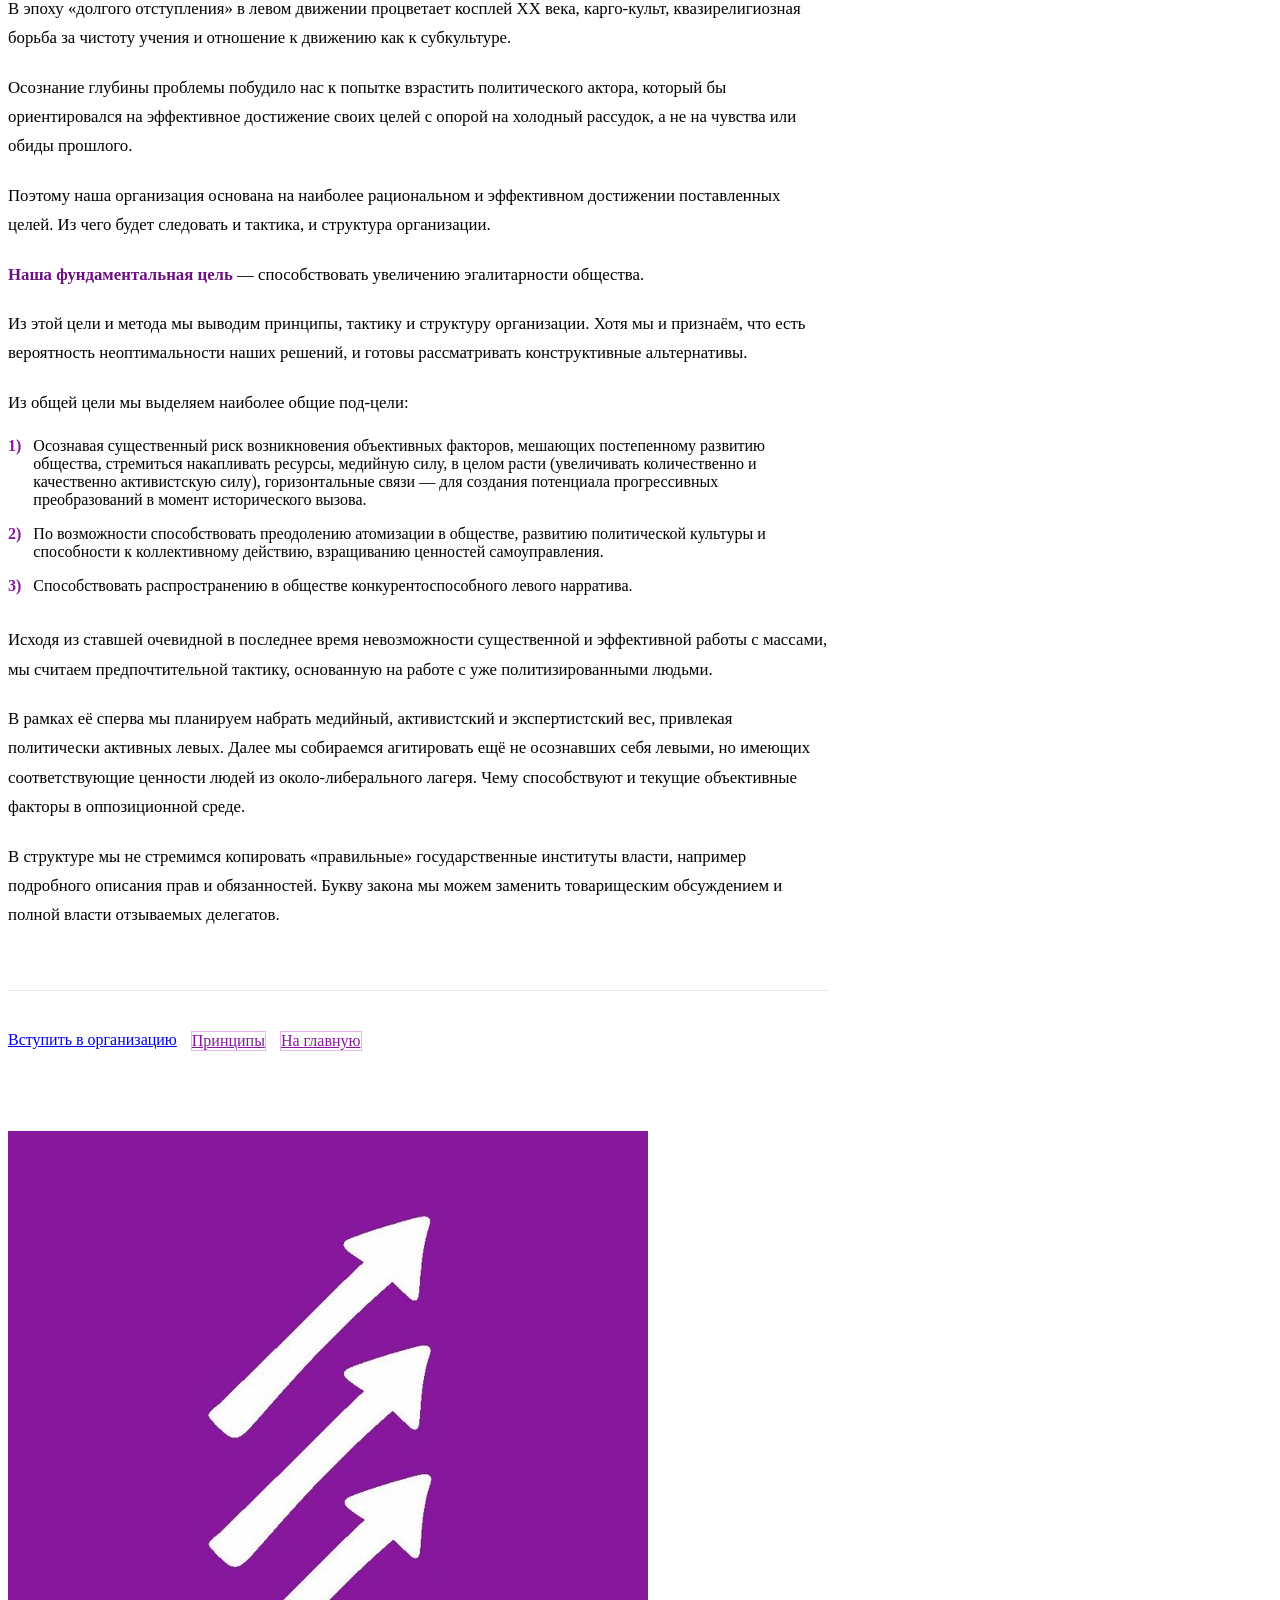
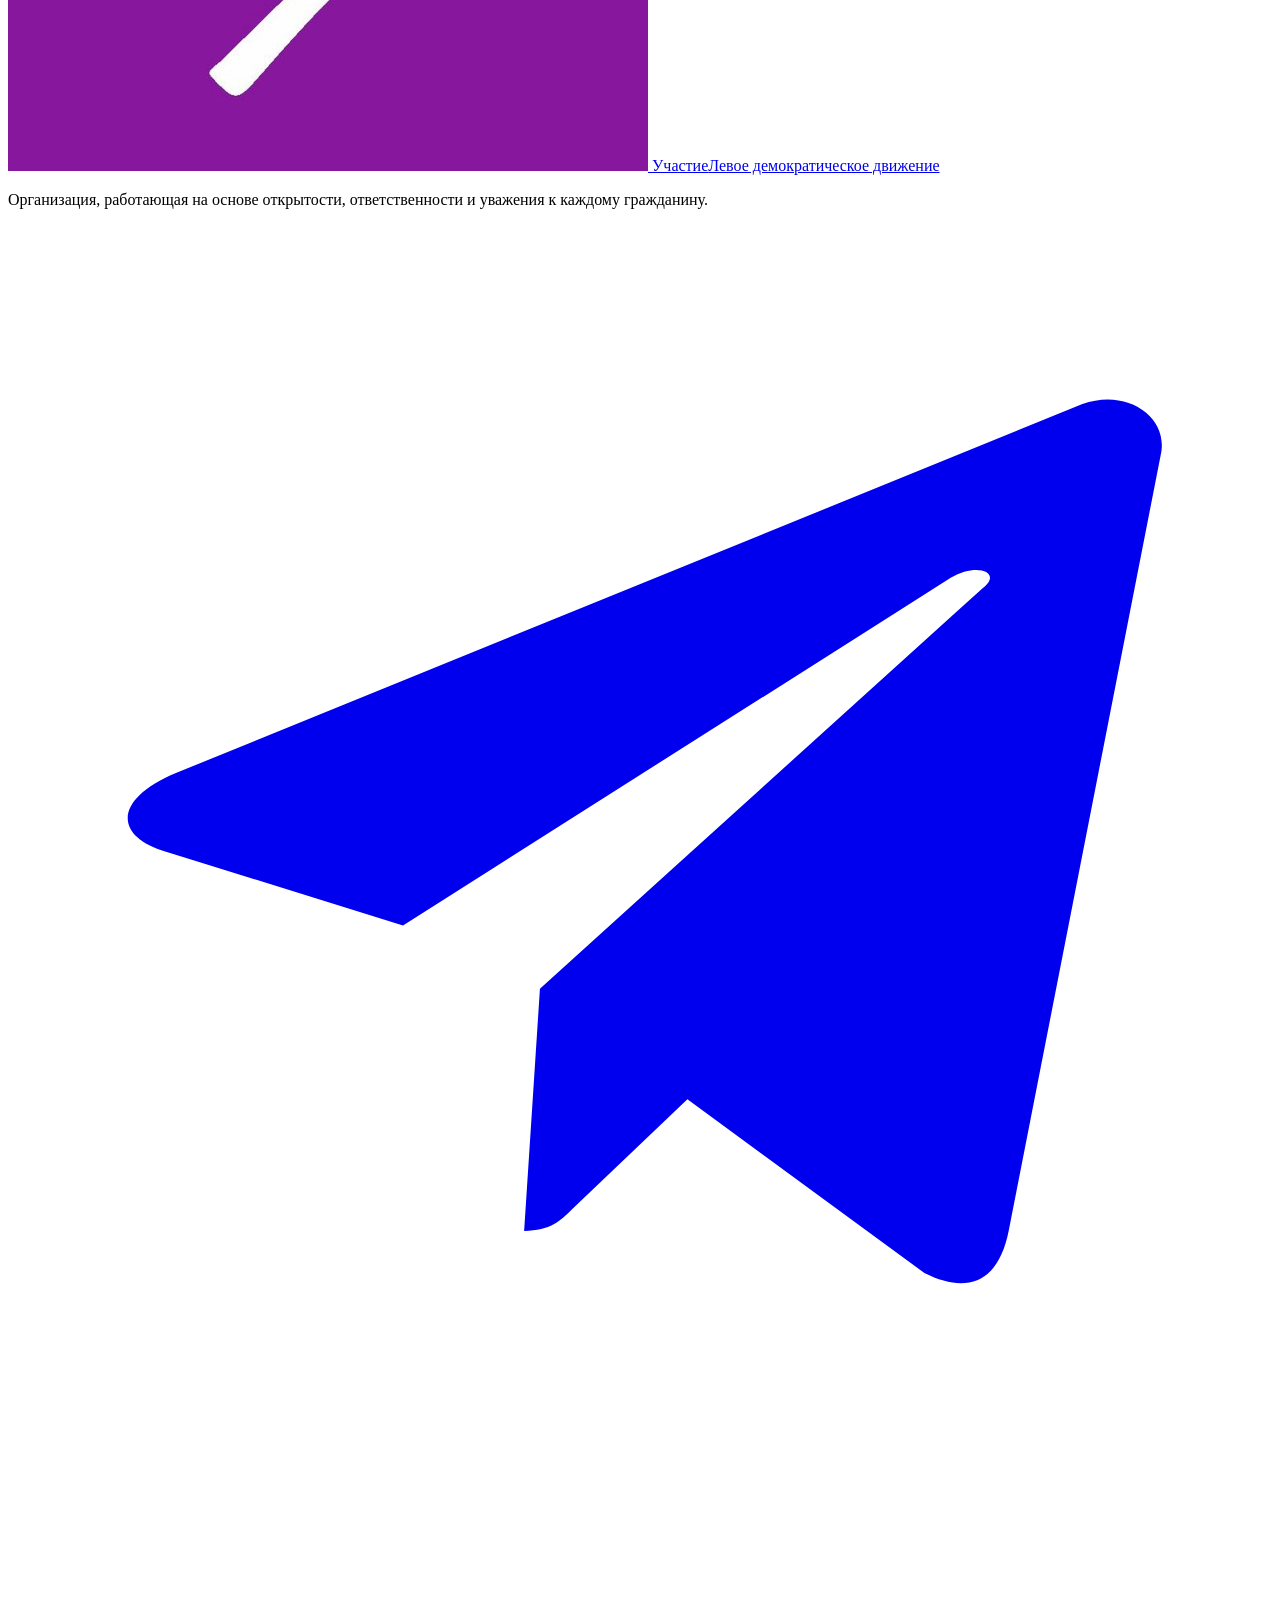
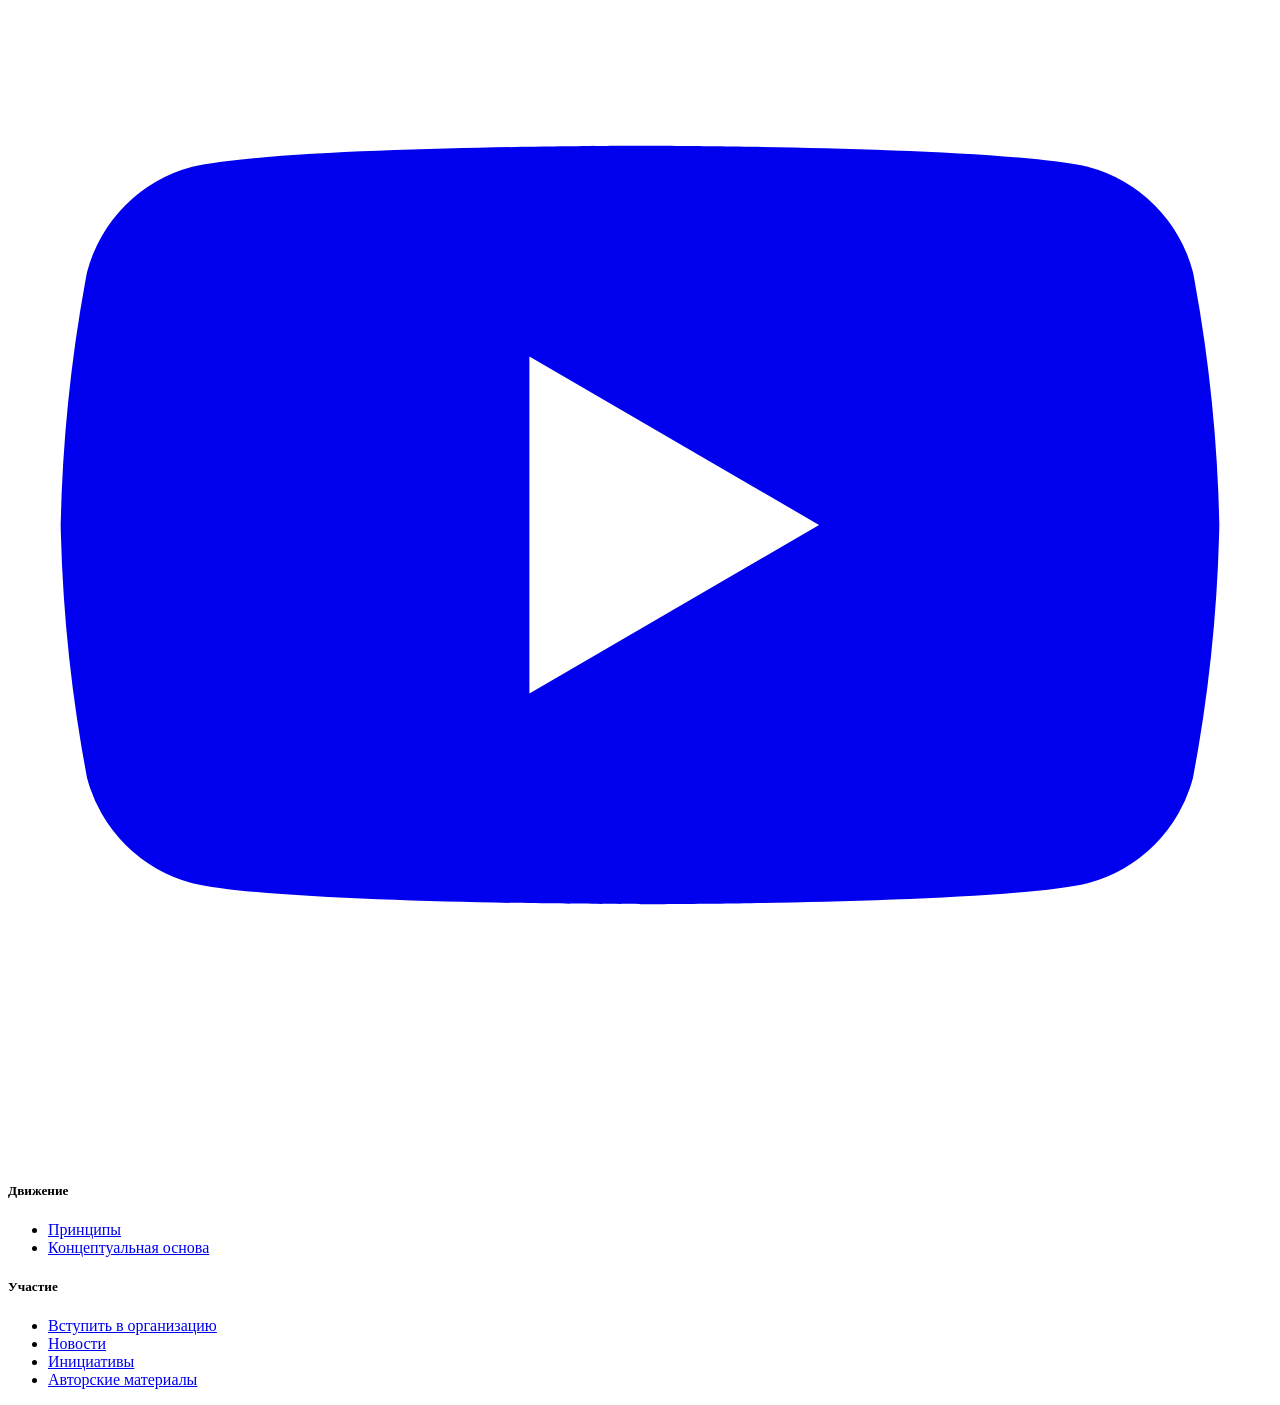
==== commit 8e41b9c7: "Update concept.html" ====
--- a/concept.html
+++ b/concept.html
@@ -3,8 +3,8 @@
 <head>
 <meta charset="UTF-8">
 <meta name="viewport" content="width=device-width, initial-scale=1">
-<title>Принципы — Левая демократическая организация «Участие»</title>
-<meta name="description" content="Принципы Левой демократической организации «Участие».">
+<title>Концептуальная основа — Левая демократическая организация «Участие»</title>
+<meta name="description" content="Концептуальная основа Левой демократической организации «Участие».">
 <link rel="preconnect" href="https://fonts.googleapis.com">
 <link rel="preconnect" href="https://fonts.gstatic.com" crossorigin>
 <link href="https://fonts.googleapis.com/css2?family=Manrope:wght@400;500;600;700;800&display=swap" rel="stylesheet">
@@ -15,128 +15,52 @@
 </head>
 <body>
 
-<!-- Шапка и подвал вставляются автоматически -->
 <main id="top" style="padding-top: 100px; padding-bottom: 80px;">
   <div class="container" style="max-width: 820px;">
     
     <header class="title-block" style="margin-bottom: 50px;">
-      <h1>Принципы</h1>
+      <h1>Концептуальная основа</h1>
       <p class="subtitle">Левой демократической организации «Участие»</p>
     </header>
 
-    <!-- Блок I -->
     <section class="principles" style="margin-bottom: 60px;">
-      <span class="section-label" style="font-size: 1.1rem; font-weight: 800; color: var(--purple-600); display: block; margin-bottom: 24px;">I. Идеология</span>
+      <p style="margin-bottom: 20px; font-size: 1.05rem; line-height: 1.75;">В эпоху «долгого отступления» в левом движении процветает косплей XX века, карго-культ, квазирелигиозная борьба за чистоту учения и отношение к движению как к субкультуре.</p>
       
-      <div class="value-item" style="border-bottom: 1px solid var(--line); padding: 20px 0;">
-        <div class="value-header"><div class="value-num">1.</div><h4>Мы — левая демократическая организация.</h4></div>
-        <div class="value-desc">Левая демократическая идеология включает в себя множество принципов, за которые мы выступаем: равенство, рабочие права, солидарность, расширенные права человека, самоуправление, максимальное распространение демократии, общественное благо выше частной прибыли, мирная внешняя политика, антишовинизм.</div>
-      </div>
+      <p style="margin-bottom: 20px; font-size: 1.05rem; line-height: 1.75;">Осознание глубины проблемы побудило нас к попытке взрастить политического актора, который бы ориентировался на эффективное достижение своих целей с опорой на холодный рассудок, а не на чувства или обиды прошлого.</p>
       
-      <div class="value-item" style="border-bottom: 1px solid var(--line); padding: 20px 0;">
-        <div class="value-header"><div class="value-num">2.</div><h4>Прогрессивность, в том числе в культуре.</h4></div>
-        <div class="value-desc">Сюда также входит множество принципов: экология, борьба с дискриминацией по полу и сексуальной ориентации, затраты на образование и популяризация науки. Все эти пункты неотделимы от анти-элитарных настроений и общей левой политики.</div>
-      </div>
+      <p style="margin-bottom: 20px; font-size: 1.05rem; line-height: 1.75;">Поэтому наша организация основана на наиболее рациональном и эффективном достижении поставленных целей. Из чего будет следовать и тактика, и структура организации.</p>
+      
+      <p style="margin-bottom: 20px; font-size: 1.05rem; line-height: 1.75;"><strong style="color: var(--purple-700);">Наша фундаментальная цель</strong> — способствовать увеличению эгалитарности общества.</p>
+      
+      <p style="margin-bottom: 20px; font-size: 1.05rem; line-height: 1.75;">Из этой цели и метода мы выводим принципы, тактику и структуру организации. Хотя мы и признаём, что есть вероятность неоптимальности наших решений, и готовы рассматривать конструктивные альтернативы.</p>
+      
+      <p style="margin-bottom: 20px; font-size: 1.05rem; line-height: 1.75;">Из общей цели мы выделяем наиболее общие под-цели:</p>
 
-      <div class="value-item" style="border-bottom: 1px solid var(--line); padding: 20px 0;">
-        <div class="value-header"><div class="value-num">3.</div><h4>Отказ от косплея XX века.</h4></div>
-        <div class="value-desc">Мы не отказываемся от изучения истории для извлечения уроков. Но мы отказываемся от построения всей идентичности организации на ответах на вопросы, кто из левых был прав во время революции в России, в Веймаре и т. д. Мы живём в XXI веке и сосредоточены на современных задачах, методах, вызовах и стремлении к реальным изменениям. Мы учимся у прошлого, но не живём в нём.</div>
-      </div>
+      <ul style="list-style: none; padding: 0; margin-bottom: 30px;">
+        <li style="margin-bottom: 16px; display: flex; gap: 12px; align-items: flex-start;">
+          <span style="color: var(--purple-600); font-weight: 800;">1)</span>
+          <span>Осознавая существенный риск возникновения объективных факторов, мешающих постепенному развитию общества, стремиться накапливать ресурсы, медийную силу, в целом расти (увеличивать количественно и качественно активистскую силу), горизонтальные связи — для создания потенциала прогрессивных преобразований в момент исторического вызова.</span>
+        </li>
+        <li style="margin-bottom: 16px; display: flex; gap: 12px; align-items: flex-start;">
+          <span style="color: var(--purple-600); font-weight: 800;">2)</span>
+          <span>По возможности способствовать преодолению атомизации в обществе, развитию политической культуры и способности к коллективному действию, взращиванию ценностей самоуправления.</span>
+        </li>
+        <li style="margin-bottom: 16px; display: flex; gap: 12px; align-items: flex-start;">
+          <span style="color: var(--purple-600); font-weight: 800;">3)</span>
+          <span>Способствовать распространению в обществе конкурентоспособного левого нарратива.</span>
+        </li>
+      </ul>
 
-      <div class="value-item" style="border-bottom: 1px solid var(--line); padding: 20px 0;">
-        <div class="value-header"><div class="value-num">4.</div><h4>Мы против элит, олигархии.</h4></div>
-        <div class="value-desc">Именно они виноваты в бедности и в сегодняшней ситуации в целом. История доказывает: прогрессивные преобразования в крупных странах совершаются не по доброй воле «просвещённой» части элиты, а под давлением миллионов объединённых обычных людей.</div>
-      </div>
+      <p style="margin-bottom: 20px; font-size: 1.05rem; line-height: 1.75;">Исходя из ставшей очевидной в последнее время невозможности существенной и эффективной работы с массами, мы считаем предпочтительной тактику, основанную на работе с уже политизированными людьми.</p>
 
-      <div class="value-item" style="border-bottom: 1px solid var(--line); padding: 20px 0;">
-        <div class="value-header"><div class="value-num">5.</div><h4>Мы хотим стать последовательными и надёжными защитниками интересов людей труда.</h4></div>
-        <div class="value-desc">Трудящиеся — это основа общества, и их права, достоинство и благополучие являются основным приоритетом. Мы выступаем за справедливые условия труда, достойную заработную плату, социальные гарантии и право на объединение в профсоюзы.</div>
-      </div>
+      <p style="margin-bottom: 20px; font-size: 1.05rem; line-height: 1.75;">В рамках её сперва мы планируем набрать медийный, активистский и экспертистский вес, привлекая политически активных левых. Далее мы собираемся агитировать ещё не осознавших себя левыми, но имеющих соответствующие ценности людей из около-либерального лагеря. Чему способствуют и текущие объективные факторы в оппозиционной среде.</p>
 
-      <div class="value-item" style="border-bottom: 1px solid var(--line); padding: 20px 0;">
-        <div class="value-header"><div class="value-num">6.</div><h4>Антисектантство, плюрализм.</h4></div>
-        <div class="value-desc">Мы демократические левые с достаточно разными взглядами на философские вопросы, религию, методы реализации будущего и другие темы. При этом мы категорически не допускаем в наши ряды тех, кто прикрывается левыми идеями, но при этом проповедует шовинизм, милитаризм или авторитаризм.</div>
-      </div>
-    </section>
-
-    <!-- Блок II -->
-    <section class="principles" style="margin-bottom: 60px;">
-      <span class="section-label" style="font-size: 1.1rem; font-weight: 800; color: var(--purple-600); display: block; margin-bottom: 24px;">II. Стратегия</span>
-      
-      <div class="value-item" style="border-bottom: 1px solid var(--line); padding: 20px 0;">
-        <div class="value-header"><div class="value-num">1.</div><h4>Рациональность.</h4></div>
-        <div class="value-desc">Это наш главный метод. Мы выбираем концепцию политики, ориентированную на результат. Организация основывает свои действия и анализ на объективных условиях и фактах и исходя из них пытается выбрать наиболее эффективные решения. Мы пытаемся найти практические способы реализации наших целей и левых демократических идей, опираясь на трезвый расчёт. Подходить к политике нужно стратегически, а не эмоционально.</div>
-      </div>
-
-      <div class="value-item" style="border-bottom: 1px solid var(--line); padding: 20px 0;">
-        <div class="value-header"><div class="value-num">2.</div><h4>Политическая борьба.</h4></div>
-        <div class="value-desc">Мы существуем, чтобы добиться изменений, чтобы воплощать левые демократические принципы и построить справедливое общество.</div>
-      </div>
-
-      <div class="value-item" style="border-bottom: 1px solid var(--line); padding: 20px 0;">
-        <div class="value-header"><div class="value-num">3.</div><h4>Мы — протопартия.</h4></div>
-        <div class="value-desc">Мы надеемся стать значимой силой, способной влиять не только на локальную, но и на глобальную российскую политику. Наша цель — не создание закрытой секты, клуба или избы-читальни для самоутверждения в узком кругу, а построение широкого, открытого и эффективного движения, способного бороться за интересы людей.</div>
-      </div>
-
-      <div class="value-item" style="border-bottom: 1px solid var(--line); padding: 20px 0;">
-        <div class="value-header"><div class="value-num">4.</div><h4>Активное участие в самых разных инициативах.</h4></div>
-        <div class="value-desc">Ошибиться и сделать что-то лучше, чем отказаться от действий. Политическая борьба требует смелости, гибкости и готовности пробовать новые пути, даже если они кажутся неидеальными.</div>
-      </div>
-
-      <div class="value-item" style="border-bottom: 1px solid var(--line); padding: 20px 0;">
-        <div class="value-header"><div class="value-num">5.</div><h4>Солидарность.</h4></div>
-        <div class="value-desc">Мы стремимся к сотрудничеству с другими демократическими организациями, в первую очередь левыми, а также с независимыми общественными деятелями: прогрессивными кандидатами на выборах, блогерами и другими.</div>
-      </div>
-    </section>
-
-    <!-- Блок III -->
-    <section class="principles" style="margin-bottom: 60px;">
-      <span class="section-label" style="font-size: 1.1rem; font-weight: 800; color: var(--purple-600); display: block; margin-bottom: 24px;">III. Организация</span>
-      
-      <div class="value-item" style="border-bottom: 1px solid var(--line); padding: 20px 0;">
-        <div class="value-header"><div class="value-num">1.</div><h4>Рациональность, эффективность.</h4></div>
-        <div class="value-desc">Структурно-организационные вопросы в первую очередь строятся исходя из общего принципа рациональности. Структура должна быть настроена на достижение наших целей в современных условиях и основана на анализе. Мы сосредоточены на построении эффективной организации.</div>
-      </div>
-
-      <div class="value-item" style="border-bottom: 1px solid var(--line); padding: 20px 0;">
-        <div class="value-header"><div class="value-num">2.</div><h4>Общая демократичность организации.</h4></div>
-        <div class="value-desc">Цели и важные решения должны быть получены путём демократии из воли участников. При этом этот принцип для организации выводится из принципа рациональности, и демократия не должна превращаться в карго-культ голосований ради самих голосований.</div>
-      </div>
-
-      <div class="value-item" style="border-bottom: 1px solid var(--line); padding: 20px 0;">
-        <div class="value-header"><div class="value-num">3.</div><h4>Аргументированность.</h4></div>
-        <div class="value-desc">Важные решения должны приниматься только по итогам всестороннего и честного обсуждения. Качество решения напрямую зависит от качества дискуссии.</div>
-      </div>
-
-      <div class="value-item" style="border-bottom: 1px solid var(--line); padding: 20px 0;">
-        <div class="value-header"><div class="value-num">4.</div><h4>Гибкость.</h4></div>
-        <div class="value-desc">Создание новых организационных структур в зависимости от перехода на новые этапы развития организации. Нам придётся пройти множество этапов развития организации, а также, скорее всего, пережить сильные изменения в политической реальности, поэтому мы нацелены на быструю адаптацию.</div>
-      </div>
-
-      <div class="value-item" style="border-bottom: 1px solid var(--line); padding: 20px 0;">
-        <div class="value-header"><div class="value-num">5.</div><h4>Разумная безопасность.</h4></div>
-        <div class="value-desc">Мы пытаемся увеличивать возможную безопасность организации и членов всеми способами: как техническими, так и юридическими. При этом безопасность — это средство продолжения борьбы, а не оправдание для отказа от любых возможных действий.</div>
-      </div>
-
-      <div class="value-item" style="border-bottom: 1px solid var(--line); padding: 20px 0;">
-        <div class="value-header"><div class="value-num">6.</div><h4>Баланс между автономией и централизацией исходя из лучшей работы организации.</h4></div>
-        <div class="value-desc">Разные аспекты работы требуют разных подходов. Например, вопросы безопасности и контроль рисков разрушения организации должны быть максимально централизованы, а создание мероприятий — автономными.</div>
-      </div>
-
-      <div class="value-item" style="border-bottom: 1px solid var(--line); padding: 20px 0;">
-        <div class="value-header"><div class="value-num">7.</div><h4>Прозрачность.</h4></div>
-        <div class="value-desc">Решения и обсуждения, если они не касаются вопросов безопасности или особо чувствительных тем, должны быть открыты для всех членов организации. Мы стремимся к тому, чтобы каждый активист мог видеть, как принимаются решения, и понимать логику этих процессов.</div>
-      </div>
-
-      <div class="value-item" style="border-bottom: 1px solid var(--line); padding: 20px 0;">
-        <div class="value-header"><div class="value-num">8.</div><h4>Антитоксичность.</h4></div>
-        <div class="value-desc">Забота о настроении и потребностях активистов, избегание чрезмерной токсичности. Мы стремимся создать здоровую атмосферу, где учитываются настроения и потребности активистов, а токсичность и конфликты сведены к минимуму. Это не означает избегания критики — она должна быть конструктивной и направленной на решение проблем, а не на разжигание ненависти. Мы ценим открытый диалог, взаимное уважение и поддержку.</div>
-      </div>
+      <p style="margin-bottom: 20px; font-size: 1.05rem; line-height: 1.75;">В структуре мы не стремимся копировать «правильные» государственные институты власти, например подробного описания прав и обязанностей. Букву закона мы можем заменить товарищеским обсуждением и полной власти отзываемых делегатов.</p>
     </section>
 
     <div class="actions" style="margin-top: 40px; padding-top: 40px; border-top: 1px solid var(--line); display: flex; gap: 14px; flex-wrap: wrap;">
       <a href="index.html#join" class="btn btn-primary">Вступить в организацию</a>
-      <a href="concept.html" class="btn btn-outline" style="background: #fff; color: var(--purple-600); border: 1.5px solid var(--purple-200);">Концептуальная основа</a>
+      <a href="printsipy.html" class="btn btn-outline" style="background: #fff; color: var(--purple-600); border: 1.5px solid var(--purple-200);">Принципы</a>
       <a href="index.html" class="btn btn-outline" style="background: #fff; color: var(--purple-600); border: 1.5px solid var(--purple-200);">На главную</a>
     </div>
 
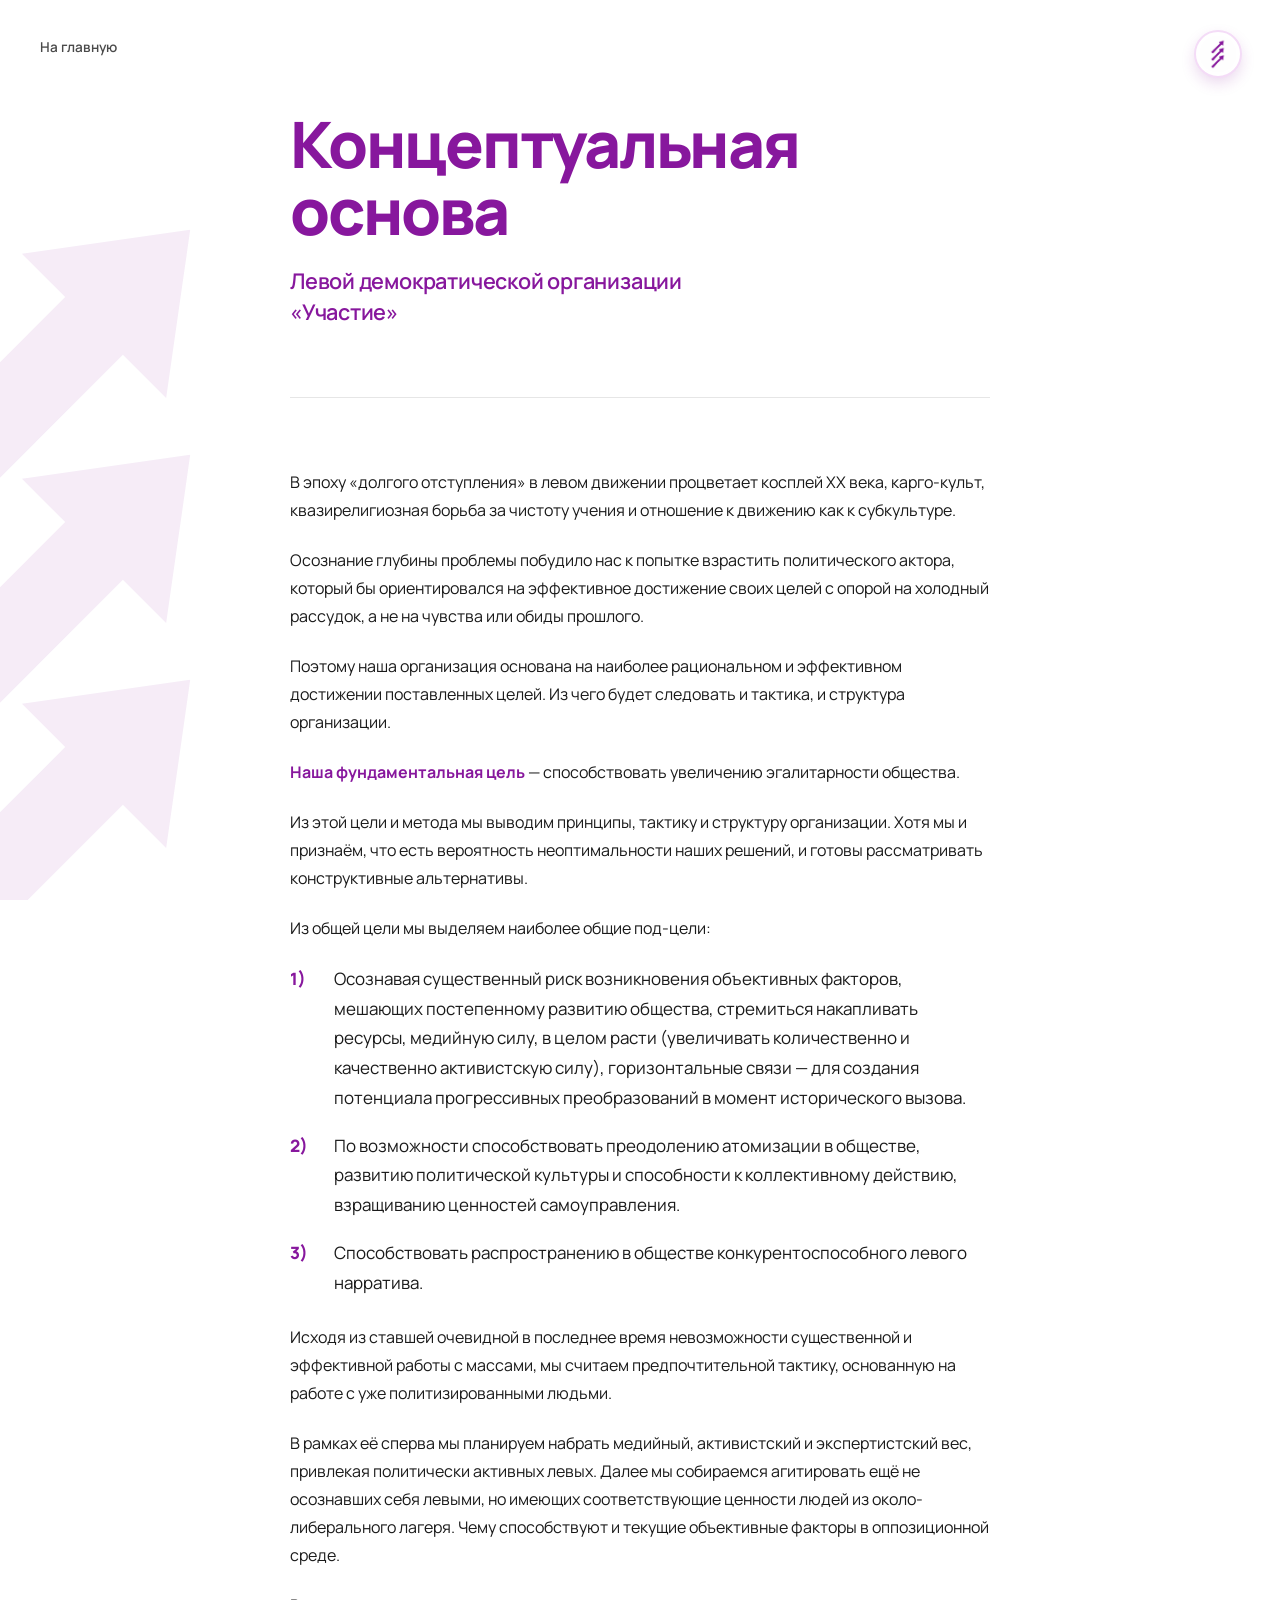
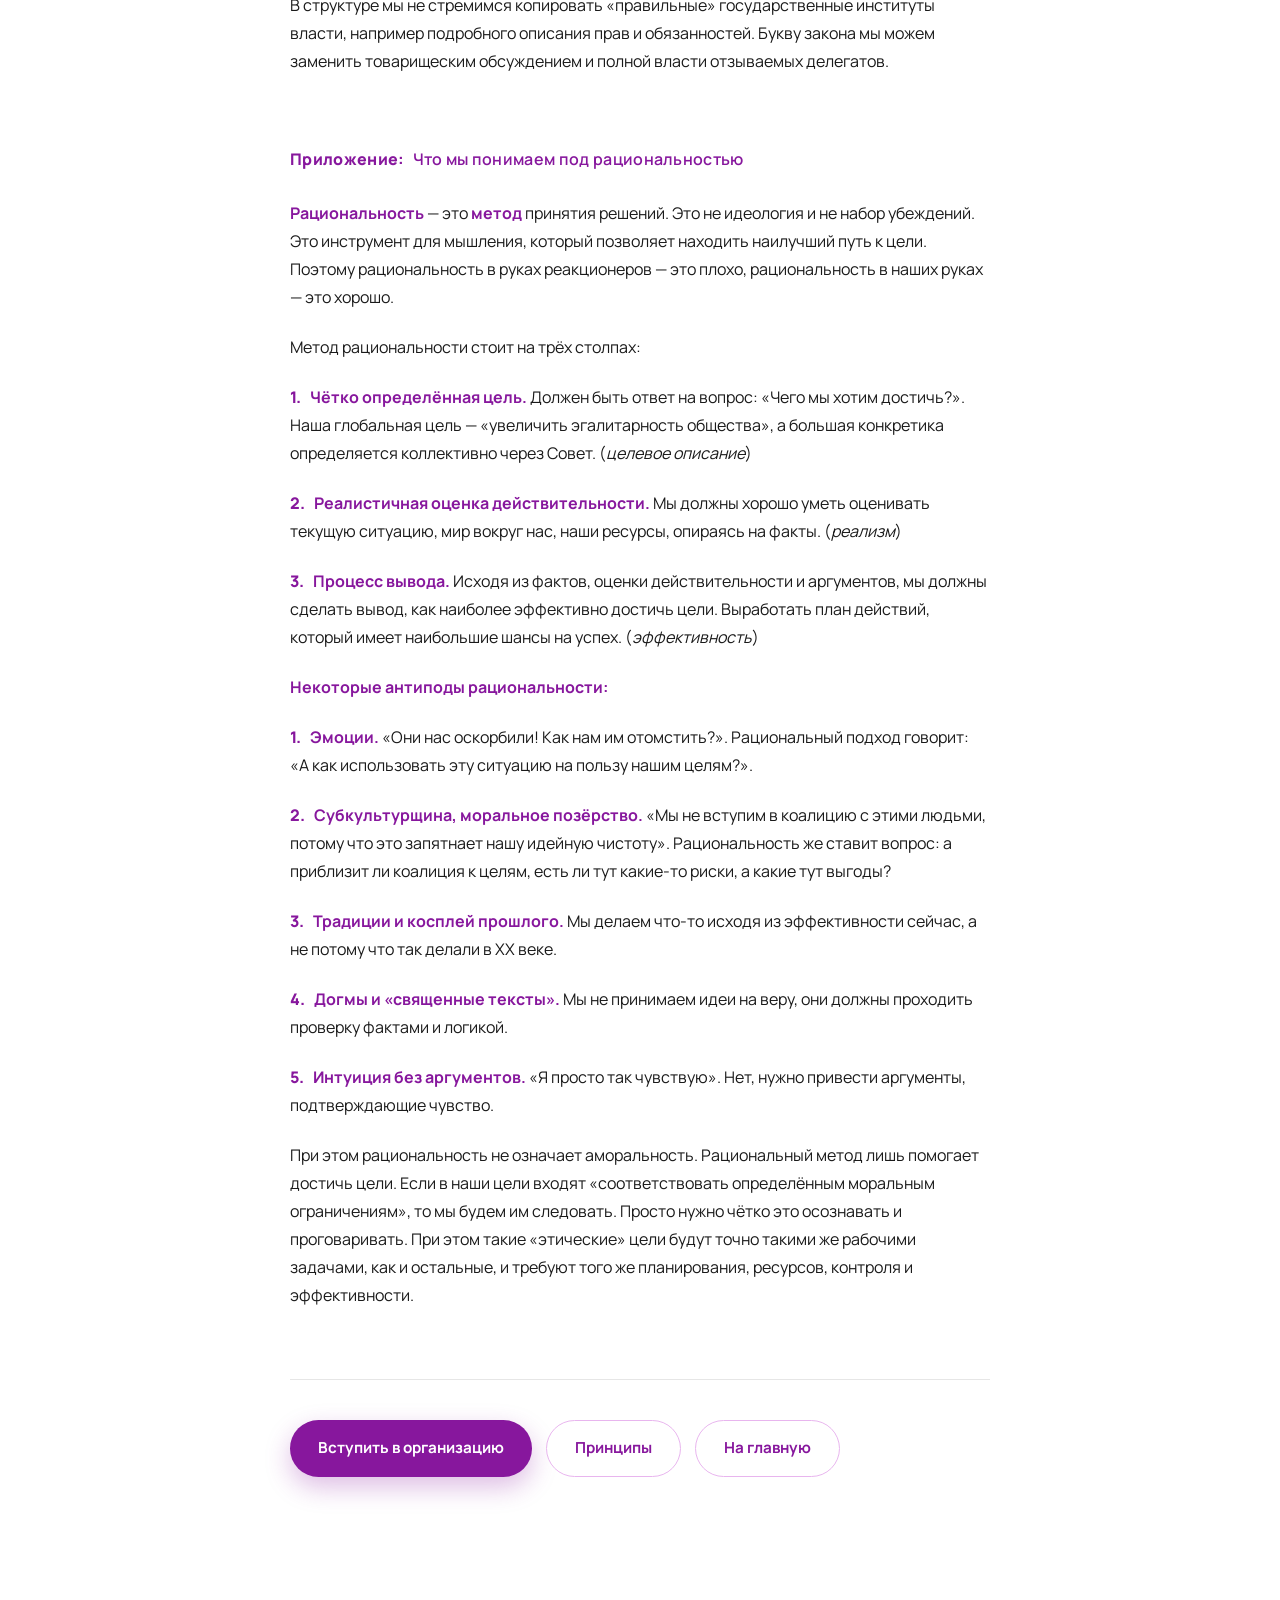
==== commit 8031c121: "Update concept.html" ====
--- a/concept.html
+++ b/concept.html
@@ -3,70 +3,410 @@
 <head>
 <meta charset="UTF-8">
 <meta name="viewport" content="width=device-width, initial-scale=1">
+<link rel="icon" type="image/png" sizes="32x32" href="favicon-32x32.png">
+<link rel="icon" type="image/png" sizes="16x16" href="favicon-16x16.png">
+<link rel="apple-touch-icon" sizes="180x180" href="apple-touch-icon.png">
 <title>Концептуальная основа — Левая демократическая организация «Участие»</title>
 <meta name="description" content="Концептуальная основа Левой демократической организации «Участие».">
 <link rel="preconnect" href="https://fonts.googleapis.com">
 <link rel="preconnect" href="https://fonts.gstatic.com" crossorigin>
 <link href="https://fonts.googleapis.com/css2?family=Manrope:wght@400;500;600;700;800&display=swap" rel="stylesheet">
-<link rel="icon" type="image/png" sizes="32x32" href="favicon-32x32.png">
-<link rel="icon" type="image/png" sizes="16x16" href="favicon-16x16.png">
-<link rel="apple-touch-icon" sizes="180x180" href="apple-touch-icon.png">
-<link rel="stylesheet" href="style.css">
+<style>
+:root{
+  --purple:#87179D;
+  --purple-dark:#4F0F5D;
+  --ink:#1a1a1a;
+  --muted:#4a4a4a;
+  --line:#e6e6e6;
+}
+*{margin:0;padding:0;box-sizing:border-box}
+html{scroll-behavior:smooth}
+body{
+  font-family:'Manrope',-apple-system,system-ui,'Segoe UI',Roboto,sans-serif;
+  color:var(--ink);
+  background:#fff;
+  line-height:1.75;
+  font-size:17px;
+  -webkit-font-smoothing:antialiased;
+  overflow-x:hidden;
+  position:relative;
+}
+a{text-decoration:none;color:inherit}
+
+/* ---------- ФОНОВЫЕ СТРЕЛКИ (слева, столбиком) ---------- */
+.bg-arrows{
+  position:fixed;
+  inset:0;
+  pointer-events:none;
+  z-index:0;
+  overflow:hidden;
+}
+.bg-arrows svg{
+  position:absolute;
+  color:var(--purple);
+  display:block;
+}
+.bg-arrows .bg-1{
+  width:340px;height:340px;
+  top:20%;left:-100px;
+  transform:rotate(45deg);
+  opacity:.08;
+}
+.bg-arrows .bg-2{
+  width:340px;height:340px;
+  top:45%;left:-100px;
+  transform:rotate(45deg);
+  opacity:.08;
+}
+.bg-arrows .bg-3{
+  width:340px;height:340px;
+  top:70%;left:-100px;
+  transform:rotate(45deg);
+  opacity:.08;
+}
+
+/* ---------- Верхняя навигация ---------- */
+.top-back{
+  position:absolute;
+  top:36px;left:40px;
+  display:inline-flex;align-items:center;gap:8px;
+  font-size:.85rem;font-weight:600;
+  color:var(--muted);
+  transition:color .25s;
+  z-index:5;
+}
+.top-back:hover{color:var(--purple)}
+.top-logo{
+  position:absolute;
+  top:32px;right:40px;
+  width:44px;height:44px;
+  border-radius:50%;
+  object-fit:cover;
+  border:2px solid #fff;
+  padding:2px;
+  background:#fff;
+  box-shadow:0 0 0 2px #F4DCF7, 0 6px 16px rgba(135,23,157,.20);
+  z-index:5;
+}
+
+/* ---------- Документ ---------- */
+.document{
+  max-width:820px;
+  margin:0 auto;
+  padding:110px 60px 140px;
+  position:relative;
+  z-index:1;
+}
+
+/* ---------- Титул ---------- */
+.title-block{
+  position:relative;
+  z-index:2;
+  padding-bottom:70px;
+  border-bottom:1px solid var(--line);
+  margin-bottom:70px;
+}
+.title-block h1{
+  font-size:clamp(2.4rem,6vw,4rem);
+  line-height:1.05;
+  letter-spacing:-.035em;
+  font-weight:800;
+  color:var(--purple);
+  margin-bottom:22px;
+}
+.title-block .subtitle{
+  font-size:clamp(1.1rem,2vw,1.35rem);
+  font-weight:600;
+  color:var(--purple);
+  letter-spacing:-.01em;
+  line-height:1.4;
+  max-width:30ch;
+}
+
+/* ---------- Секции ---------- */
+.section-label{
+  display:block;
+  font-size:1rem;
+  font-weight:800;
+  color:var(--purple);
+  letter-spacing:.02em;
+  margin-bottom:26px;
+}
+.section-label span{
+  color:var(--purple);
+  font-weight:600;
+  margin-left:8px;
+}
+
+.principles{
+  margin-bottom:70px;
+}
+.principles:last-of-type{margin-bottom:40px}
+
+.principles p{
+  margin-bottom:22px;
+  color:var(--ink);
+  font-size:1rem;
+  line-height:1.75;
+}
+.principles p .num{
+  color:var(--purple);
+  font-weight:800;
+  margin-right:6px;
+}
+.principles p .name{
+  font-weight:700;
+  color:var(--purple);
+}
+.principles p strong{
+  color:var(--purple);
+  font-weight:700;
+}
+
+/* Список под-целей */
+.subgoals{
+  list-style:none;
+  margin:10px 0 26px 0;
+  display:flex;
+  flex-direction:column;
+  gap:18px;
+}
+.subgoals li{
+  display:flex;
+  gap:16px;
+  align-items:flex-start;
+}
+.subgoals .num{
+  color:var(--purple);
+  font-weight:800;
+  min-width:28px;
+  flex:none;
+}
+
+/* ---------- Кнопки ---------- */
+.actions{
+  margin-top:70px;
+  padding-top:40px;
+  border-top:1px solid var(--line);
+  display:flex;
+  gap:14px;
+  flex-wrap:wrap;
+}
+.btn{
+  display:inline-flex;align-items:center;justify-content:center;
+  padding:14px 28px;border-radius:100px;border:none;cursor:pointer;
+  font-weight:700;font-size:.95rem;
+  transition:transform .25s cubic-bezier(.22,.8,.3,1),
+             box-shadow .25s cubic-bezier(.22,.8,.3,1),
+             background .25s,color .25s;
+}
+.btn-primary{
+  background:var(--purple);color:#fff;
+  box-shadow:0 10px 26px rgba(135,23,157,.28);
+}
+.btn-primary:hover{
+  background:var(--purple-dark);
+  transform:translateY(-2px);
+  box-shadow:0 16px 34px rgba(135,23,157,.36);
+}
+.btn-outline{
+  background:#fff;color:var(--purple);
+  border:1.5px solid #E8B5EE;
+}
+.btn-outline:hover{
+  background:#FAF0FC;
+  border-color:#D47DE0;
+  transform:translateY(-2px);
+}
+
+/* ---------- Мобильные ---------- */
+@media (max-width:760px){
+  .document{padding:110px 28px 100px}
+  .top-back{top:26px;left:20px;font-size:.78rem}
+  .top-logo{top:22px;right:20px;width:38px;height:38px}
+  .title-block{padding-bottom:56px;margin-bottom:56px}
+  .title-block .subtitle{max-width:none}
+  .principles{margin-bottom:56px}
+  .principles p{font-size:.96rem}
+  .actions .btn{width:100%}
+
+  .bg-arrows .bg-1{width:220px;height:220px;top:22%;left:-70px}
+  .bg-arrows .bg-2{width:220px;height:220px;top:46%;left:-70px}
+  .bg-arrows .bg-3{width:220px;height:220px;top:70%;left:-70px}
+}
+@media (max-width:480px){
+  .document{padding-top:100px}
+
+  .bg-arrows .bg-1{width:160px;height:160px;left:-50px}
+  .bg-arrows .bg-2{width:160px;height:160px;left:-50px}
+  .bg-arrows .bg-3{width:160px;height:160px;left:-50px}
+}
+</style>
 </head>
 <body>
 
-<main id="top" style="padding-top: 100px; padding-bottom: 80px;">
-  <div class="container" style="max-width: 820px;">
-    
-    <header class="title-block" style="margin-bottom: 50px;">
-      <h1>Концептуальная основа</h1>
-      <p class="subtitle">Левой демократической организации «Участие»</p>
-    </header>
-
-    <section class="principles" style="margin-bottom: 60px;">
-      <p style="margin-bottom: 20px; font-size: 1.05rem; line-height: 1.75;">В эпоху «долгого отступления» в левом движении процветает косплей XX века, карго-культ, квазирелигиозная борьба за чистоту учения и отношение к движению как к субкультуре.</p>
-      
-      <p style="margin-bottom: 20px; font-size: 1.05rem; line-height: 1.75;">Осознание глубины проблемы побудило нас к попытке взрастить политического актора, который бы ориентировался на эффективное достижение своих целей с опорой на холодный рассудок, а не на чувства или обиды прошлого.</p>
-      
-      <p style="margin-bottom: 20px; font-size: 1.05rem; line-height: 1.75;">Поэтому наша организация основана на наиболее рациональном и эффективном достижении поставленных целей. Из чего будет следовать и тактика, и структура организации.</p>
-      
-      <p style="margin-bottom: 20px; font-size: 1.05rem; line-height: 1.75;"><strong style="color: var(--purple-700);">Наша фундаментальная цель</strong> — способствовать увеличению эгалитарности общества.</p>
-      
-      <p style="margin-bottom: 20px; font-size: 1.05rem; line-height: 1.75;">Из этой цели и метода мы выводим принципы, тактику и структуру организации. Хотя мы и признаём, что есть вероятность неоптимальности наших решений, и готовы рассматривать конструктивные альтернативы.</p>
-      
-      <p style="margin-bottom: 20px; font-size: 1.05rem; line-height: 1.75;">Из общей цели мы выделяем наиболее общие под-цели:</p>
-
-      <ul style="list-style: none; padding: 0; margin-bottom: 30px;">
-        <li style="margin-bottom: 16px; display: flex; gap: 12px; align-items: flex-start;">
-          <span style="color: var(--purple-600); font-weight: 800;">1)</span>
-          <span>Осознавая существенный риск возникновения объективных факторов, мешающих постепенному развитию общества, стремиться накапливать ресурсы, медийную силу, в целом расти (увеличивать количественно и качественно активистскую силу), горизонтальные связи — для создания потенциала прогрессивных преобразований в момент исторического вызова.</span>
-        </li>
-        <li style="margin-bottom: 16px; display: flex; gap: 12px; align-items: flex-start;">
-          <span style="color: var(--purple-600); font-weight: 800;">2)</span>
-          <span>По возможности способствовать преодолению атомизации в обществе, развитию политической культуры и способности к коллективному действию, взращиванию ценностей самоуправления.</span>
-        </li>
-        <li style="margin-bottom: 16px; display: flex; gap: 12px; align-items: flex-start;">
-          <span style="color: var(--purple-600); font-weight: 800;">3)</span>
-          <span>Способствовать распространению в обществе конкурентоспособного левого нарратива.</span>
-        </li>
-      </ul>
-
-      <p style="margin-bottom: 20px; font-size: 1.05rem; line-height: 1.75;">Исходя из ставшей очевидной в последнее время невозможности существенной и эффективной работы с массами, мы считаем предпочтительной тактику, основанную на работе с уже политизированными людьми.</p>
-
-      <p style="margin-bottom: 20px; font-size: 1.05rem; line-height: 1.75;">В рамках её сперва мы планируем набрать медийный, активистский и экспертистский вес, привлекая политически активных левых. Далее мы собираемся агитировать ещё не осознавших себя левыми, но имеющих соответствующие ценности людей из около-либерального лагеря. Чему способствуют и текущие объективные факторы в оппозиционной среде.</p>
-
-      <p style="margin-bottom: 20px; font-size: 1.05rem; line-height: 1.75;">В структуре мы не стремимся копировать «правильные» государственные институты власти, например подробного описания прав и обязанностей. Букву закона мы можем заменить товарищеским обсуждением и полной власти отзываемых делегатов.</p>
-    </section>
-
-    <div class="actions" style="margin-top: 40px; padding-top: 40px; border-top: 1px solid var(--line); display: flex; gap: 14px; flex-wrap: wrap;">
-      <a href="index.html#join" class="btn btn-primary">Вступить в организацию</a>
-      <a href="printsipy.html" class="btn btn-outline" style="background: #fff; color: var(--purple-600); border: 1.5px solid var(--purple-200);">Принципы</a>
-      <a href="index.html" class="btn btn-outline" style="background: #fff; color: var(--purple-600); border: 1.5px solid var(--purple-200);">На главную</a>
-    </div>
-
+<!-- ============ ФОН: ТРИ СТРЕЛКИ СЛЕВА ============ -->
+<div class="bg-arrows" aria-hidden="true">
+  <svg class="bg-1" viewBox="0 0 60 100" fill="currentColor">
+    <path d="M30 0 L60 40 L42 40 L42 100 L18 100 L18 40 L0 40 Z"/>
+  </svg>
+  <svg class="bg-2" viewBox="0 0 60 100" fill="currentColor">
+    <path d="M30 0 L60 40 L42 40 L42 100 L18 100 L18 40 L0 40 Z"/>
+  </svg>
+  <svg class="bg-3" viewBox="0 0 60 100" fill="currentColor">
+    <path d="M30 0 L60 40 L42 40 L42 100 L18 100 L18 40 L0 40 Z"/>
+  </svg>
+</div>
+
+<a href="index.html" class="top-back">
+  На главную
+</a>
+<img src="logo.png" alt="Участие" class="top-logo">
+
+<main class="document">
+
+  <!-- ============ ТИТУЛ ============ -->
+  <header class="title-block">
+    <h1>Концептуальная основа</h1>
+    <p class="subtitle">Левой демократической организации «Участие»</p>
+  </header>
+
+  <!-- ============ ОСНОВНОЙ ТЕКСТ ============ -->
+  <section class="principles">
+
+    <p>
+      В эпоху «долгого отступления» в левом движении процветает косплей XX века, карго-культ, квазирелигиозная борьба за чистоту учения и отношение к движению как к субкультуре.
+    </p>
+
+    <p>
+      Осознание глубины проблемы побудило нас к попытке взрастить политического актора, который бы ориентировался на эффективное достижение своих целей с опорой на холодный рассудок, а не на чувства или обиды прошлого.
+    </p>
+
+    <p>
+      Поэтому наша организация основана на наиболее рациональном и эффективном достижении поставленных целей. Из чего будет следовать и тактика, и структура организации.
+    </p>
+
+    <p>
+      <span class="name">Наша фундаментальная цель</span> — способствовать увеличению эгалитарности общества.
+    </p>
+
+    <p>
+      Из этой цели и метода мы выводим принципы, тактику и структуру организации. Хотя мы и признаём, что есть вероятность неоптимальности наших решений, и готовы рассматривать конструктивные альтернативы.
+    </p>
+
+    <p>
+      Из общей цели мы выделяем наиболее общие под-цели:
+    </p>
+
+    <ul class="subgoals">
+      <li>
+        <span class="num">1)</span>
+        <span>Осознавая существенный риск возникновения объективных факторов, мешающих постепенному развитию общества, стремиться накапливать ресурсы, медийную силу, в целом расти (увеличивать количественно и качественно активистскую силу), горизонтальные связи — для создания потенциала прогрессивных преобразований в момент исторического вызова.</span>
+      </li>
+      <li>
+        <span class="num">2)</span>
+        <span>По возможности способствовать преодолению атомизации в обществе, развитию политической культуры и способности к коллективному действию, взращиванию ценностей самоуправления.</span>
+      </li>
+      <li>
+        <span class="num">3)</span>
+        <span>Способствовать распространению в обществе конкурентоспособного левого нарратива.</span>
+      </li>
+    </ul>
+
+    <p>
+      Исходя из ставшей очевидной в последнее время невозможности существенной и эффективной работы с массами, мы считаем предпочтительной тактику, основанную на работе с уже политизированными людьми.
+    </p>
+
+    <p>
+      В рамках её сперва мы планируем набрать медийный, активистский и экспертистский вес, привлекая политически активных левых. Далее мы собираемся агитировать ещё не осознавших себя левыми, но имеющих соответствующие ценности людей из около-либерального лагеря. Чему способствуют и текущие объективные факторы в оппозиционной среде.
+    </p>
+
+    <p>
+      В структуре мы не стремимся копировать «правильные» государственные институты власти, например подробного описания прав и обязанностей. Букву закона мы можем заменить товарищеским обсуждением и полной власти отзываемых делегатов.
+    </p>
+
+  </section>
+
+  <!-- ============ ПРИЛОЖЕНИЕ ============ -->
+  <section class="principles" aria-labelledby="prilozhenie">
+    <span class="section-label" id="prilozhenie">Приложение:<span>Что мы понимаем под рациональностью</span></span>
+
+    <p>
+      <span class="name">Рациональность</span> — это <strong>метод</strong> принятия решений. Это не идеология и не набор убеждений. Это инструмент для мышления, который позволяет находить наилучший путь к цели. Поэтому рациональность в руках реакционеров — это плохо, рациональность в наших руках — это хорошо.
+    </p>
+
+    <p>
+      Метод рациональности стоит на трёх столпах:
+    </p>
+
+    <p>
+      <span class="num">1.</span>
+      <span class="name">Чётко определённая цель.</span>
+      Должен быть ответ на вопрос: «Чего мы хотим достичь?». Наша глобальная цель — «увеличить эгалитарность общества», а большая конкретика определяется коллективно через Совет. (<em>целевое описание</em>)
+    </p>
+
+    <p>
+      <span class="num">2.</span>
+      <span class="name">Реалистичная оценка действительности.</span>
+      Мы должны хорошо уметь оценивать текущую ситуацию, мир вокруг нас, наши ресурсы, опираясь на факты. (<em>реализм</em>)
+    </p>
+
+    <p>
+      <span class="num">3.</span>
+      <span class="name">Процесс вывода.</span>
+      Исходя из фактов, оценки действительности и аргументов, мы должны сделать вывод, как наиболее эффективно достичь цели. Выработать план действий, который имеет наибольшие шансы на успех. (<em>эффективность</em>)
+    </p>
+
+    <p>
+      <span class="name">Некоторые антиподы рациональности:</span>
+    </p>
+
+    <p>
+      <span class="num">1.</span>
+      <span class="name">Эмоции.</span>
+      «Они нас оскорбили! Как нам им отомстить?». Рациональный подход говорит: «А как использовать эту ситуацию на пользу нашим целям?».
+    </p>
+
+    <p>
+      <span class="num">2.</span>
+      <span class="name">Субкультурщина, моральное позёрство.</span>
+      «Мы не вступим в коалицию с этими людьми, потому что это запятнает нашу идейную чистоту». Рациональность же ставит вопрос: а приблизит ли коалиция к целям, есть ли тут какие-то риски, а какие тут выгоды?
+    </p>
+
+    <p>
+      <span class="num">3.</span>
+      <span class="name">Традиции и косплей прошлого.</span>
+      Мы делаем что-то исходя из эффективности сейчас, а не потому что так делали в XX веке.
+    </p>
+
+    <p>
+      <span class="num">4.</span>
+      <span class="name">Догмы и «священные тексты».</span>
+      Мы не принимаем идеи на веру, они должны проходить проверку фактами и логикой.
+    </p>
+
+    <p>
+      <span class="num">5.</span>
+      <span class="name">Интуиция без аргументов.</span>
+      «Я просто так чувствую». Нет, нужно привести аргументы, подтверждающие чувство.
+    </p>
+
+    <p>
+      При этом рациональность не означает аморальность. Рациональный метод лишь помогает достичь цели. Если в наши цели входят «соответствовать определённым моральным ограничениям», то мы будем им следовать. Просто нужно чётко это осознавать и проговаривать. При этом такие «этические» цели будут точно такими же рабочими задачами, как и остальные, и требуют того же планирования, ресурсов, контроля и эффективности.
+    </p>
+
+  </section>
+
+  <!-- ============ КНОПКИ ============ -->
+  <div class="actions">
+    <a href="index.html#join" class="btn btn-primary">
+      Вступить в организацию
+    </a>
+    <a href="printsipy.html" class="btn btn-outline">Принципы</a>
+    <a href="index.html" class="btn btn-outline">На главную</a>
   </div>
+
 </main>
 
-<script src="components.js"></script>
 </body>
 </html>
